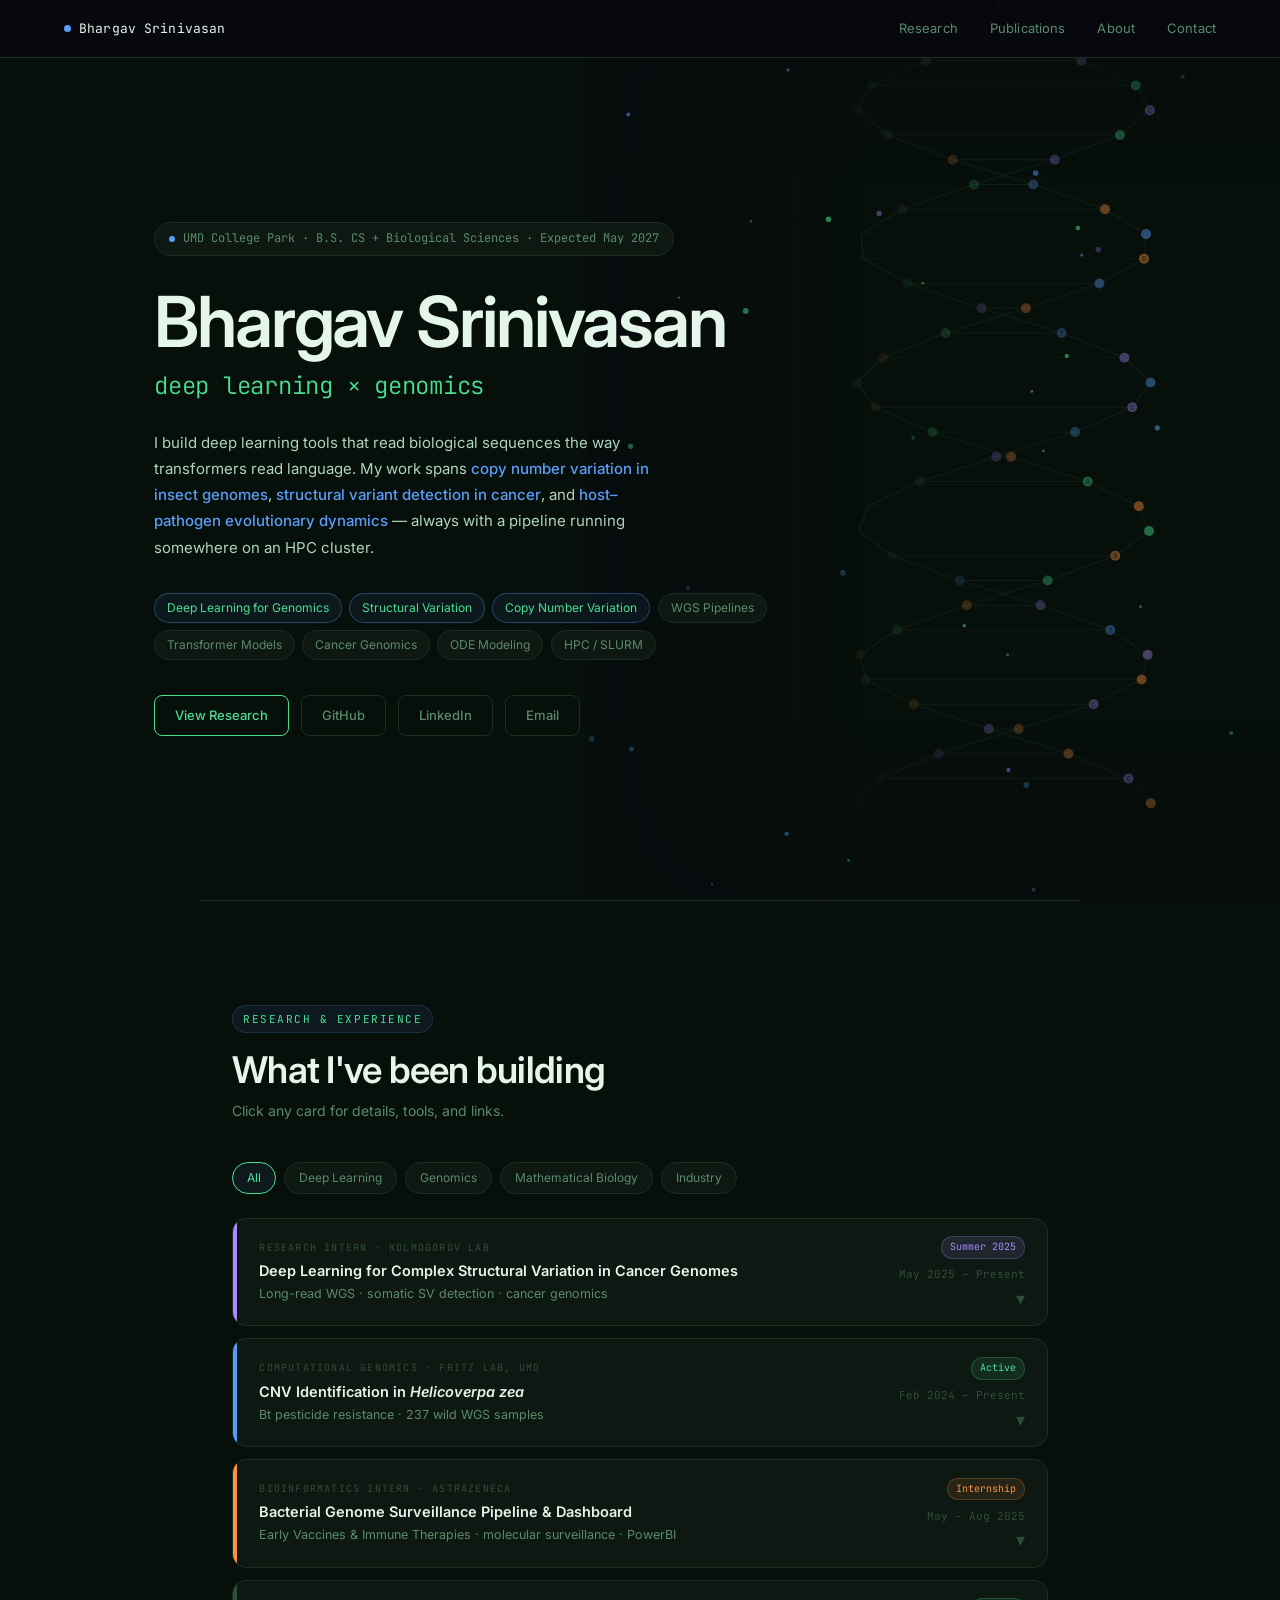
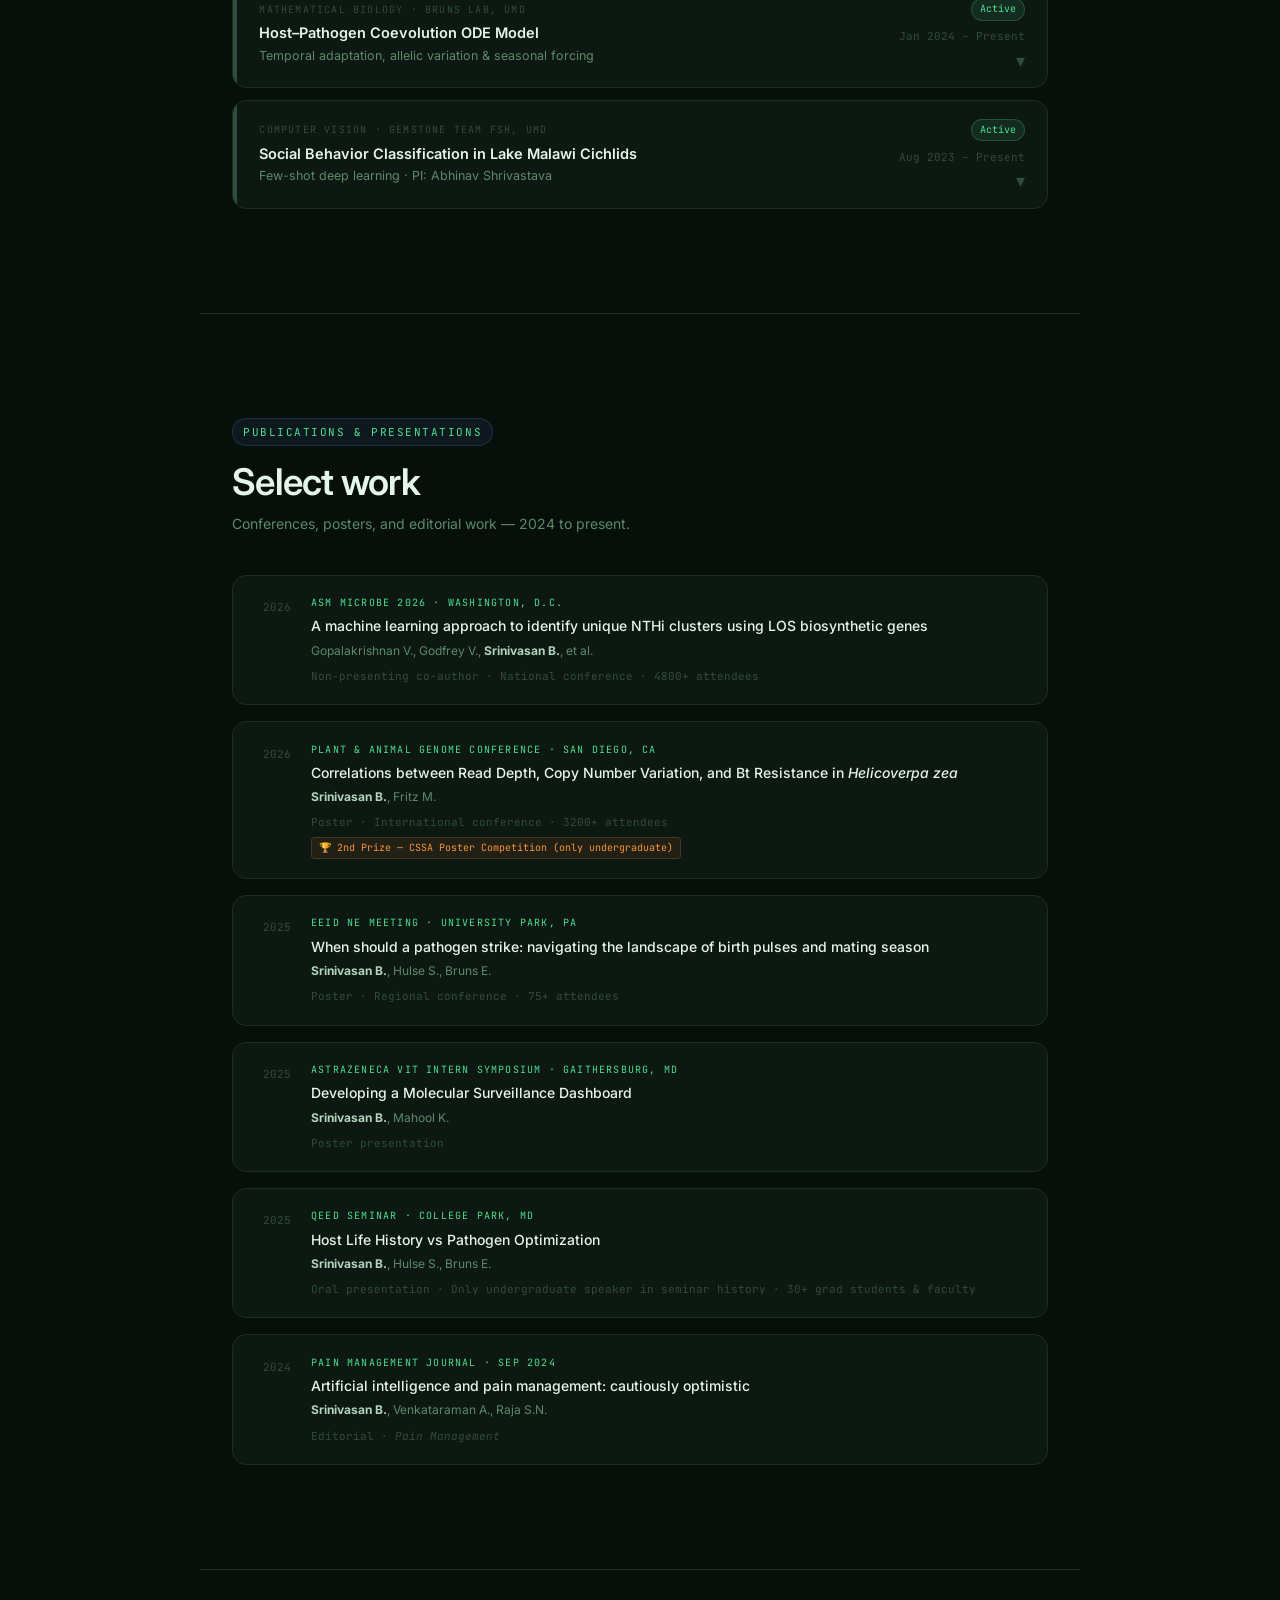
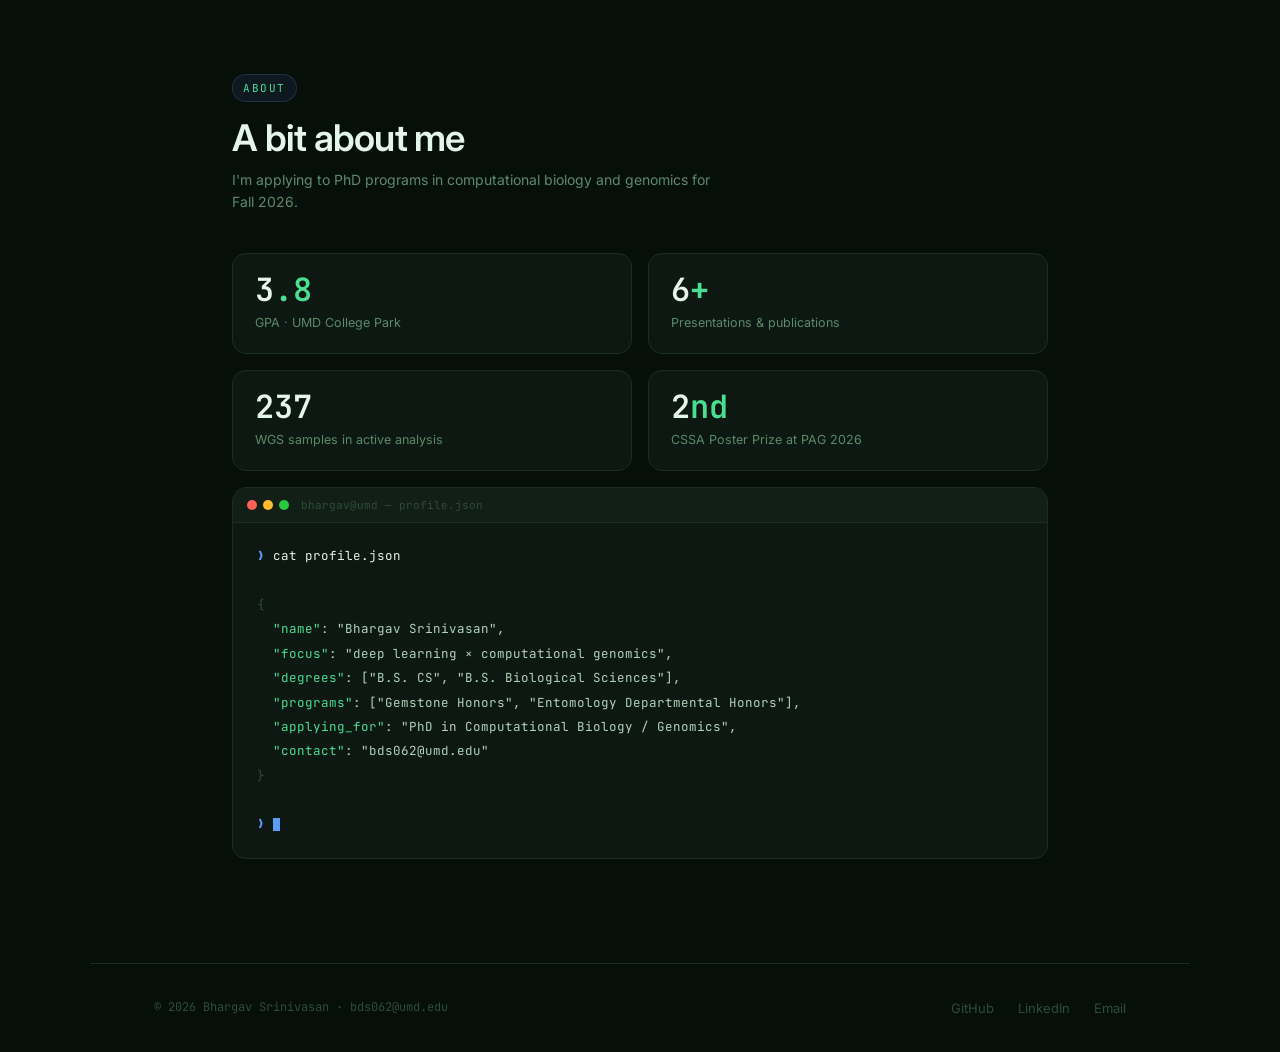
==== index.html @ 036dad4b "new background" ====
<!DOCTYPE html>
<html lang="en">
<head>
  <meta charset="UTF-8" />
  <meta name="viewport" content="width=device-width, initial-scale=1.0" />
  <title>Bhargav Srinivasan</title>
  <link rel="preconnect" href="https://fonts.googleapis.com" />
  <link rel="preconnect" href="https://fonts.gstatic.com" crossorigin />
  <link href="https://fonts.googleapis.com/css2?family=Inter:wght@300;400;500;600&family=JetBrains+Mono:ital,wght@0,300;0,400;0,500;1,300;1,400&display=swap" rel="stylesheet" />
  <style>
    /* ─── Tokens ─────────────────────────────────────────────── */
    :root {
      --bg:        #070f0b;
      --surface:   #0e1812;
      --surface2:  #121f17;
      --border:    #1a2e21;
      --muted:     #2e4d3a;
      --dim:       #5a8a6a;
      --body:      #b0d4bc;
      --bright:    #e4f5ea;
      --accent:    #4ade91;   /* genome-green — primary */
      --accent2:   #5b9cf6;   /* neural-blue — secondary */
      --warm:      #fb923c;   /* activation-orange — highlight */
      --purple:    #a78bfa;   /* embedding-purple */
      --mono:      'JetBrains Mono', monospace;
      --sans:      'Inter', sans-serif;
      --r:         8px;
      --r-lg:      14px;
    }

    *, *::before, *::after { box-sizing: border-box; margin: 0; padding: 0; }
    html { scroll-behavior: smooth; }
    body {
      background: var(--bg);
      color: var(--body);
      font-family: var(--sans);
      font-size: 15px;
      line-height: 1.65;
      overflow-x: hidden;
    }
    a { color: var(--accent); text-decoration: none; }
    a:hover { text-decoration: underline; }

    ::-webkit-scrollbar { width: 5px; }
    ::-webkit-scrollbar-track { background: var(--bg); }
    ::-webkit-scrollbar-thumb { background: var(--muted); border-radius: 3px; }

    /* ─── Nav ─────────────────────────────────────────────────── */
    nav {
      position: fixed; top: 0; left: 0; right: 0; z-index: 100;
      display: flex; align-items: center; justify-content: space-between;
      padding: 0 clamp(1.5rem, 5vw, 4rem);
      height: 58px;
      background: rgba(7, 9, 15, 0.88);
      backdrop-filter: blur(14px);
      border-bottom: 1px solid var(--border);
    }
    .nav-logo {
      font-family: var(--mono);
      font-size: 13px;
      color: var(--bright);
      letter-spacing: 0.01em;
      display: flex; align-items: center; gap: 8px;
    }
    .nav-logo-dot {
      width: 7px; height: 7px; border-radius: 50%;
      background: var(--accent2);
      animation: softpulse 2.8s ease-in-out infinite;
    }
    @keyframes softpulse {
      0%,100% { opacity: 1; } 50% { opacity: 0.35; }
    }
    .nav-links {
      display: flex; gap: 2rem; list-style: none;
    }
    .nav-links a {
      font-size: 13px;
      font-weight: 400;
      color: var(--dim);
      transition: color 0.2s;
      letter-spacing: 0.01em;
    }
    .nav-links a:hover { color: var(--bright); text-decoration: none; }

    /* ─── Layout ─────────────────────────────────────────────── */
    main { padding-top: 58px; }
    .section {
      max-width: 880px;
      margin: 0 auto;
      padding: clamp(4rem, 9vw, 6.5rem) clamp(1.5rem, 5vw, 2rem);
    }

    /* ─── Eyebrow / headings ─────────────────────────────────── */
    .eyebrow {
      display: inline-flex; align-items: center; gap: 6px;
      font-family: var(--mono);
      font-size: 11px;
      letter-spacing: 0.14em;
      text-transform: uppercase;
      color: var(--accent);
      margin-bottom: 0.9rem;
      background: rgba(91,156,246,0.08);
      border: 1px solid rgba(91,156,246,0.18);
      padding: 4px 10px;
      border-radius: 20px;
    }
    h2.section-title {
      font-family: var(--sans);
      font-size: clamp(1.7rem, 3.5vw, 2.3rem);
      font-weight: 600;
      color: var(--bright);
      margin-bottom: 0.5rem;
      line-height: 1.2;
      letter-spacing: -0.02em;
    }
    .section-sub {
      color: var(--dim);
      font-size: 14px;
      margin-bottom: 2.5rem;
      max-width: 500px;
      line-height: 1.6;
    }

    /* ─── Hero ───────────────────────────────────────────────── */
    #hero {
      min-height: calc(100vh - 58px);
      display: flex; flex-direction: column; justify-content: center;
      padding: clamp(3rem, 8vw, 6rem) clamp(1.5rem, 5vw, 4rem);
      max-width: 1100px; margin: 0 auto;
      position: relative;
    }

    /* biological background — signature element */
    #bio-bg {
      position: fixed; top: 0; right: 0; width: 54vw; height: 100vh;
      pointer-events: none; z-index: 0;
    }
    #bio-bg canvas {
      position: absolute; top: 0; left: 0; width: 100%; height: 100%;
    }
    @keyframes helixDrift { 0%,100%{transform:translateY(0)} 50%{transform:translateY(-18px)} }
    @keyframes coverageShimmer { 0%,100%{opacity:0.55} 50%{opacity:0.85} }
    @keyframes basePulse { 0%,100%{opacity:0.7} 50%{opacity:1} }

    .hero-inner { position: relative; z-index: 1; max-width: 620px; }

    .hero-status {
      display: inline-flex; align-items: center; gap: 8px;
      font-family: var(--mono);
      font-size: 12px;
      color: var(--dim);
      margin-bottom: 1.8rem;
      background: var(--surface);
      border: 1px solid var(--border);
      padding: 6px 14px;
      border-radius: 20px;
    }
    .hero-status .live-dot {
      width: 6px; height: 6px; border-radius: 50%; background: var(--accent2);
      animation: softpulse 2s infinite;
    }

    h1 {
      font-size: clamp(2.6rem, 6vw, 4.4rem);
      font-weight: 600;
      color: var(--bright);
      line-height: 1.08;
      margin-bottom: 0.35rem;
      letter-spacing: -0.03em;
    }
    .h1-sub {
      font-size: clamp(1.1rem, 2.5vw, 1.5rem);
      font-weight: 300;
      color: var(--accent);
      letter-spacing: -0.01em;
      margin-bottom: 1.5rem;
      font-family: var(--mono);
    }

    .hero-desc {
      font-size: 15px;
      color: var(--body);
      max-width: 520px;
      margin-bottom: 2rem;
      line-height: 1.75;
    }
    .hero-desc em { color: var(--accent2); font-style: normal; font-weight: 500; }

    .hero-chips {
      display: flex; flex-wrap: wrap; gap: 0.45rem;
      margin-bottom: 2.2rem;
    }
    .chip {
      font-size: 12px;
      padding: 4px 12px;
      border: 1px solid var(--border);
      border-radius: 20px;
      color: var(--dim);
      background: var(--surface);
      transition: all 0.18s;
      cursor: default;
    }
    .chip:hover { border-color: var(--accent); color: var(--accent); }
    .chip.hl { border-color: rgba(91,156,246,0.35); color: var(--accent); background: rgba(91,156,246,0.07); }

    .hero-ctas { display: flex; flex-wrap: wrap; gap: 0.75rem; }

    .btn {
      font-size: 13px;
      font-weight: 500;
      padding: 9px 20px;
      border-radius: var(--r);
      border: 1.5px solid var(--accent);
      color: var(--accent);
      background: transparent;
      cursor: pointer;
      transition: all 0.18s;
      display: inline-block;
    }
    .btn:hover { background: var(--accent); color: var(--bg); text-decoration: none; }
    .btn.ghost { border-color: var(--border); color: var(--dim); }
    .btn.ghost:hover { border-color: var(--dim); color: var(--body); background: transparent; }

    /* ─── Divider ────────────────────────────────────────────── */
    .divider { border: none; border-top: 1px solid var(--border); max-width: 880px; margin: 0 auto; }

    /* ─── Research cards ─────────────────────────────────────── */
    .research-grid { display: flex; flex-direction: column; gap: 12px; }

    .rcard {
      background: var(--surface);
      border: 1px solid var(--border);
      border-radius: var(--r-lg);
      overflow: hidden;
      transition: border-color 0.2s, background 0.2s;
    }
    .rcard:hover { border-color: var(--muted); }
    .rcard.open { border-color: rgba(91,156,246,0.3); background: var(--surface2); }

    .rcard-header {
      display: flex; align-items: stretch;
      cursor: pointer;
      user-select: none;
    }

    /* colored left-bar per category */
    .rcard-bar { width: 4px; flex-shrink: 0; background: var(--muted); border-radius: 0; transition: background 0.2s; }
    .rcard:hover .rcard-bar, .rcard.open .rcard-bar { background: var(--accent); }
    .rcard-bar.green { background: var(--accent2); }
    .rcard-bar.orange { background: var(--warm); }
    .rcard-bar.purple { background: var(--purple); }
    .rcard:hover .rcard-bar.green, .rcard.open .rcard-bar.green { background: var(--accent2); }
    .rcard:hover .rcard-bar.orange, .rcard.open .rcard-bar.orange { background: var(--warm); }
    .rcard:hover .rcard-bar.purple, .rcard.open .rcard-bar.purple { background: var(--purple); }

    .rcard-top {
      flex: 1; padding: 1.1rem 1.4rem;
      display: flex; align-items: center; justify-content: space-between; gap: 1rem;
    }
    .rcard-left { flex: 1; min-width: 0; }
    .rcard-category {
      font-family: var(--mono);
      font-size: 10px;
      letter-spacing: 0.12em;
      text-transform: uppercase;
      color: var(--muted);
      margin-bottom: 0.3rem;
    }
    .rcard-title {
      font-size: 14.5px;
      font-weight: 600;
      color: var(--bright);
      line-height: 1.35;
    }
    .rcard-org {
      font-size: 12.5px;
      color: var(--dim);
      margin-top: 0.2rem;
    }
    .rcard-right {
      display: flex; flex-direction: column; align-items: flex-end; gap: 0.4rem; flex-shrink: 0;
    }
    .rcard-date { font-family: var(--mono); font-size: 11px; color: var(--muted); }
    .rcard-chevron {
      font-size: 18px; color: var(--muted);
      transition: transform 0.25s, color 0.2s;
      line-height: 1;
    }
    .rcard.open .rcard-chevron { transform: rotate(180deg); color: var(--accent); }

    /* badge */
    .badge {
      font-size: 10px; font-family: var(--mono);
      padding: 2px 8px; border-radius: 20px; white-space: nowrap;
    }
    .badge.active   { background: rgba(74,222,145,0.1); color: #4ade91; border: 1px solid rgba(74,222,145,0.22); }
    .badge.intern   { background: rgba(251,146,60,0.1); color: var(--warm); border: 1px solid rgba(251,146,60,0.22); }
    .badge.new      { background: rgba(167,139,250,0.12); color: var(--purple); border: 1px solid rgba(167,139,250,0.24); }

    /* expanded body */
    .rcard-body {
      display: none;
      padding: 0 1.4rem 1.4rem 1.75rem;
      border-top: 1px solid var(--border);
    }
    .rcard.open .rcard-body { display: block; }

    .rcard-desc {
      font-size: 14px; color: var(--body);
      line-height: 1.75; margin: 1rem 0 1.25rem; max-width: 660px;
    }
    .rcard-visual {
      width: 100%; min-height: 150px;
      border: 1px dashed var(--border);
      border-radius: var(--r);
      background: var(--bg);
      display: flex; align-items: center; justify-content: center;
      font-family: var(--mono); font-size: 11px; color: var(--muted);
      margin-bottom: 1.1rem;
    }

    .rcard-tools { display: flex; flex-wrap: wrap; gap: 6px; margin-bottom: 1rem; }
    .tool-chip {
      font-family: var(--mono); font-size: 10.5px;
      padding: 3px 8px; border: 1px solid var(--border);
      border-radius: 4px; color: var(--muted); background: var(--bg);
    }
    .rcard-links { display: flex; flex-wrap: wrap; gap: 1rem; }
    .rcard-links a {
      font-size: 12px; font-family: var(--mono);
      color: var(--accent); display: flex; align-items: center; gap: 4px;
      transition: color 0.15s;
    }
    .rcard-links a:hover { color: var(--bright); text-decoration: none; }
    .rcard-links a::before { content: '↗ '; font-size: 9px; opacity: 0.6; }

    /* ─── Category filter bar ────────────────────────────────── */
    .filter-bar {
      display: flex; flex-wrap: wrap; gap: 0.5rem;
      margin-bottom: 1.5rem;
    }
    .fchip {
      font-size: 12px; padding: 5px 14px;
      border: 1px solid var(--border); border-radius: 20px;
      color: var(--dim); background: var(--surface);
      cursor: pointer; transition: all 0.18s;
    }
    .fchip:hover, .fchip.active { border-color: var(--accent); color: var(--accent); background: rgba(91,156,246,0.07); }

    /* ─── Publications ───────────────────────────────────────── */
    .pub-list { display: flex; flex-direction: column; gap: 1rem; }
    .pub-item {
      background: var(--surface);
      border: 1px solid var(--border);
      border-radius: var(--r-lg);
      padding: 1.2rem 1.5rem;
      transition: border-color 0.2s;
      display: flex; gap: 1.25rem; align-items: flex-start;
    }
    .pub-item:hover { border-color: var(--muted); }
    .pub-year {
      font-family: var(--mono); font-size: 11px; color: var(--muted);
      padding-top: 3px; flex-shrink: 0; width: 34px; text-align: right;
    }
    .pub-content { flex: 1; }
    .pub-venue {
      font-family: var(--mono); font-size: 10px;
      letter-spacing: 0.12em; text-transform: uppercase;
      color: var(--accent); margin-bottom: 0.3rem;
    }
    .pub-title {
      font-size: 14px; font-weight: 500;
      color: var(--bright); margin-bottom: 0.3rem; line-height: 1.4;
    }
    .pub-authors { font-size: 12px; color: var(--dim); margin-bottom: 0.4rem; }
    .pub-authors strong { color: var(--body); }
    .pub-meta { font-family: var(--mono); font-size: 11px; color: var(--muted); }
    .pub-award {
      display: inline-flex; align-items: center; gap: 4px;
      font-size: 10px; color: var(--warm); font-family: var(--mono);
      background: rgba(251,146,60,0.08); border: 1px solid rgba(251,146,60,0.2);
      padding: 2px 7px; border-radius: 4px; margin-top: 5px;
    }

    /* ─── About terminal ─────────────────────────────────────── */
    .about-grid { display: grid; grid-template-columns: 1fr 1fr; gap: 1rem; }
    @media (max-width: 600px) { .about-grid { grid-template-columns: 1fr; } }

    .terminal {
      background: var(--surface); border: 1px solid var(--border);
      border-radius: var(--r-lg); overflow: hidden; grid-column: span 2;
    }
    @media (max-width: 600px) { .terminal { grid-column: span 1; } }
    .terminal-bar {
      background: var(--surface2); padding: 8px 14px;
      display: flex; align-items: center; gap: 6px;
      border-bottom: 1px solid var(--border);
    }
    .td { width: 10px; height: 10px; border-radius: 50%; }
    .td-r { background: #ff5f57; } .td-y { background: #febc2e; } .td-g { background: #28c840; }
    .terminal-title { font-family: var(--mono); font-size: 11px; color: var(--muted); margin-left: 6px; }
    .terminal-body {
      padding: 1.3rem 1.5rem;
      font-family: var(--mono); font-size: 12.5px; line-height: 1.95;
    }
    .t-p { color: var(--accent2); } .t-cmd { color: var(--bright); }
    .t-key { color: var(--accent); } .t-val { color: var(--body); }
    .t-c { color: var(--muted); }
    .cursor {
      display: inline-block; width: 7px; height: 13px;
      background: var(--accent2); vertical-align: middle;
      animation: blink 1.1s step-end infinite;
    }
    @keyframes blink { 0%,100%{opacity:1} 50%{opacity:0} }

    .stat-card {
      background: var(--surface); border: 1px solid var(--border);
      border-radius: var(--r-lg); padding: 1.25rem 1.4rem;
      transition: border-color 0.2s;
    }
    .stat-card:hover { border-color: var(--muted); }
    .stat-num {
      font-family: var(--mono); font-size: 2rem; font-weight: 600;
      color: var(--bright); line-height: 1;
      margin-bottom: 0.4rem;
    }
    .stat-num span { color: var(--accent); }
    .stat-label { font-size: 12.5px; color: var(--dim); }

    /* ─── Neural net SVG ─────────────────────────────────────── */
    /* drawn with JS below */

    /* ─── Footer ─────────────────────────────────────────────── */
    footer {
      border-top: 1px solid var(--border);
      padding: 2rem clamp(1.5rem, 5vw, 4rem);
      display: flex; align-items: center; justify-content: space-between;
      flex-wrap: wrap; gap: 1rem; max-width: 1100px; margin: 0 auto;
    }
    .footer-left { font-family: var(--mono); font-size: 12px; color: var(--muted); }
    .footer-links { display: flex; gap: 1.5rem; list-style: none; }
    .footer-links a { font-size: 13px; color: var(--muted); transition: color 0.2s; }
    .footer-links a:hover { color: var(--accent); text-decoration: none; }

    @media (max-width: 640px) {
      .nav-links { gap: 1.1rem; }
      .rcard-top { flex-direction: column; align-items: flex-start; }
      .rcard-right { flex-direction: row; align-items: center; }
    }
  </style>
</head>
<body>

<!-- biological background -->
<div id="bio-bg" aria-hidden="true">
  <svg id="bio-svg" width="100%" height="100%" xmlns="http://www.w3.org/2000/svg" style="position:absolute;top:0;left:0;width:100%;height:100%">
    <defs>
      <linearGradient id="fadeLeft" x1="0" y1="0" x2="1" y2="0">
        <stop offset="0%" stop-color="#07090f" stop-opacity="1"/>
        <stop offset="40%" stop-color="#07090f" stop-opacity="0"/>
      </linearGradient>
      <linearGradient id="fadeTop" x1="0" y1="0" x2="0" y2="1">
        <stop offset="0%" stop-color="#07090f" stop-opacity="0.7"/>
        <stop offset="20%" stop-color="#07090f" stop-opacity="0"/>
        <stop offset="80%" stop-color="#07090f" stop-opacity="0"/>
        <stop offset="100%" stop-color="#07090f" stop-opacity="0.8"/>
      </linearGradient>
    </defs>
    <!-- drawn by JS below -->
    <g id="helix-group" style="animation: helixDrift 8s ease-in-out infinite"></g>
    <g id="coverage-group"></g>
    <g id="chrom-group"></g>
    <!-- fade overlays keep edges clean -->
    <rect width="100%" height="100%" fill="url(#fadeLeft)"/>
    <rect width="100%" height="100%" fill="url(#fadeTop)"/>
  </svg>
</div>

<!-- ─── Nav ────────────────────────────────────────────────── -->
<nav>
  <div class="nav-logo">
    <div class="nav-logo-dot"></div>
    Bhargav Srinivasan
  </div>
  <ul class="nav-links">
    <li><a href="#research">Research</a></li>
    <li><a href="#publications">Publications</a></li>
    <li><a href="#about">About</a></li>
    <li><a href="mailto:bds062@umd.edu">Contact</a></li>
  </ul>
</nav>

<main>

  <!-- ─── Hero ──────────────────────────────────────────────── -->
  <section id="hero">
    <div class="hero-inner">

      <div class="hero-status">
        <div class="live-dot"></div>
        UMD College Park · B.S. CS + Biological Sciences · Expected May 2027
      </div>

      <h1>Bhargav Srinivasan</h1>
      <div class="h1-sub">deep learning × genomics</div>

      <p class="hero-desc">
        I build deep learning tools that read biological sequences the way transformers read language.
        My work spans <em>copy number variation in insect genomes</em>,
        <em>structural variant detection in cancer</em>, and
        <em>host–pathogen evolutionary dynamics</em> — always with a pipeline running somewhere on an HPC cluster.
      </p>

      <div class="hero-chips">
        <span class="chip hl">Deep Learning for Genomics</span>
        <span class="chip hl">Structural Variation</span>
        <span class="chip hl">Copy Number Variation</span>
        <span class="chip">WGS Pipelines</span>
        <span class="chip">Transformer Models</span>
        <span class="chip">Cancer Genomics</span>
        <span class="chip">ODE Modeling</span>
        <span class="chip">HPC / SLURM</span>
      </div>

      <div class="hero-ctas">
        <a class="btn" href="#research">View Research</a>
        <a class="btn ghost" href="https://github.com/bds062" target="_blank">GitHub</a>
        <a class="btn ghost" href="https://linkedin.com/in/bhargavdsrinivasan" target="_blank">LinkedIn</a>
        <a class="btn ghost" href="mailto:bds062@umd.edu">Email</a>
      </div>

    </div>
  </section>

  <hr class="divider" />

  <!-- ─── Research ──────────────────────────────────────────── -->
  <section class="section" id="research">
    <p class="eyebrow">Research & Experience</p>
    <h2 class="section-title">What I've been building</h2>
    <p class="section-sub">Click any card for details, tools, and links.</p>

    <div class="filter-bar" id="filterBar">
      <span class="fchip active" data-cat="all">All</span>
      <span class="fchip" data-cat="dl">Deep Learning</span>
      <span class="fchip" data-cat="genomics">Genomics</span>
      <span class="fchip" data-cat="math">Mathematical Biology</span>
      <span class="fchip" data-cat="industry">Industry</span>
    </div>

    <div class="research-grid" id="researchGrid">

      <!-- ── Kolmogorov Lab (new, DL + cancer) ─────────────── -->
      <div class="rcard" data-cats="dl genomics industry">
        <div class="rcard-header">
          <div class="rcard-bar purple"></div>
          <div class="rcard-top">
            <div class="rcard-left">
              <div class="rcard-category">Research Intern · Kolmogorov Lab</div>
              <div class="rcard-title">Deep Learning for Complex Structural Variation in Cancer Genomes</div>
              <div class="rcard-org">Long-read WGS · somatic SV detection · cancer genomics</div>
            </div>
            <div class="rcard-right">
              <span class="badge new">Summer 2025</span>
              <span class="rcard-date">May 2025 – Present</span>
              <span class="rcard-chevron">▾</span>
            </div>
          </div>
        </div>
        <div class="rcard-body">
          <p class="rcard-desc">
            Building a deep learning model to identify complex structural variants (SVs) in cancer genomes —
            the rearrangements, inversions, and copy-number events that drive tumor evolution but evade
            short-read callers. Working with long-read whole-genome sequencing data to train a model
            that can parse the ambiguous, multi-breakpoint signatures that define complex SVs.
            This project sits right at the intersection of my interests: sequence-level deep learning,
            clinical genomics, and the computational challenge of reading through noisy long reads.
          </p>
          <div class="rcard-visual" id="vis-kol">
            <span>[ model architecture or SV example figure — add here ]</span>
          </div>
          <div class="rcard-tools">
            <span class="tool-chip">Python</span>
            <span class="tool-chip">PyTorch</span>
            <span class="tool-chip">Long-read WGS</span>
            <span class="tool-chip">Structural Variants</span>
            <span class="tool-chip">Cancer Genomics</span>
            <span class="tool-chip">SLURM / HPC</span>
          </div>
          <div class="rcard-links">
            <a href="https://github.com/bds062" target="_blank">Code (GitHub)</a>
          </div>
        </div>
      </div>

      <!-- ── CNV Tool ───────────────────────────────────────── -->
      <div class="rcard" data-cats="dl genomics">
        <div class="rcard-header">
          <div class="rcard-bar green"></div>
          <div class="rcard-top">
            <div class="rcard-left">
              <div class="rcard-category">Computational Genomics · Fritz Lab, UMD</div>
              <div class="rcard-title">CNV Identification in <em>Helicoverpa zea</em></div>
              <div class="rcard-org">Bt pesticide resistance · 237 wild WGS samples</div>
            </div>
            <div class="rcard-right">
              <span class="badge active">Active</span>
              <span class="rcard-date">Feb 2024 – Present</span>
              <span class="rcard-chevron">▾</span>
            </div>
          </div>
        </div>
        <div class="rcard-body">
          <p class="rcard-desc">
            Analyzing 237 whole-genome sequenced wild <em>H. zea</em> samples to understand how copy number
            variation drives adaptive resistance to Bt pesticides — a major agricultural challenge.
            I'm building a CNV identification tool specifically designed for archived short-read data from
            non-model organisms, where reference genomes are messy and read depths are uneven.
            The project gave me a deep appreciation for how noisy real-world genomic data is, and what it
            takes to extract signal from it.
            Presented at PAG 2026, winning 2nd Prize in the CSSA Poster Competition.
          </p>
          <div class="rcard-visual" id="vis-cnv">
            <span>[ read depth × copy number visualization — add here ]</span>
          </div>
          <div class="rcard-tools">
            <span class="tool-chip">Python</span>
            <span class="tool-chip">Bash</span>
            <span class="tool-chip">Rust</span>
            <span class="tool-chip">Bowtie2</span>
            <span class="tool-chip">Samtools</span>
            <span class="tool-chip">VCFtools</span>
            <span class="tool-chip">SLURM</span>
          </div>
          <div class="rcard-links">
            <a href="#" onclick="return false;">Poster PDF</a>
            <a href="https://github.com/bds062" target="_blank">Code (GitHub)</a>
          </div>
        </div>
      </div>

      <!-- ── AstraZeneca ────────────────────────────────────── -->
      <div class="rcard" data-cats="genomics industry">
        <div class="rcard-header">
          <div class="rcard-bar orange"></div>
          <div class="rcard-top">
            <div class="rcard-left">
              <div class="rcard-category">Bioinformatics Intern · AstraZeneca</div>
              <div class="rcard-title">Bacterial Genome Surveillance Pipeline & Dashboard</div>
              <div class="rcard-org">Early Vaccines & Immune Therapies · molecular surveillance · PowerBI</div>
            </div>
            <div class="rcard-right">
              <span class="badge intern">Internship</span>
              <span class="rcard-date">May – Aug 2025</span>
              <span class="rcard-chevron">▾</span>
            </div>
          </div>
        </div>
        <div class="rcard-body">
          <p class="rcard-desc">
            Spent a summer building infrastructure for genomic surveillance at AstraZeneca's vaccine division.
            I engineered a bacterial genome-processing pipeline for real-time strain tracking,
            built a PowerBI dashboard that brought genomic insights to clinical and wet-lab teams without
            requiring them to run a single script, and prototyped a structural surveillance system to
            flag high-risk bacterial strains. It was a great lesson in making computational biology
            accessible across an organization.
          </p>
          <div class="rcard-visual" id="vis-az">
            <span>[ pipeline schematic or dashboard screenshot — add here ]</span>
          </div>
          <div class="rcard-tools">
            <span class="tool-chip">Python</span>
            <span class="tool-chip">PowerBI</span>
            <span class="tool-chip">Bash</span>
            <span class="tool-chip">Genome Assembly</span>
            <span class="tool-chip">Structural Bioinformatics</span>
          </div>
          <div class="rcard-links">
            <a href="#publications">ASM Microbe 2026 Abstract</a>
          </div>
        </div>
      </div>

      <!-- ── Host–Pathogen ODE ──────────────────────────────── -->
      <div class="rcard" data-cats="math">
        <div class="rcard-header">
          <div class="rcard-bar"></div>
          <div class="rcard-top">
            <div class="rcard-left">
              <div class="rcard-category">Mathematical Biology · Bruns Lab, UMD</div>
              <div class="rcard-title">Host–Pathogen Coevolution ODE Model</div>
              <div class="rcard-org">Temporal adaptation, allelic variation & seasonal forcing</div>
            </div>
            <div class="rcard-right">
              <span class="badge active">Active</span>
              <span class="rcard-date">Jan 2024 – Present</span>
              <span class="rcard-chevron">▾</span>
            </div>
          </div>
        </div>
        <div class="rcard-body">
          <p class="rcard-desc">
            Building a deterministic ODE system to model how hosts and pathogens coevolve over time —
            incorporating allelic variation, seasonal forcing, and birth pulses that make real-world
            infection dynamics so hard to predict. The model lets us ask "when should a pathogen strike?"
            and produces testable predictions for lab and field experiments.
            I was invited as the only undergraduate to present at the QEED Seminar, to an audience of
            30+ graduate students and faculty.
          </p>
          <div class="rcard-visual" id="vis-ode">
            <span>[ phase portrait or time-series simulation — add here ]</span>
          </div>
          <div class="rcard-tools">
            <span class="tool-chip">Python</span>
            <span class="tool-chip">NumPy</span>
            <span class="tool-chip">SciPy</span>
            <span class="tool-chip">Matplotlib</span>
            <span class="tool-chip">ODE Solvers</span>
          </div>
          <div class="rcard-links">
            <a href="#publications">EEID NE 2025 Poster</a>
            <a href="#publications">QEED Talk (Apr 2025)</a>
          </div>
        </div>
      </div>

      <!-- ── Cichlid CV ─────────────────────────────────────── -->
      <div class="rcard" data-cats="dl">
        <div class="rcard-header">
          <div class="rcard-bar"></div>
          <div class="rcard-top">
            <div class="rcard-left">
              <div class="rcard-category">Computer Vision · Gemstone Team FSH, UMD</div>
              <div class="rcard-title">Social Behavior Classification in Lake Malawi Cichlids</div>
              <div class="rcard-org">Few-shot deep learning · PI: Abhinav Shrivastava</div>
            </div>
            <div class="rcard-right">
              <span class="badge active">Active</span>
              <span class="rcard-date">Aug 2023 – Present</span>
              <span class="rcard-chevron">▾</span>
            </div>
          </div>
        </div>
        <div class="rcard-body">
          <p class="rcard-desc">
            Building a few-shot classification framework to identify the social behaviors of Lake Malawi
            Cichlids from video — a genuinely hard recognition problem because the fish look similar
            and behavior labels are expensive to annotate. I lead a team of 11 students and serve as
            the main point of contact between our team and PI Abhinav Shrivastava.
            It's taught me as much about research teamwork as it has about computer vision.
          </p>
          <div class="rcard-visual" id="vis-cichlid">
            <span>[ behavior detection frame or model diagram — add here ]</span>
          </div>
          <div class="rcard-tools">
            <span class="tool-chip">Python</span>
            <span class="tool-chip">PyTorch</span>
            <span class="tool-chip">Few-Shot Learning</span>
            <span class="tool-chip">Computer Vision</span>
            <span class="tool-chip">OpenCV</span>
          </div>
          <div class="rcard-links">
            <a href="https://github.com/bds062" target="_blank">Code (GitHub)</a>
          </div>
        </div>
      </div>

    </div><!-- /research-grid -->
  </section>

  <hr class="divider" />

  <!-- ─── Publications ──────────────────────────────────────── -->
  <section class="section" id="publications">
    <p class="eyebrow">Publications & Presentations</p>
    <h2 class="section-title">Select work</h2>
    <p class="section-sub">Conferences, posters, and editorial work — 2024 to present.</p>

    <div class="pub-list">

      <div class="pub-item">
        <div class="pub-year">2026</div>
        <div class="pub-content">
          <div class="pub-venue">ASM Microbe 2026 · Washington, D.C.</div>
          <div class="pub-title">A machine learning approach to identify unique NTHi clusters using LOS biosynthetic genes</div>
          <div class="pub-authors">Gopalakrishnan V., Godfrey V., <strong>Srinivasan B.</strong>, et al.</div>
          <div class="pub-meta">Non-presenting co-author · National conference · 4800+ attendees</div>
        </div>
      </div>

      <div class="pub-item">
        <div class="pub-year">2026</div>
        <div class="pub-content">
          <div class="pub-venue">Plant & Animal Genome Conference · San Diego, CA</div>
          <div class="pub-title">Correlations between Read Depth, Copy Number Variation, and Bt Resistance in <em>Helicoverpa zea</em></div>
          <div class="pub-authors"><strong>Srinivasan B.</strong>, Fritz M.</div>
          <div class="pub-meta">Poster · International conference · 3200+ attendees</div>
          <div class="pub-award">🏆 2nd Prize — CSSA Poster Competition (only undergraduate)</div>
        </div>
      </div>

      <div class="pub-item">
        <div class="pub-year">2025</div>
        <div class="pub-content">
          <div class="pub-venue">EEID NE Meeting · University Park, PA</div>
          <div class="pub-title">When should a pathogen strike: navigating the landscape of birth pulses and mating season</div>
          <div class="pub-authors"><strong>Srinivasan B.</strong>, Hulse S., Bruns E.</div>
          <div class="pub-meta">Poster · Regional conference · 75+ attendees</div>
        </div>
      </div>

      <div class="pub-item">
        <div class="pub-year">2025</div>
        <div class="pub-content">
          <div class="pub-venue">AstraZeneca VIT Intern Symposium · Gaithersburg, MD</div>
          <div class="pub-title">Developing a Molecular Surveillance Dashboard</div>
          <div class="pub-authors"><strong>Srinivasan B.</strong>, Mahool K.</div>
          <div class="pub-meta">Poster presentation</div>
        </div>
      </div>

      <div class="pub-item">
        <div class="pub-year">2025</div>
        <div class="pub-content">
          <div class="pub-venue">QEED Seminar · College Park, MD</div>
          <div class="pub-title">Host Life History vs Pathogen Optimization</div>
          <div class="pub-authors"><strong>Srinivasan B.</strong>, Hulse S., Bruns E.</div>
          <div class="pub-meta">Oral presentation · Only undergraduate speaker in seminar history · 30+ grad students & faculty</div>
        </div>
      </div>

      <div class="pub-item">
        <div class="pub-year">2024</div>
        <div class="pub-content">
          <div class="pub-venue">Pain Management Journal · Sep 2024</div>
          <div class="pub-title">Artificial intelligence and pain management: cautiously optimistic</div>
          <div class="pub-authors"><strong>Srinivasan B.</strong>, Venkataraman A., Raja S.N.</div>
          <div class="pub-meta">Editorial · <em>Pain Management</em></div>
        </div>
      </div>

    </div>
  </section>

  <hr class="divider" />

  <!-- ─── About ─────────────────────────────────────────────── -->
  <section class="section" id="about">
    <p class="eyebrow">About</p>
    <h2 class="section-title">A bit about me</h2>
    <p class="section-sub">I'm applying to PhD programs in computational biology and genomics for Fall 2026.</p>

    <div class="about-grid">

      <div class="stat-card">
        <div class="stat-num">3<span>.8</span></div>
        <div class="stat-label">GPA · UMD College Park</div>
      </div>

      <div class="stat-card">
        <div class="stat-num">6<span>+</span></div>
        <div class="stat-label">Presentations & publications</div>
      </div>

      <div class="stat-card">
        <div class="stat-num">237</div>
        <div class="stat-label">WGS samples in active analysis</div>
      </div>

      <div class="stat-card">
        <div class="stat-num">2<span>nd</span></div>
        <div class="stat-label">CSSA Poster Prize at PAG 2026</div>
      </div>

      <div class="terminal">
        <div class="terminal-bar">
          <div class="td td-r"></div><div class="td td-y"></div><div class="td td-g"></div>
          <span class="terminal-title">bhargav@umd — profile.json</span>
        </div>
        <div class="terminal-body">
          <div><span class="t-p">❯</span> <span class="t-cmd">cat profile.json</span></div>
          <br>
          <div><span class="t-c">{</span></div>
          <div>&nbsp;&nbsp;<span class="t-key">"name"</span>: <span class="t-val">"Bhargav Srinivasan"</span>,</div>
          <div>&nbsp;&nbsp;<span class="t-key">"focus"</span>: <span class="t-val">"deep learning × computational genomics"</span>,</div>
          <div>&nbsp;&nbsp;<span class="t-key">"degrees"</span>: <span class="t-val">["B.S. CS", "B.S. Biological Sciences"]</span>,</div>
          <div>&nbsp;&nbsp;<span class="t-key">"programs"</span>: <span class="t-val">["Gemstone Honors", "Entomology Departmental Honors"]</span>,</div>
          <div>&nbsp;&nbsp;<span class="t-key">"applying_for"</span>: <span class="t-val">"PhD in Computational Biology / Genomics"</span>,</div>
          <div>&nbsp;&nbsp;<span class="t-key">"contact"</span>: <span class="t-val">"bds062@umd.edu"</span></div>
          <div><span class="t-c">}</span></div>
          <br>
          <div><span class="t-p">❯</span> <span class="cursor"></span></div>
        </div>
      </div>

    </div>
  </section>

</main>

<footer>
  <div class="footer-left">© 2026 Bhargav Srinivasan · bds062@umd.edu</div>
  <ul class="footer-links">
    <li><a href="https://github.com/bds062" target="_blank">GitHub</a></li>
    <li><a href="https://linkedin.com/in/bhargavdsrinivasan" target="_blank">LinkedIn</a></li>
    <li><a href="mailto:bds062@umd.edu">Email</a></li>
  </ul>
</footer>

<script>
/* ── Biological background: DNA helix + neural net ── */
(function() {
  const NS = 'http://www.w3.org/2000/svg';
  const svg = document.getElementById('bio-svg');
  const helixG = document.getElementById('helix-group');
  const covG = document.getElementById('coverage-group');
  const chromG = document.getElementById('chrom-group');

  const BASE_COLORS = { A:'#4ade91', T:'#5b9cf6', G:'#fb923c', C:'#a78bfa' };
  const COMPLEMENT  = { A:'T', T:'A', G:'C', C:'G' };
  const BASES = ['A','T','G','C'];

  function el(tag, attrs) {
    const e = document.createElementNS(NS, tag);
    for (const [k,v] of Object.entries(attrs)) e.setAttribute(k, v);
    return e;
  }
  function txt(str, attrs) {
    const e = el('text', attrs);
    e.textContent = str;
    return e;
  }

  /* ── 1. DNA double helix ── */
  function drawHelix(ox, oy, w, h) {
    const rows = 32;
    const rowH = h / rows;
    const cx = ox + w * 0.5;
    const amp = w * 0.38;

    for (let i = 0; i < rows; i++) {
      const t = i / (rows - 1);
      const angle = t * Math.PI * 5.5;
      const x1 = cx + Math.sin(angle) * amp;
      const x2 = cx - Math.sin(angle) * amp;
      const y  = oy + i * rowH;
      const b1 = BASES[Math.floor(Math.abs(Math.sin(i * 17.3)) * 4)];
      const b2 = COMPLEMENT[b1];
      const depthAlpha = (0.5 + 0.5 * Math.sin(angle)) * 0.9;
      const pairAlpha  = (0.25 + 0.3 * Math.abs(Math.cos(angle)));

      // backbone strands (behind nodes)
      if (i > 0) {
        const prevAngle = (i-1) / (rows-1) * Math.PI * 5.5;
        const px1 = cx + Math.sin(prevAngle) * amp;
        const px2 = cx - Math.sin(prevAngle) * amp;
        const py  = oy + (i-1) * rowH;
        helixG.prepend(el('line', { x1: px1, y1: py, x2: x1, y2: y,
          stroke: '#1a2e21', 'stroke-width': 1.8, opacity: 0.7 }));
        helixG.prepend(el('line', { x1: px2, y1: py, x2: x2, y2: y,
          stroke: '#1a2e21', 'stroke-width': 1.8, opacity: 0.7 }));
      }

      // hydrogen bond
      helixG.appendChild(el('line', { x1, y1: y, x2, y2: y,
        stroke: '#2e4d3a', 'stroke-width': 0.9, opacity: pairAlpha.toFixed(2) }));

      // base nodes
      helixG.appendChild(el('circle', { cx: x1, cy: y, r: 5,
        fill: BASE_COLORS[b1], opacity: (depthAlpha * 0.9).toFixed(2) }));
      helixG.appendChild(el('circle', { cx: x2, cy: y, r: 5,
        fill: BASE_COLORS[b2], opacity: ((1 - depthAlpha) * 0.9).toFixed(2) }));

      // base letter labels every 3rd
      if (i % 3 === 0) {
        helixG.appendChild(txt(b1, { x: x1, y: y + 0.5, 'text-anchor':'middle',
          'dominant-baseline':'central', 'font-size': '7', 'font-family':'monospace',
          fill: '#070f0b', opacity: (depthAlpha * 0.9).toFixed(2) }));
        helixG.appendChild(txt(b2, { x: x2, y: y + 0.5, 'text-anchor':'middle',
          'dominant-baseline':'central', 'font-size': '7', 'font-family':'monospace',
          fill: '#070f0b', opacity: ((1 - depthAlpha) * 0.9).toFixed(2) }));
      }
    }
  }

  /* ── 2. Neural net particle field ── */
  const canvas = document.createElement('canvas');
  canvas.style.cssText = 'position:absolute;top:0;left:0;width:100%;height:100%;';
  document.getElementById('bio-bg').appendChild(canvas);
  const ctx = canvas.getContext('2d');
  let W, H, nodes, frame;

  const COLORS = [[74,222,145],[91,156,246],[167,139,250]];

  function buildNodes() {
    nodes = [];
    const count = Math.floor((W * H) / 16000);
    for (let i = 0; i < count; i++) {
      const c = COLORS[Math.floor(Math.random() * COLORS.length)];
      nodes.push({ x: Math.random()*W, y: Math.random()*H,
        vx: (Math.random()-0.5)*0.22, vy: (Math.random()-0.5)*0.22,
        r: Math.random()*2+1, color: c, pulse: Math.random()*Math.PI*2 });
    }
  }

  function drawParticles() {
    ctx.clearRect(0, 0, W, H);
    for (let i = 0; i < nodes.length; i++) {
      for (let j = i+1; j < nodes.length; j++) {
        const dx = nodes[i].x - nodes[j].x, dy = nodes[i].y - nodes[j].y;
        const d = Math.sqrt(dx*dx + dy*dy);
        if (d < 120) {
          ctx.strokeStyle = `rgba(74,222,145,${(1 - d/120) * 0.09})`;
          ctx.lineWidth = 0.5;
          ctx.beginPath(); ctx.moveTo(nodes[i].x, nodes[i].y);
          ctx.lineTo(nodes[j].x, nodes[j].y); ctx.stroke();
        }
      }
    }
    nodes.forEach(n => {
      n.pulse += 0.016;
      const p = Math.sin(n.pulse) * 0.3 + 0.7;
      const [r,g,b] = n.color;
      ctx.fillStyle = `rgba(${r},${g},${b},${p * 0.55})`;
      ctx.beginPath(); ctx.arc(n.x, n.y, n.r, 0, Math.PI*2); ctx.fill();
      n.x += n.vx; n.y += n.vy;
      if (n.x < 0 || n.x > W) n.vx *= -1;
      if (n.y < 0 || n.y > H) n.vy *= -1;
    });
    frame = requestAnimationFrame(drawParticles);
  }

  /* ── Layout & render ── */
  function render() {
    const vW = svg.clientWidth || window.innerWidth * 0.54;
    const vH = svg.clientHeight || window.innerHeight;
    svg.setAttribute('viewBox', `0 0 ${vW} ${vH}`);

    W = canvas.offsetWidth; H = canvas.offsetHeight;
    canvas.width = W; canvas.height = H;

    helixG.innerHTML = '';
    covG.innerHTML = '';
    chromG.innerHTML = '';

    // helix in upper-right quadrant
    drawHelix(vW * 0.32, vH * 0.04, vW * 0.56, vH * 0.88);

    buildNodes();
    svg.style.opacity = '0.5';
  }

  cancelAnimationFrame(frame);
  render();
  frame = requestAnimationFrame(drawParticles);
  window.addEventListener('resize', () => {
    cancelAnimationFrame(frame);
    render();
    frame = requestAnimationFrame(drawParticles);
  });
})();

/* ── Accordion ── */
document.querySelectorAll('.rcard').forEach(card => {
  card.querySelector('.rcard-header').addEventListener('click', () => {
    const isOpen = card.classList.contains('open');
    document.querySelectorAll('.rcard.open').forEach(c => c.classList.remove('open'));
    if (!isOpen) card.classList.add('open');
  });
});

/* ── Filter bar ── */
document.getElementById('filterBar').addEventListener('click', e => {
  const chip = e.target.closest('.fchip');
  if (!chip) return;
  document.querySelectorAll('.fchip').forEach(c => c.classList.remove('active'));
  chip.classList.add('active');
  const cat = chip.dataset.cat;
  document.querySelectorAll('.rcard').forEach(card => {
    if (cat === 'all' || (card.dataset.cats || '').includes(cat)) {
      card.style.display = '';
    } else {
      card.style.display = 'none';
      card.classList.remove('open');
    }
  });
});

/* ── Nav active on scroll ── */
const sections = document.querySelectorAll('section[id]');
const navLinks = document.querySelectorAll('.nav-links a');
const obs = new IntersectionObserver(entries => {
  entries.forEach(e => {
    if (e.isIntersecting) {
      navLinks.forEach(a => a.style.color = '');
      const active = document.querySelector(`.nav-links a[href="#${e.target.id}"]`);
      if (active) active.style.color = 'var(--accent)';
    }
  });
}, { threshold: 0.35 });
sections.forEach(s => obs.observe(s));
</script>
</body>
</html>
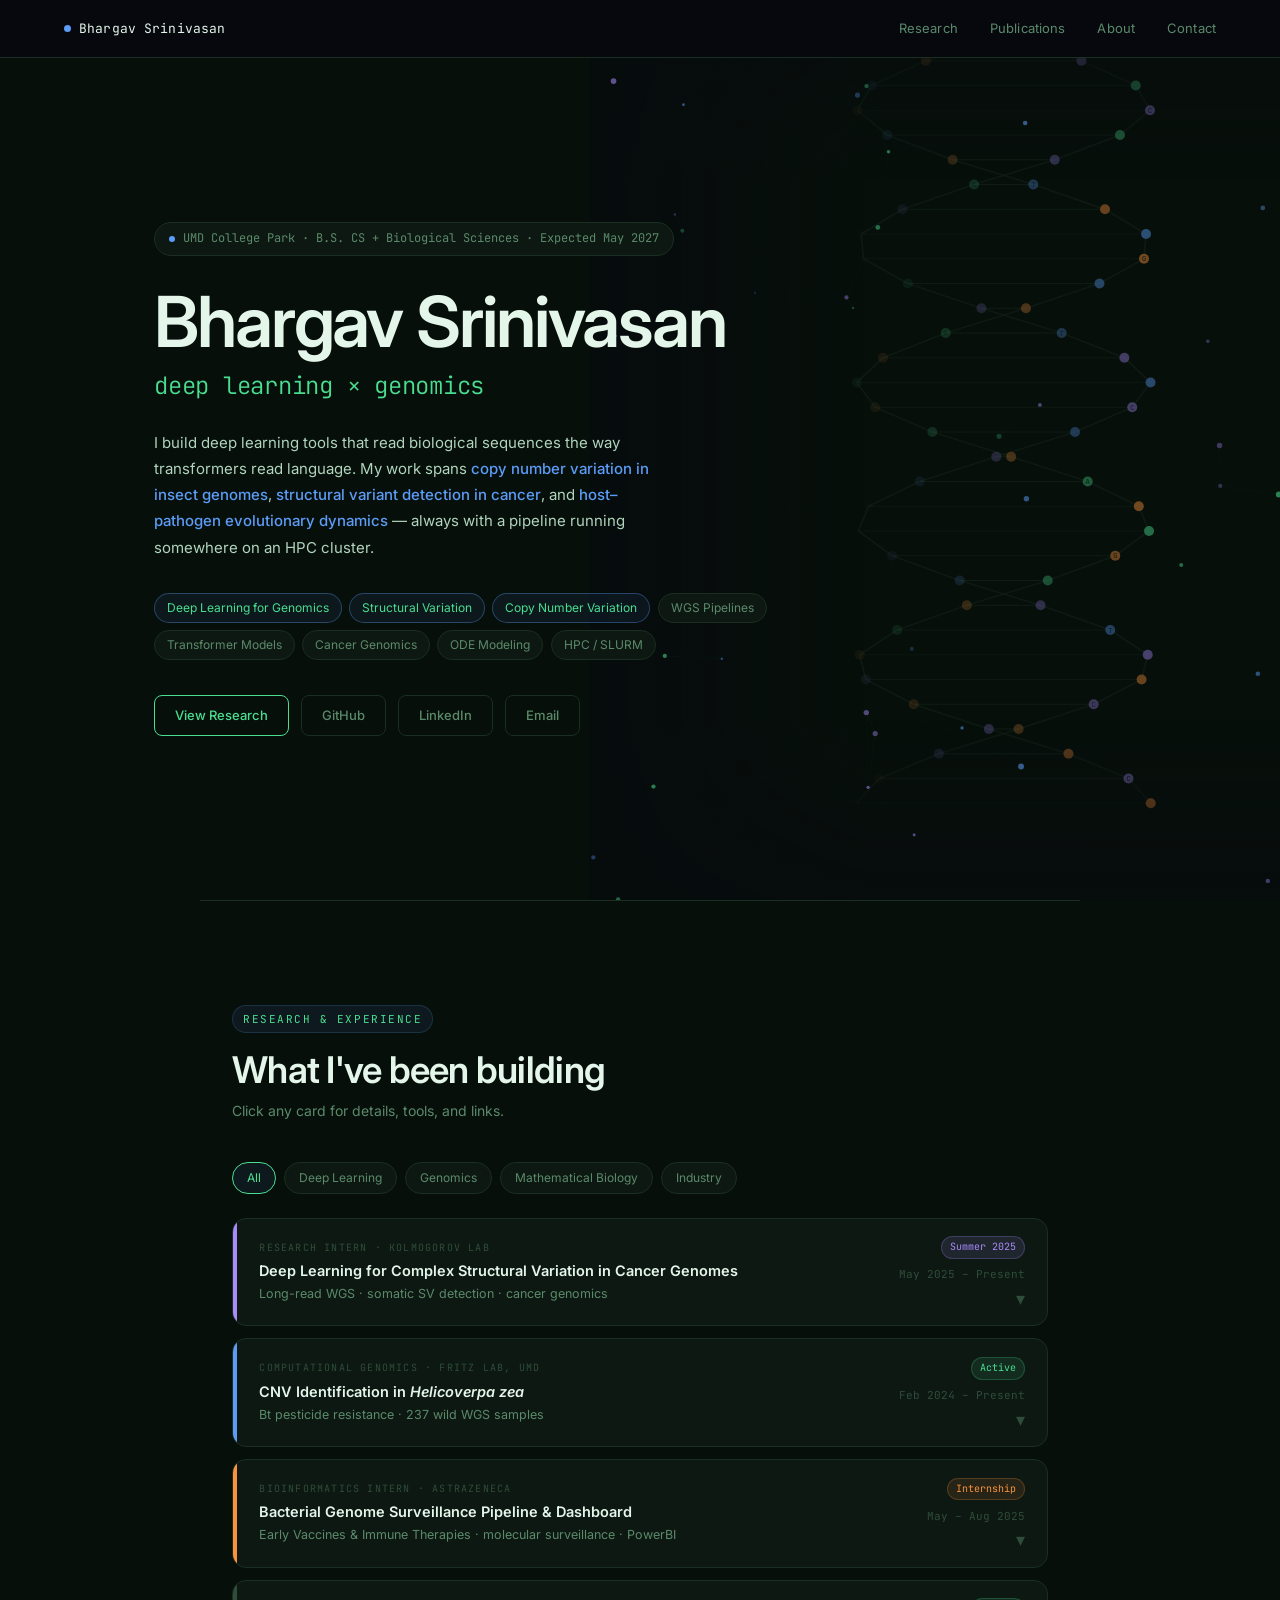
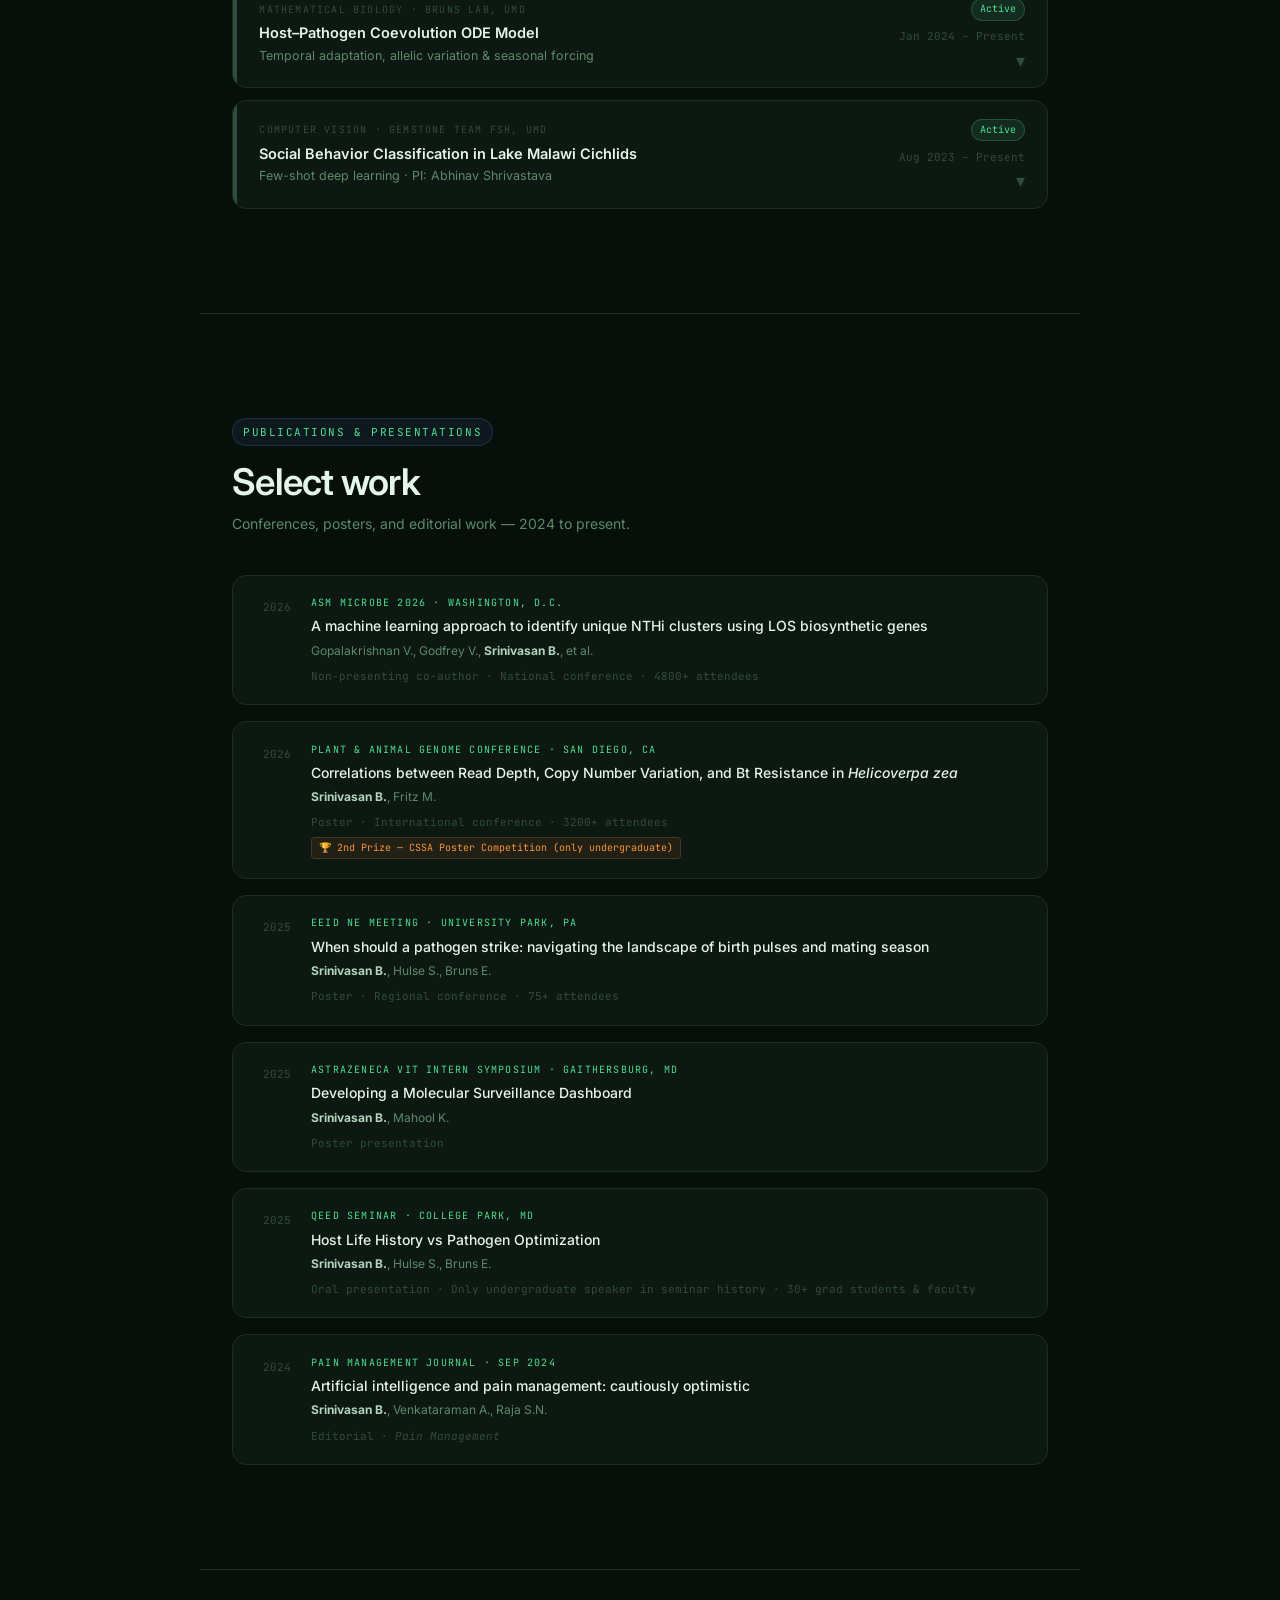
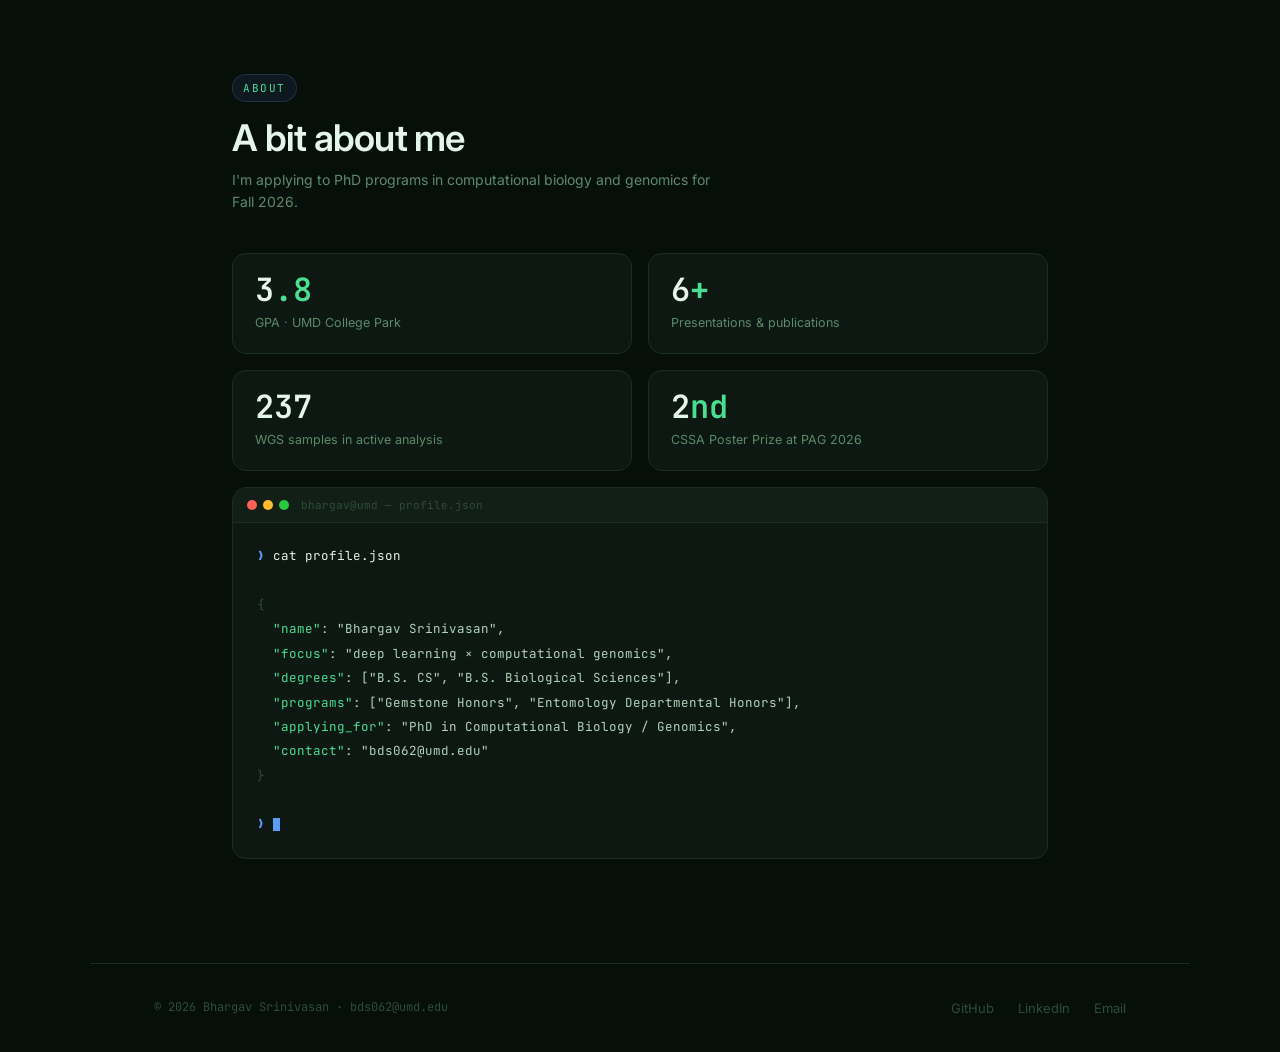
==== commit 5b666964: "bruns work" ====
--- a/index.html
+++ b/index.html
@@ -588,6 +588,7 @@
             <span class="tool-chip">SLURM / HPC</span>
           </div>
           <div class="rcard-links">
+            <a href="projects/deep-learning-structural-variation/">Project Spotlight</a>
             <a href="https://github.com/bds062" target="_blank">Code (GitHub)</a>
           </div>
         </div>
@@ -633,6 +634,7 @@
             <span class="tool-chip">SLURM</span>
           </div>
           <div class="rcard-links">
+            <a href="projects/helicoverpa-cnv/">Project Spotlight</a>
             <a href="#" onclick="return false;">Poster PDF</a>
             <a href="https://github.com/bds062" target="_blank">Code (GitHub)</a>
           </div>
@@ -676,6 +678,7 @@
             <span class="tool-chip">Structural Bioinformatics</span>
           </div>
           <div class="rcard-links">
+            <a href="projects/bacterial-genome-surveillance/">Project Spotlight</a>
             <a href="#publications">ASM Microbe 2026 Abstract</a>
           </div>
         </div>
@@ -718,6 +721,7 @@
             <span class="tool-chip">ODE Solvers</span>
           </div>
           <div class="rcard-links">
+            <a href="projects/host-pathogen-coevolution/">Project Spotlight</a>
             <a href="#publications">EEID NE 2025 Poster</a>
             <a href="#publications">QEED Talk (Apr 2025)</a>
           </div>
@@ -760,6 +764,7 @@
             <span class="tool-chip">OpenCV</span>
           </div>
           <div class="rcard-links">
+            <a href="projects/cichlid-social-behavior/">Project Spotlight</a>
             <a href="https://github.com/bds062" target="_blank">Code (GitHub)</a>
           </div>
         </div>
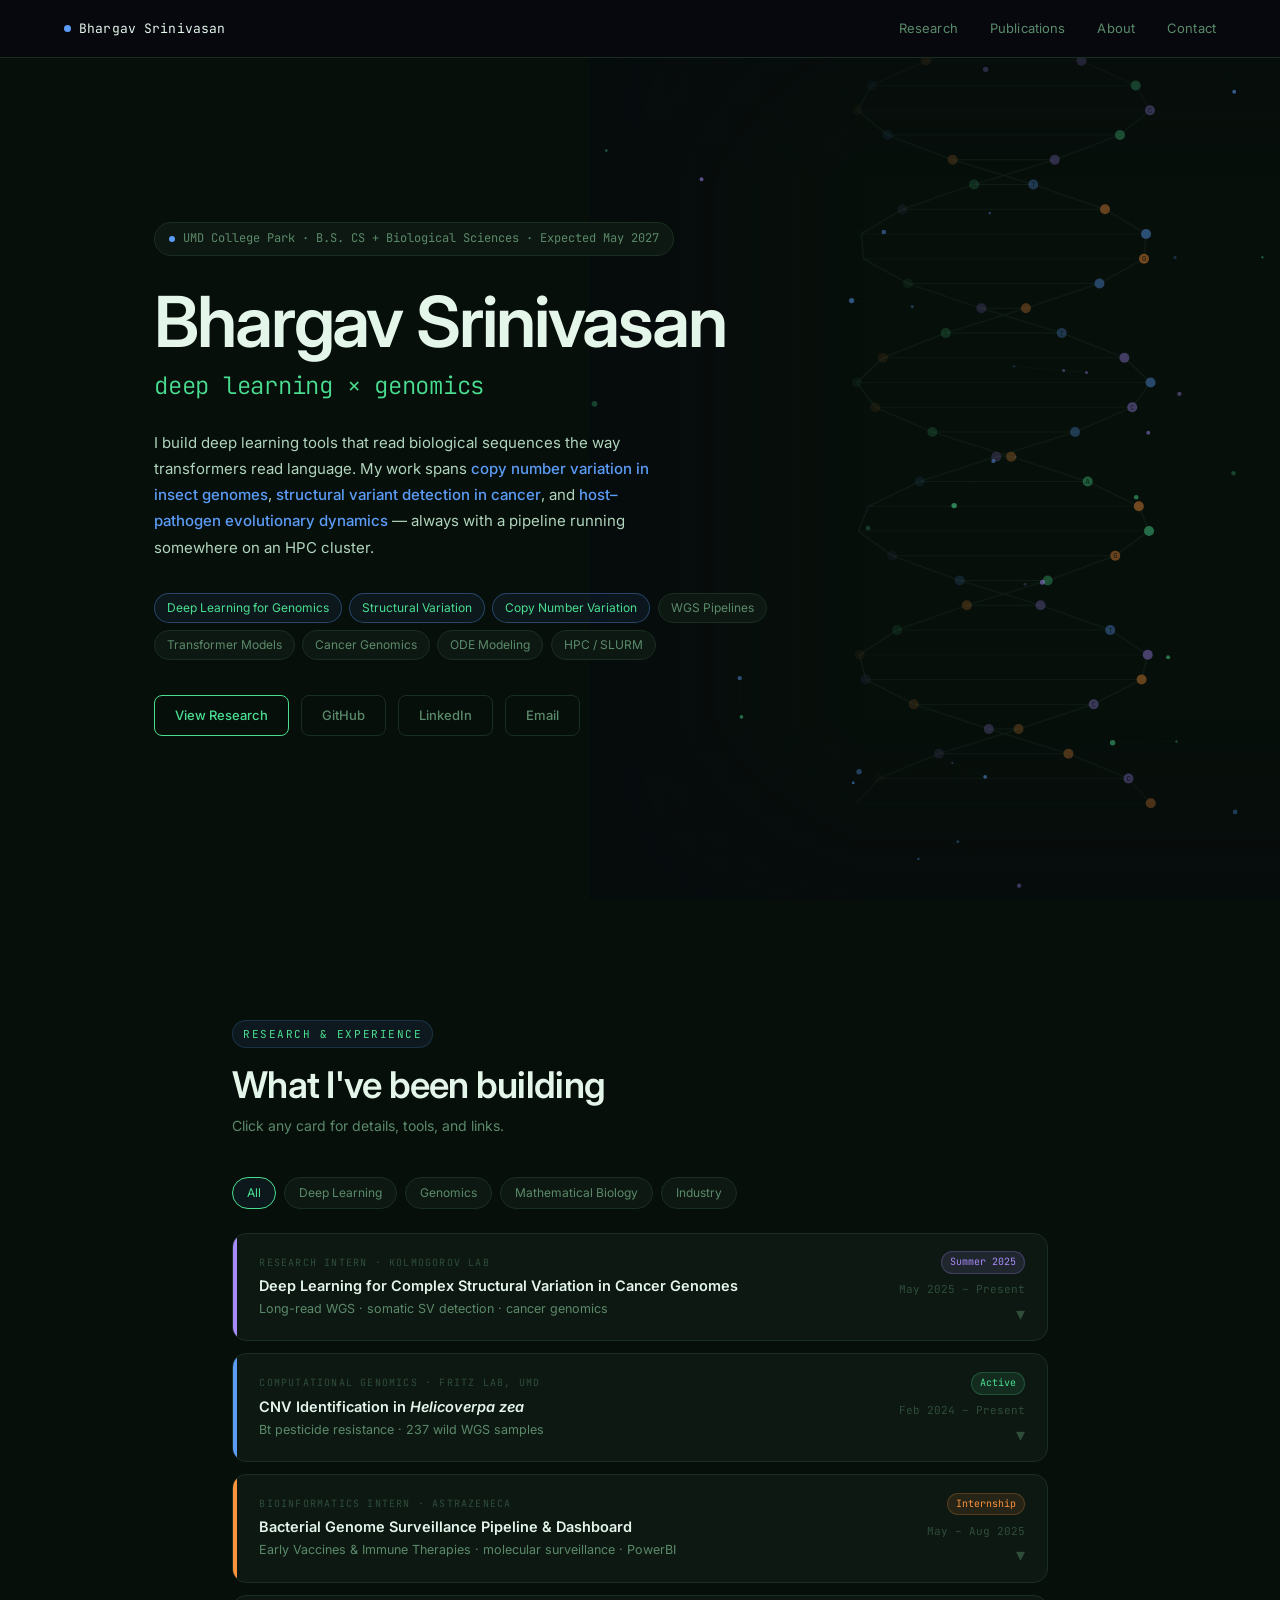
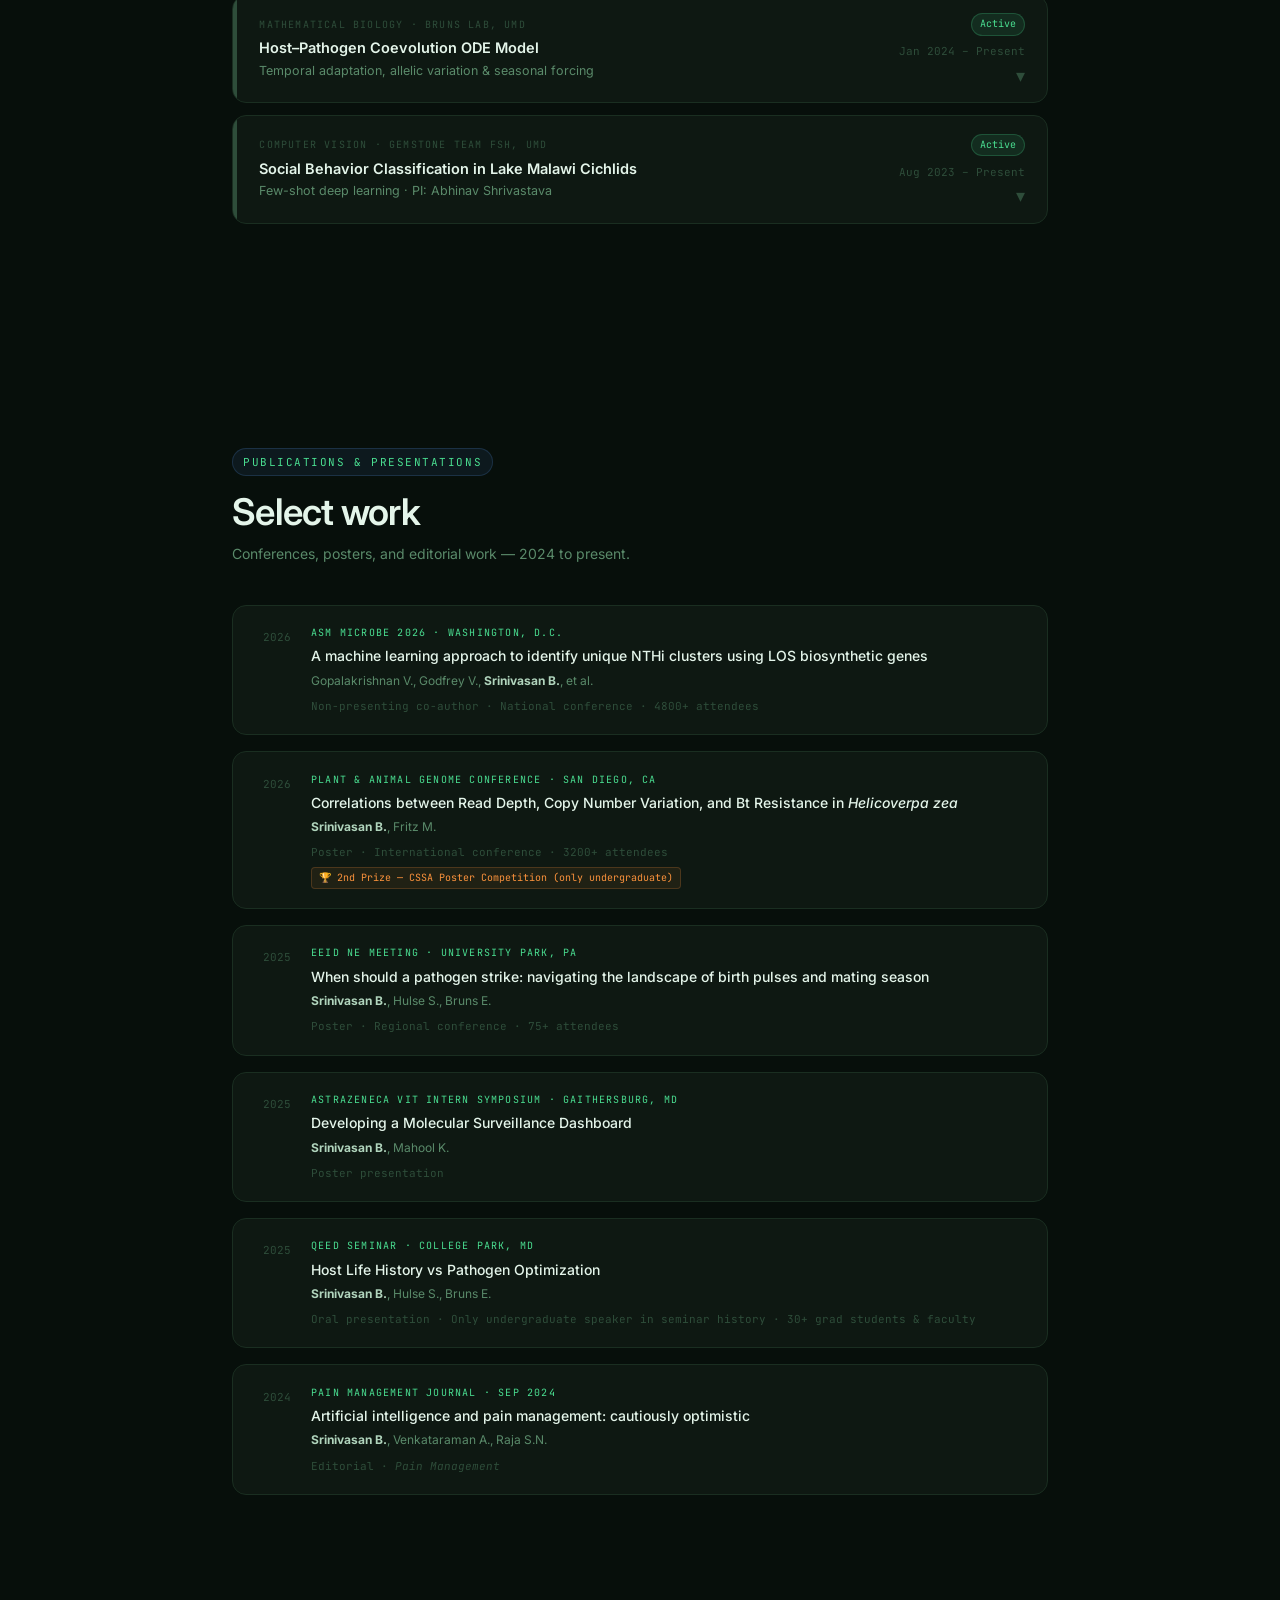
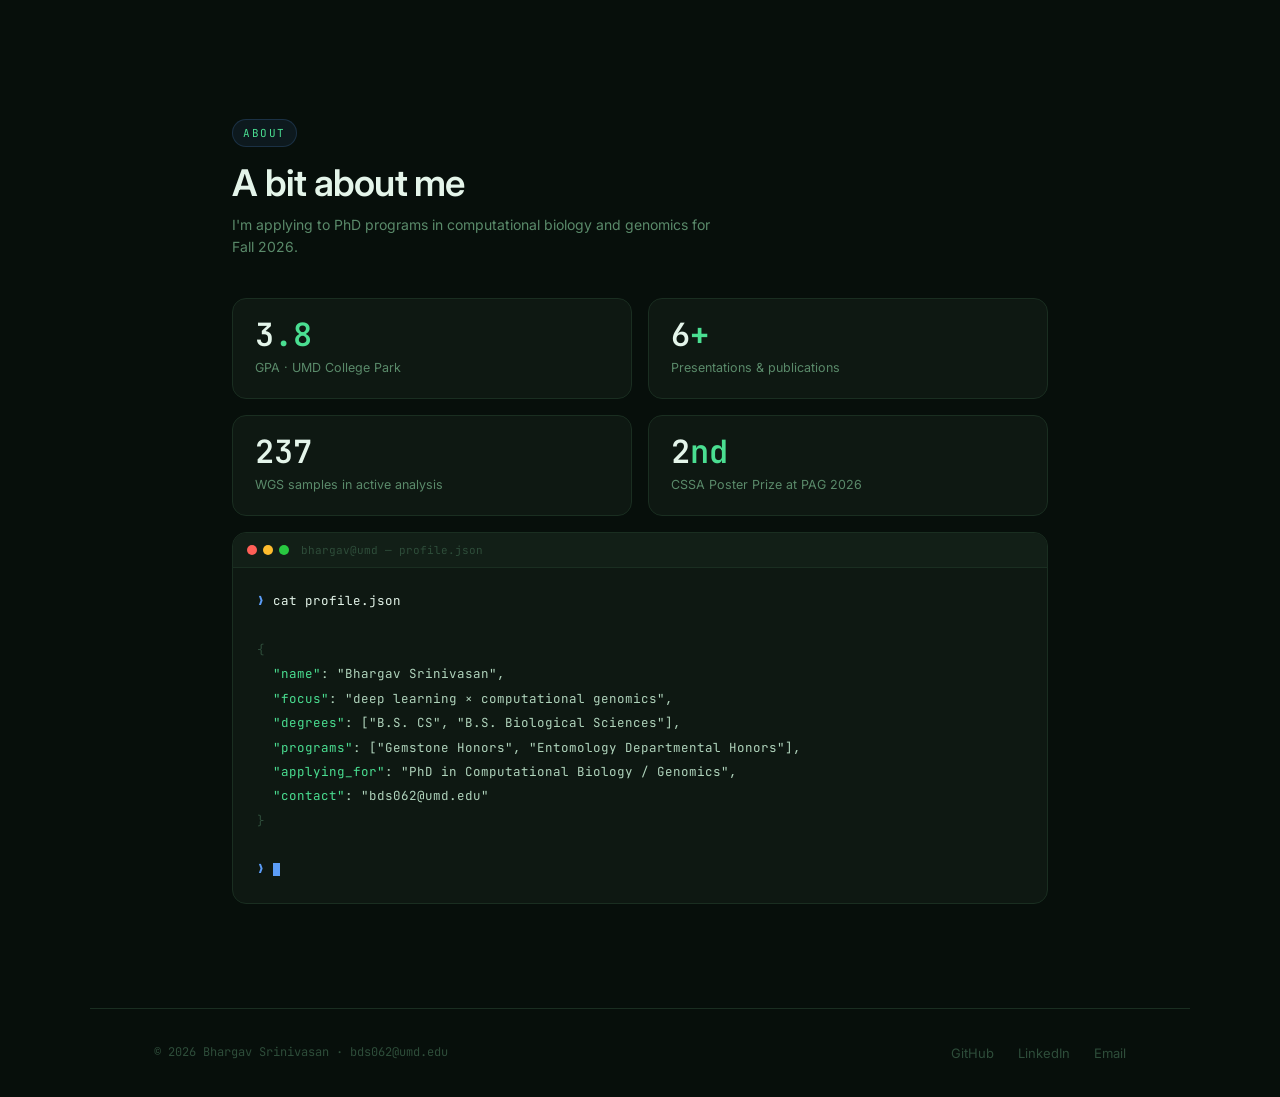
==== commit b800a7ce: "bruns done" ====
--- a/index.html
+++ b/index.html
@@ -83,7 +83,7 @@
     .nav-links a:hover { color: var(--bright); text-decoration: none; }
 
     /* ─── Layout ─────────────────────────────────────────────── */
-    main { padding-top: 58px; }
+    main { padding-top: 58px; position: relative; z-index: 1; }
     .section {
       max-width: 880px;
       margin: 0 auto;
@@ -222,7 +222,7 @@
     .btn.ghost:hover { border-color: var(--dim); color: var(--body); background: transparent; }
 
     /* ─── Divider ────────────────────────────────────────────── */
-    .divider { border: none; border-top: 1px solid var(--border); max-width: 880px; margin: 0 auto; }
+    .divider { border: 0; height: 1rem; max-width: 880px; margin: 0 auto; }
 
     /* ─── Research cards ─────────────────────────────────────── */
     .research-grid { display: flex; flex-direction: column; gap: 12px; }
@@ -317,6 +317,15 @@
       display: flex; align-items: center; justify-content: center;
       font-family: var(--mono); font-size: 11px; color: var(--muted);
       margin-bottom: 1.1rem;
+    }
+
+    .ode-gif-quicklook {
+      min-height: 0; padding: 4px; overflow: hidden;
+      background: var(--bg); isolation: isolate;
+    }
+    .ode-gif-quicklook img {
+      display: block; width: 100%; height: auto;
+      object-fit: contain; background: #000; position: relative; z-index: 1;
     }
 
     .rcard-tools { display: flex; flex-wrap: wrap; gap: 6px; margin-bottom: 1rem; }
@@ -710,8 +719,8 @@
             I was invited as the only undergraduate to present at the QEED Seminar, to an audience of
             30+ graduate students and faculty.
           </p>
-          <div class="rcard-visual" id="vis-ode">
-            <span>[ phase portrait or time-series simulation — add here ]</span>
+          <div class="rcard-visual ode-gif-quicklook" id="vis-ode">
+            <img src="projects/host-pathogen-coevolution/assets/all_parameters_rasters.gif" alt="Merged ESS raster comparison for Default, Dianthus pavonius, and Silene latifolia" loading="lazy">
           </div>
           <div class="rcard-tools">
             <span class="tool-chip">Python</span>
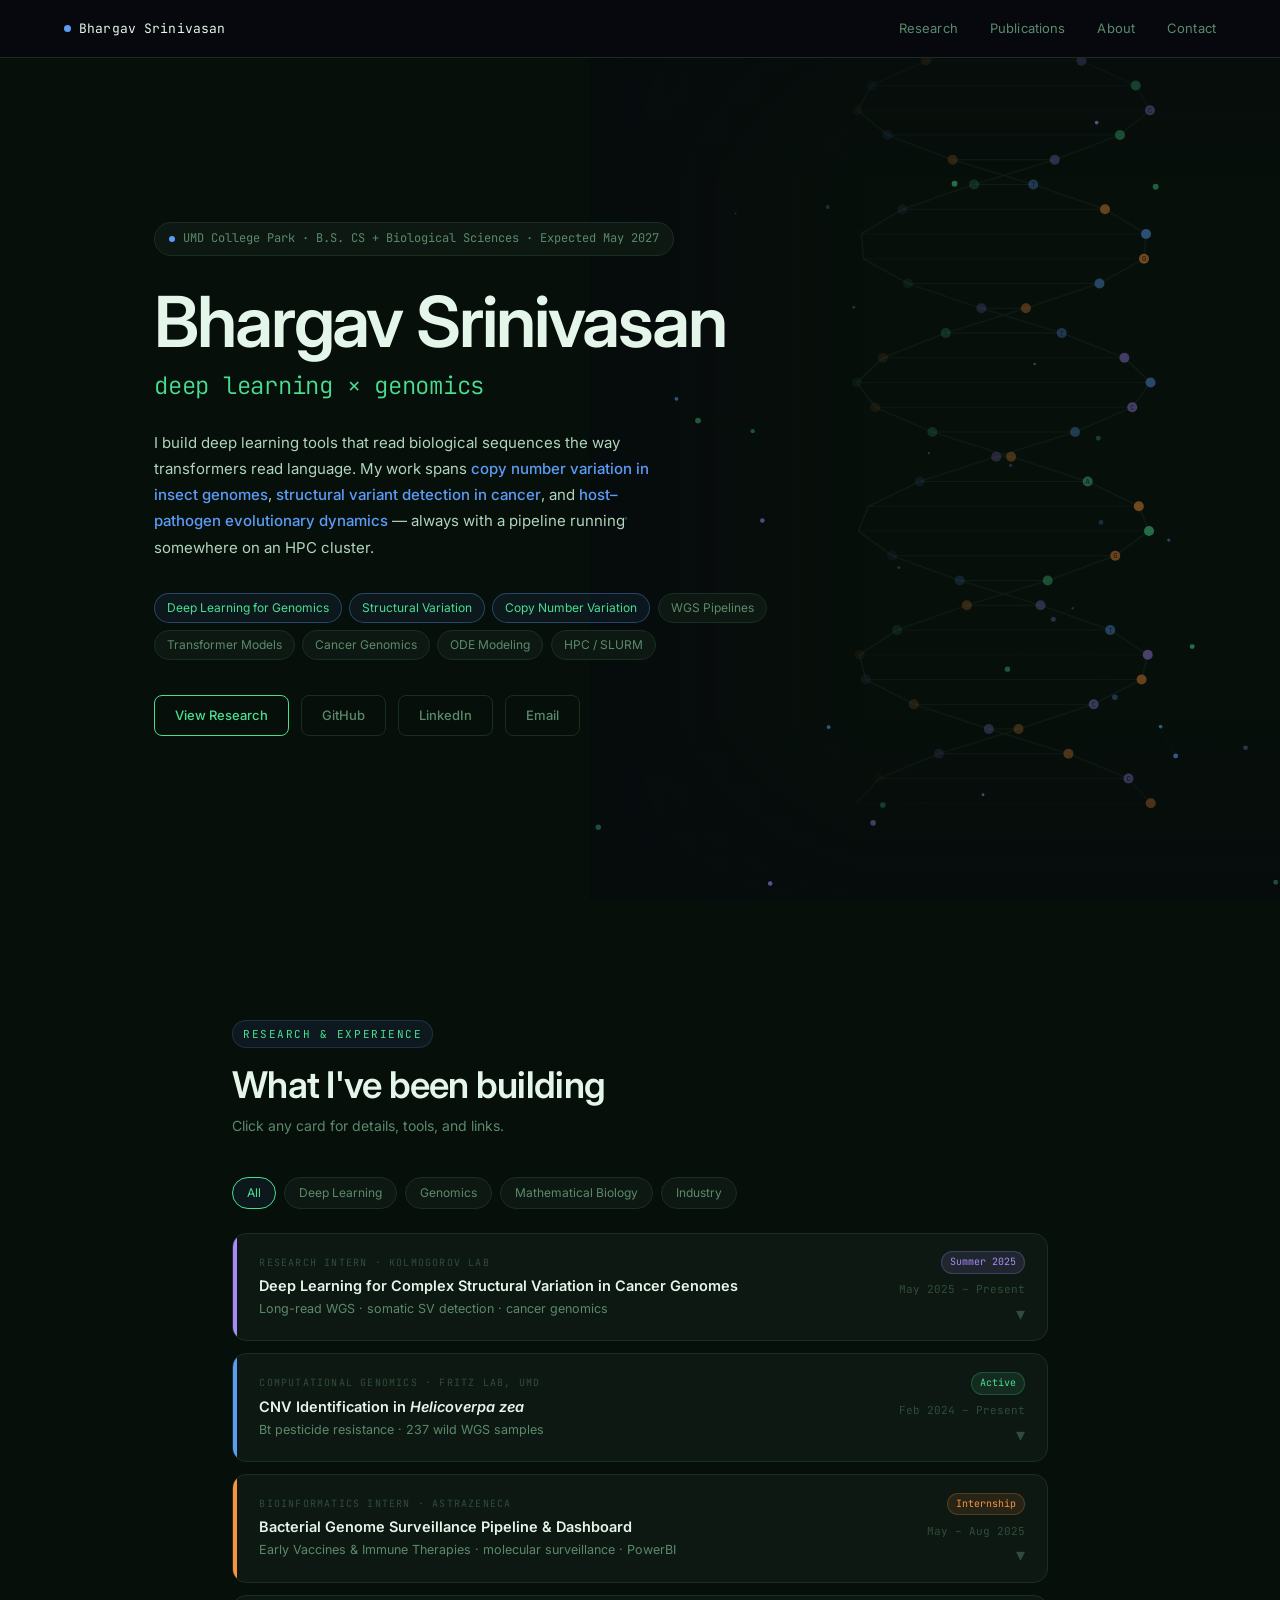
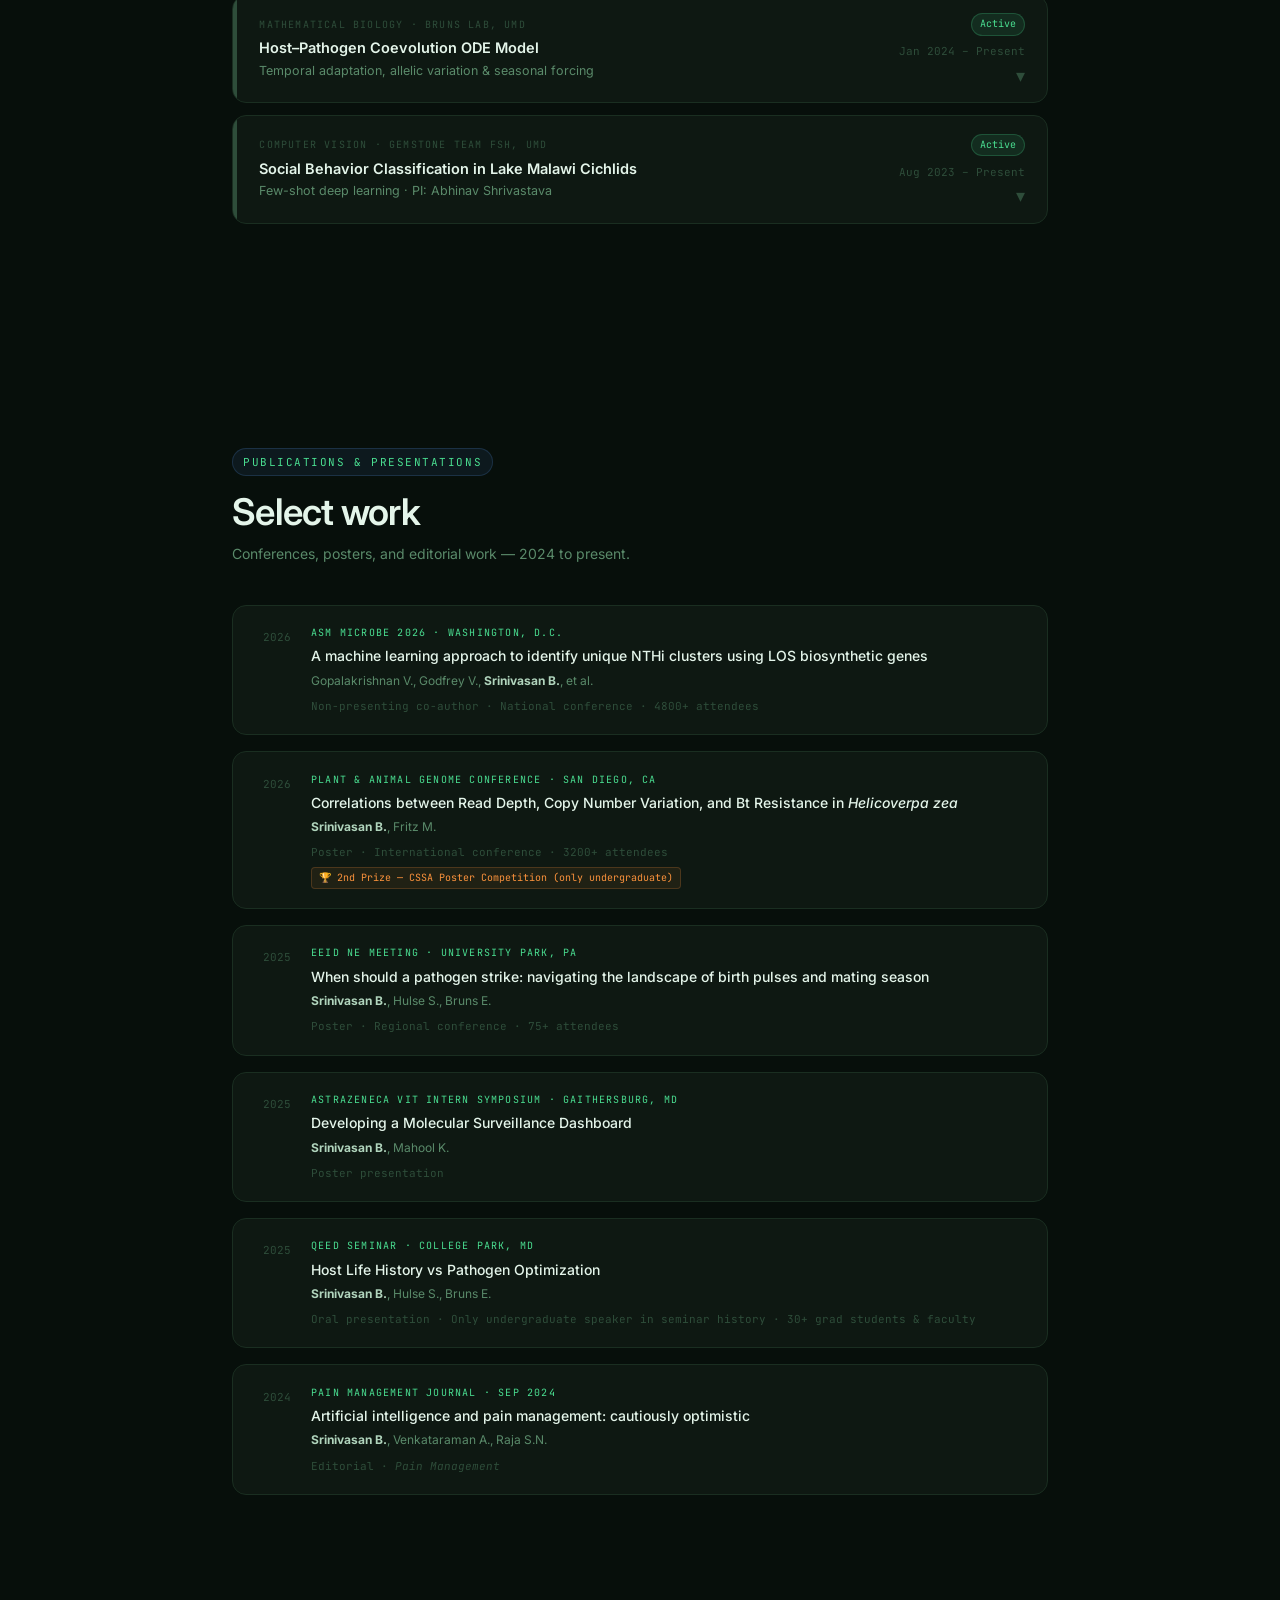
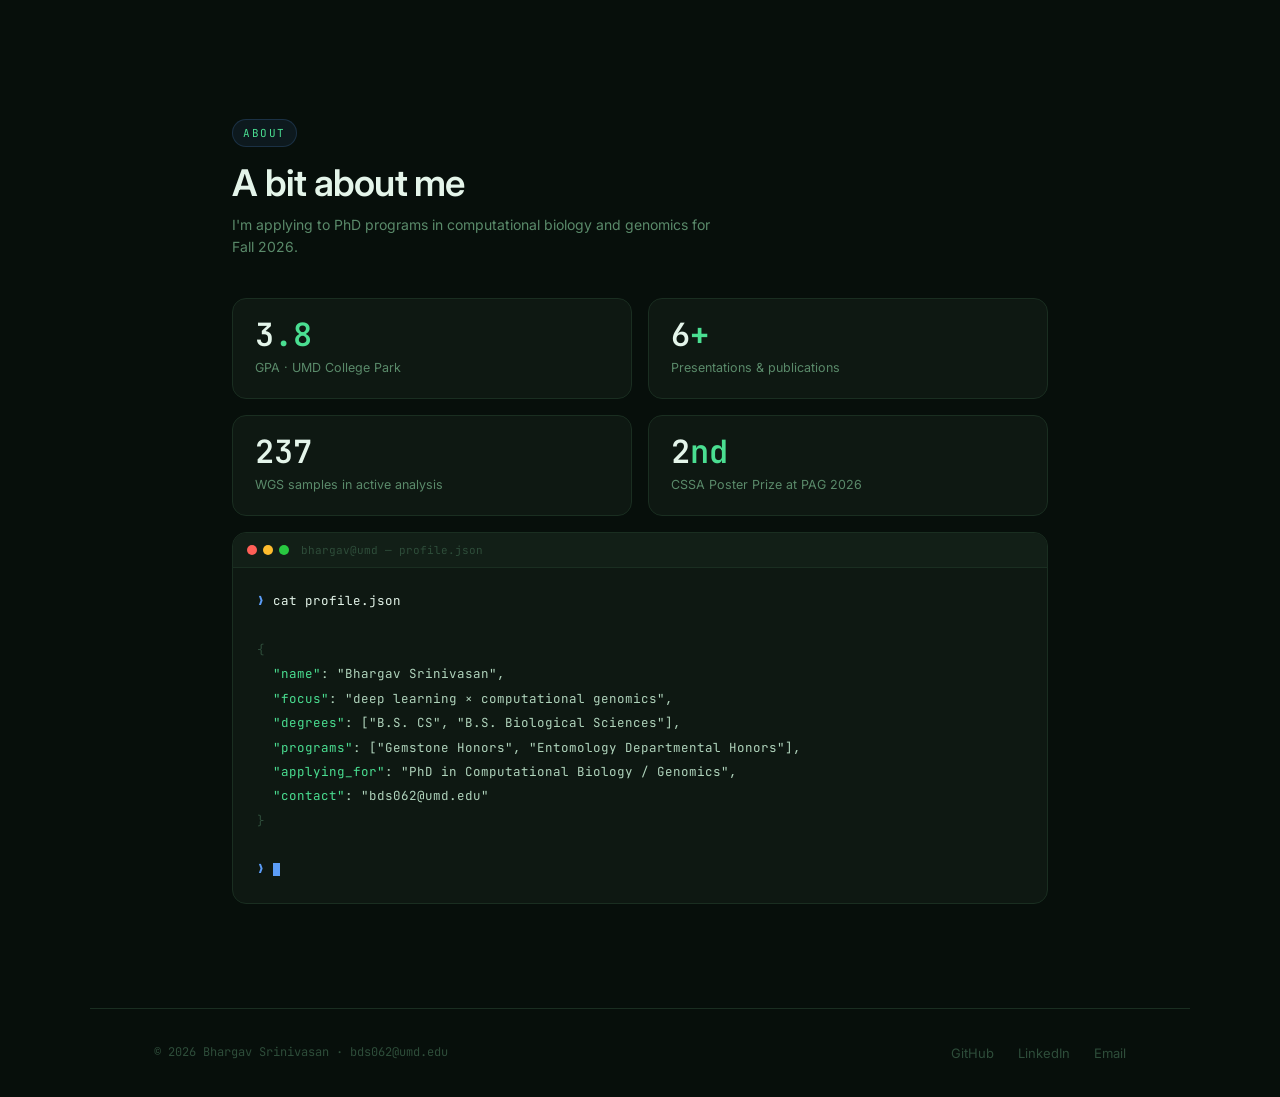
==== commit 78ecef49: "fsh" ====
--- a/index.html
+++ b/index.html
@@ -319,11 +319,11 @@
       margin-bottom: 1.1rem;
     }
 
-    .ode-gif-quicklook {
+    .media-quicklook {
       min-height: 0; padding: 4px; overflow: hidden;
       background: var(--bg); isolation: isolate;
     }
-    .ode-gif-quicklook img {
+    .media-quicklook img, .media-quicklook video {
       display: block; width: 100%; height: auto;
       object-fit: contain; background: #000; position: relative; z-index: 1;
     }
@@ -719,7 +719,7 @@
             I was invited as the only undergraduate to present at the QEED Seminar, to an audience of
             30+ graduate students and faculty.
           </p>
-          <div class="rcard-visual ode-gif-quicklook" id="vis-ode">
+          <div class="rcard-visual media-quicklook" id="vis-ode">
             <img src="projects/host-pathogen-coevolution/assets/all_parameters_rasters.gif" alt="Merged ESS raster comparison for Default, Dianthus pavonius, and Silene latifolia" loading="lazy">
           </div>
           <div class="rcard-tools">
@@ -762,8 +762,8 @@
             the main point of contact between our team and PI Abhinav Shrivastava.
             It's taught me as much about research teamwork as it has about computer vision.
           </p>
-          <div class="rcard-visual" id="vis-cichlid">
-            <span>[ behavior detection frame or model diagram — add here ]</span>
+          <div class="rcard-visual media-quicklook" id="vis-cichlid">
+            <video src="projects/cichlid-social-behavior/assets/segmentation_keypoints.mp4" autoplay loop muted playsinline preload="metadata"></video>
           </div>
           <div class="rcard-tools">
             <span class="tool-chip">Python</span>
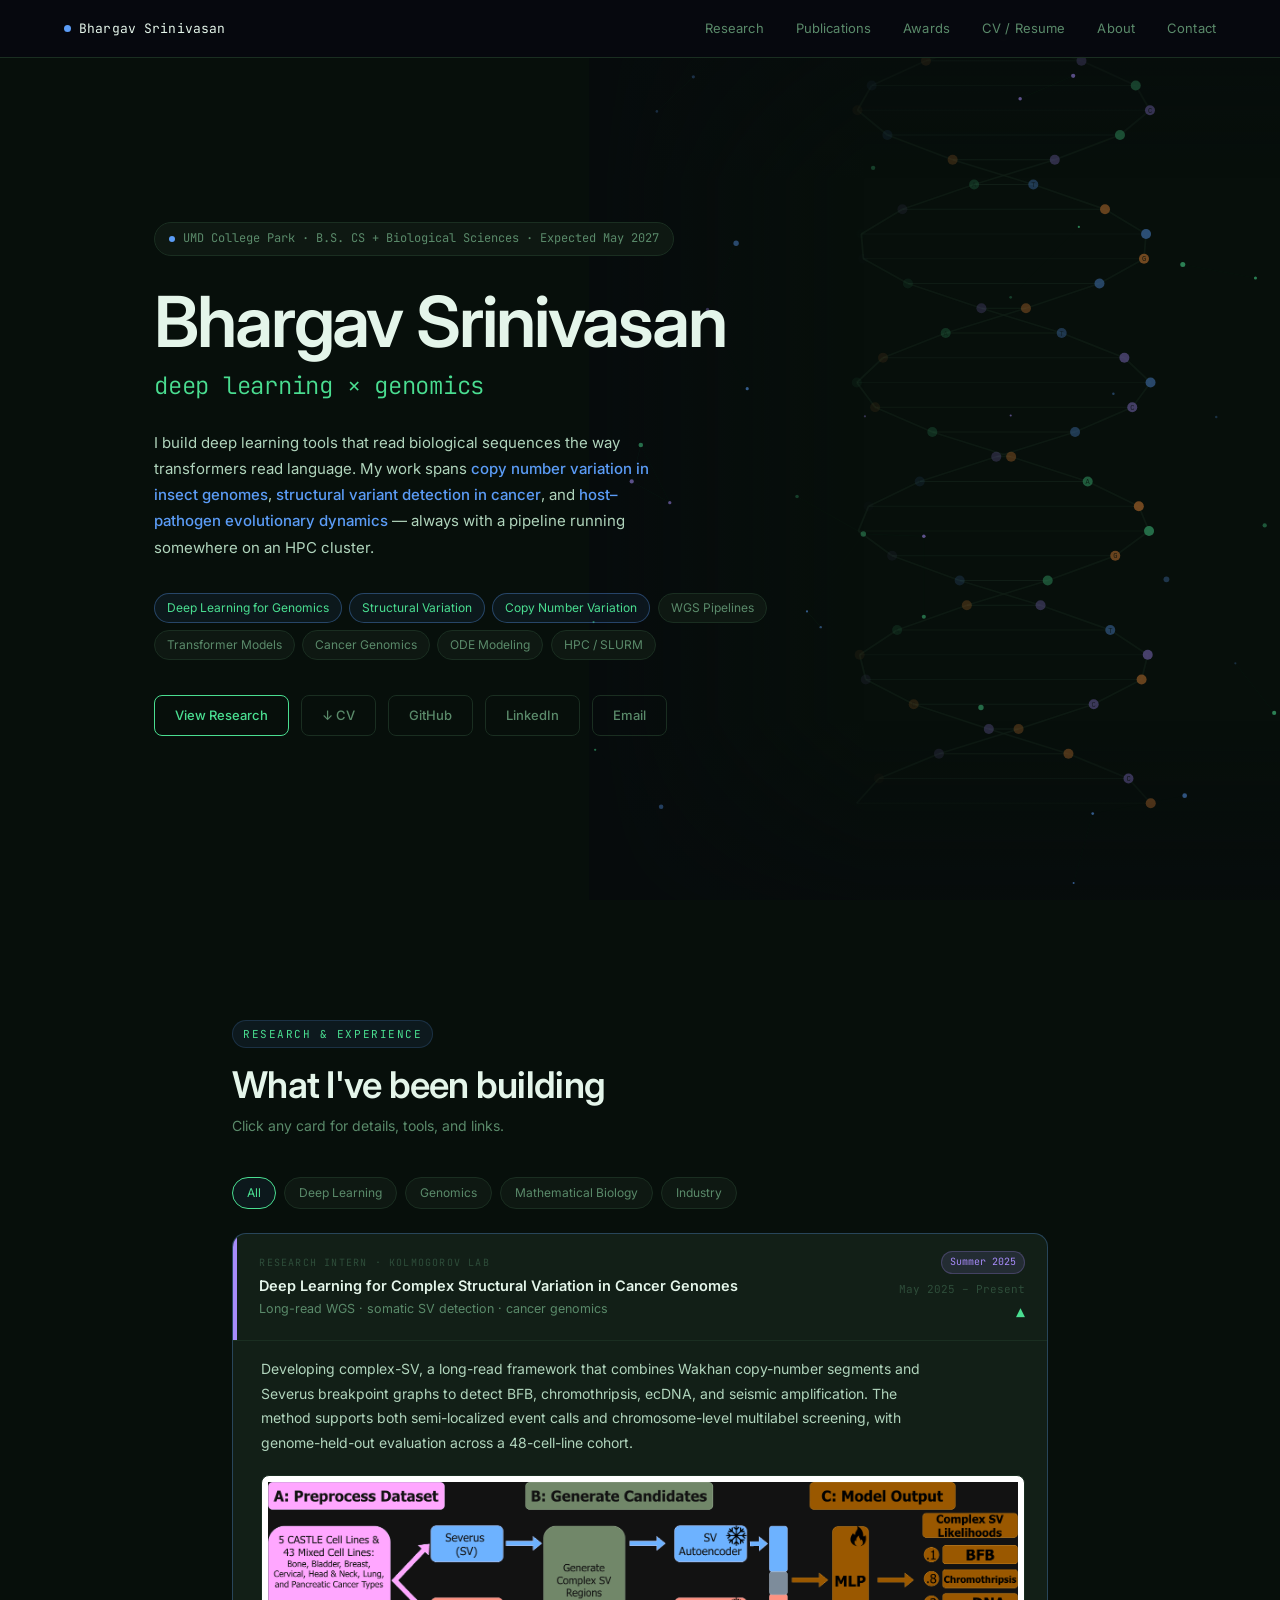
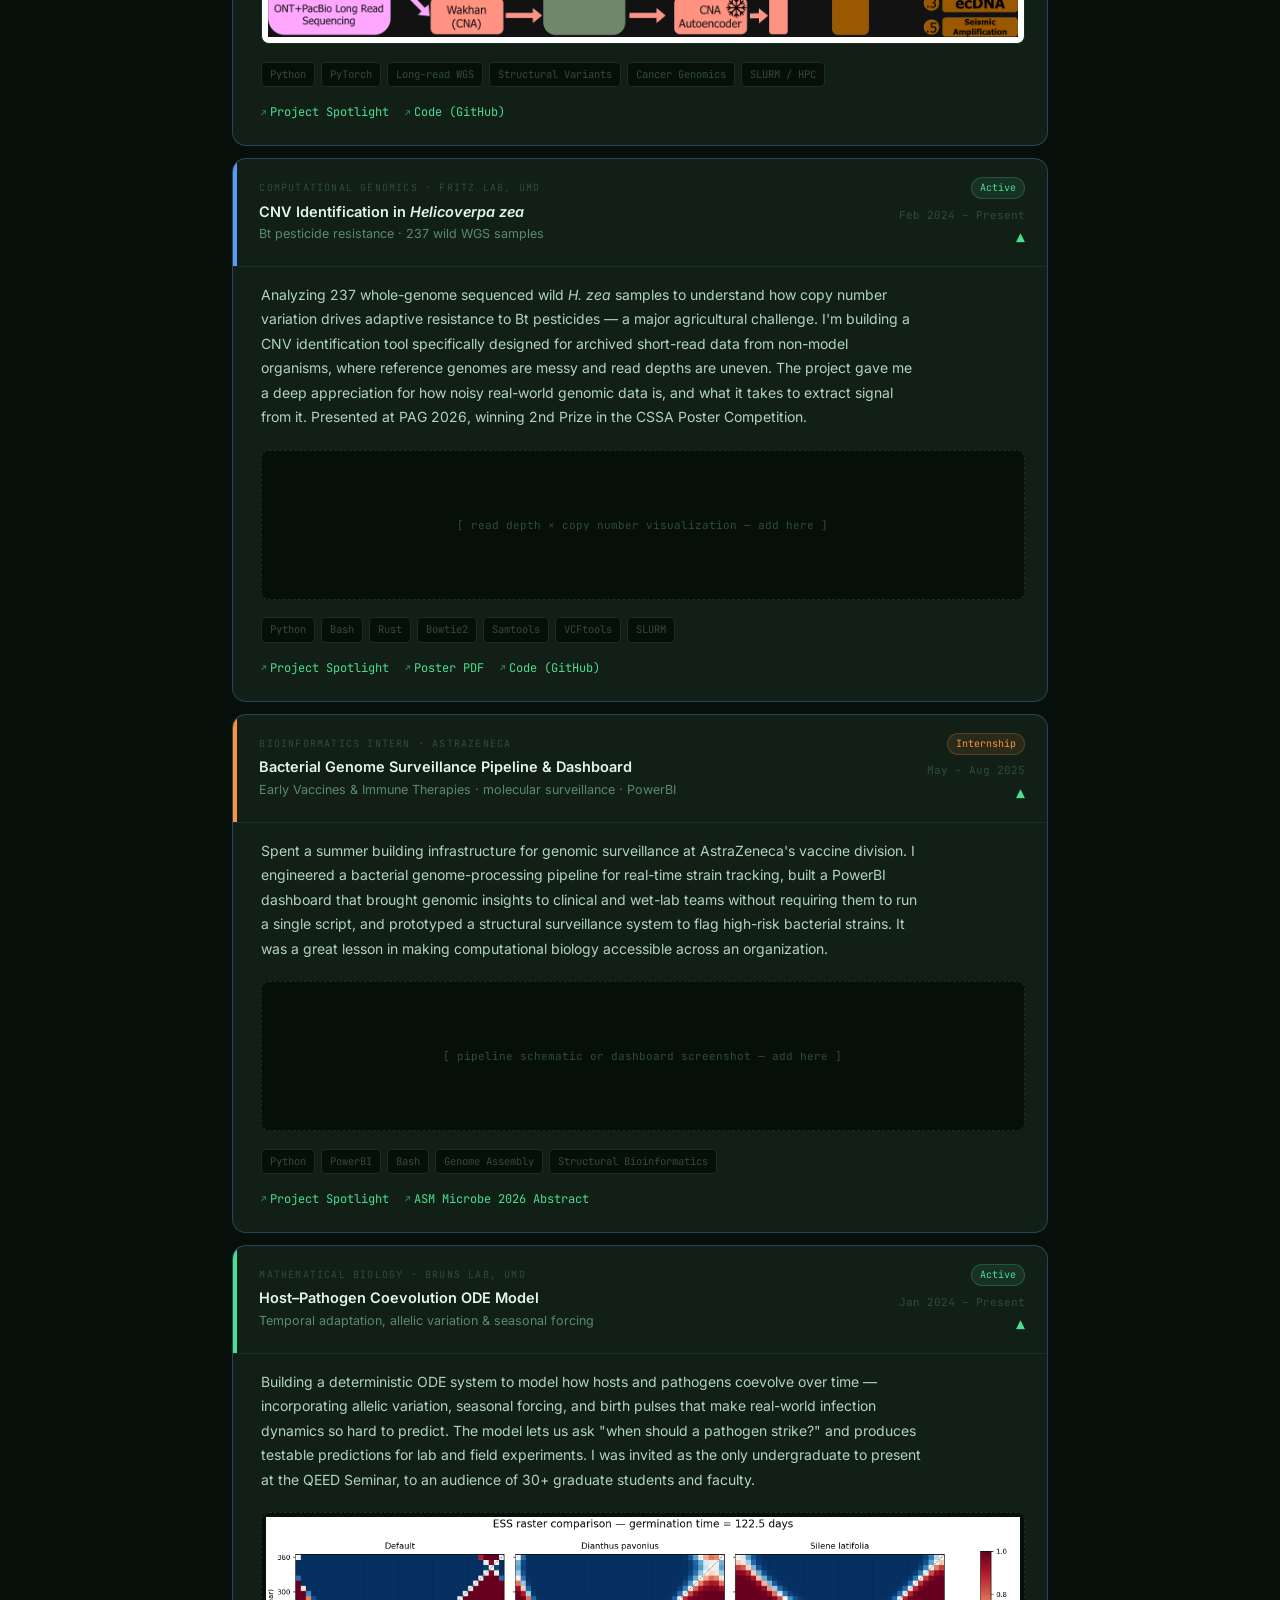
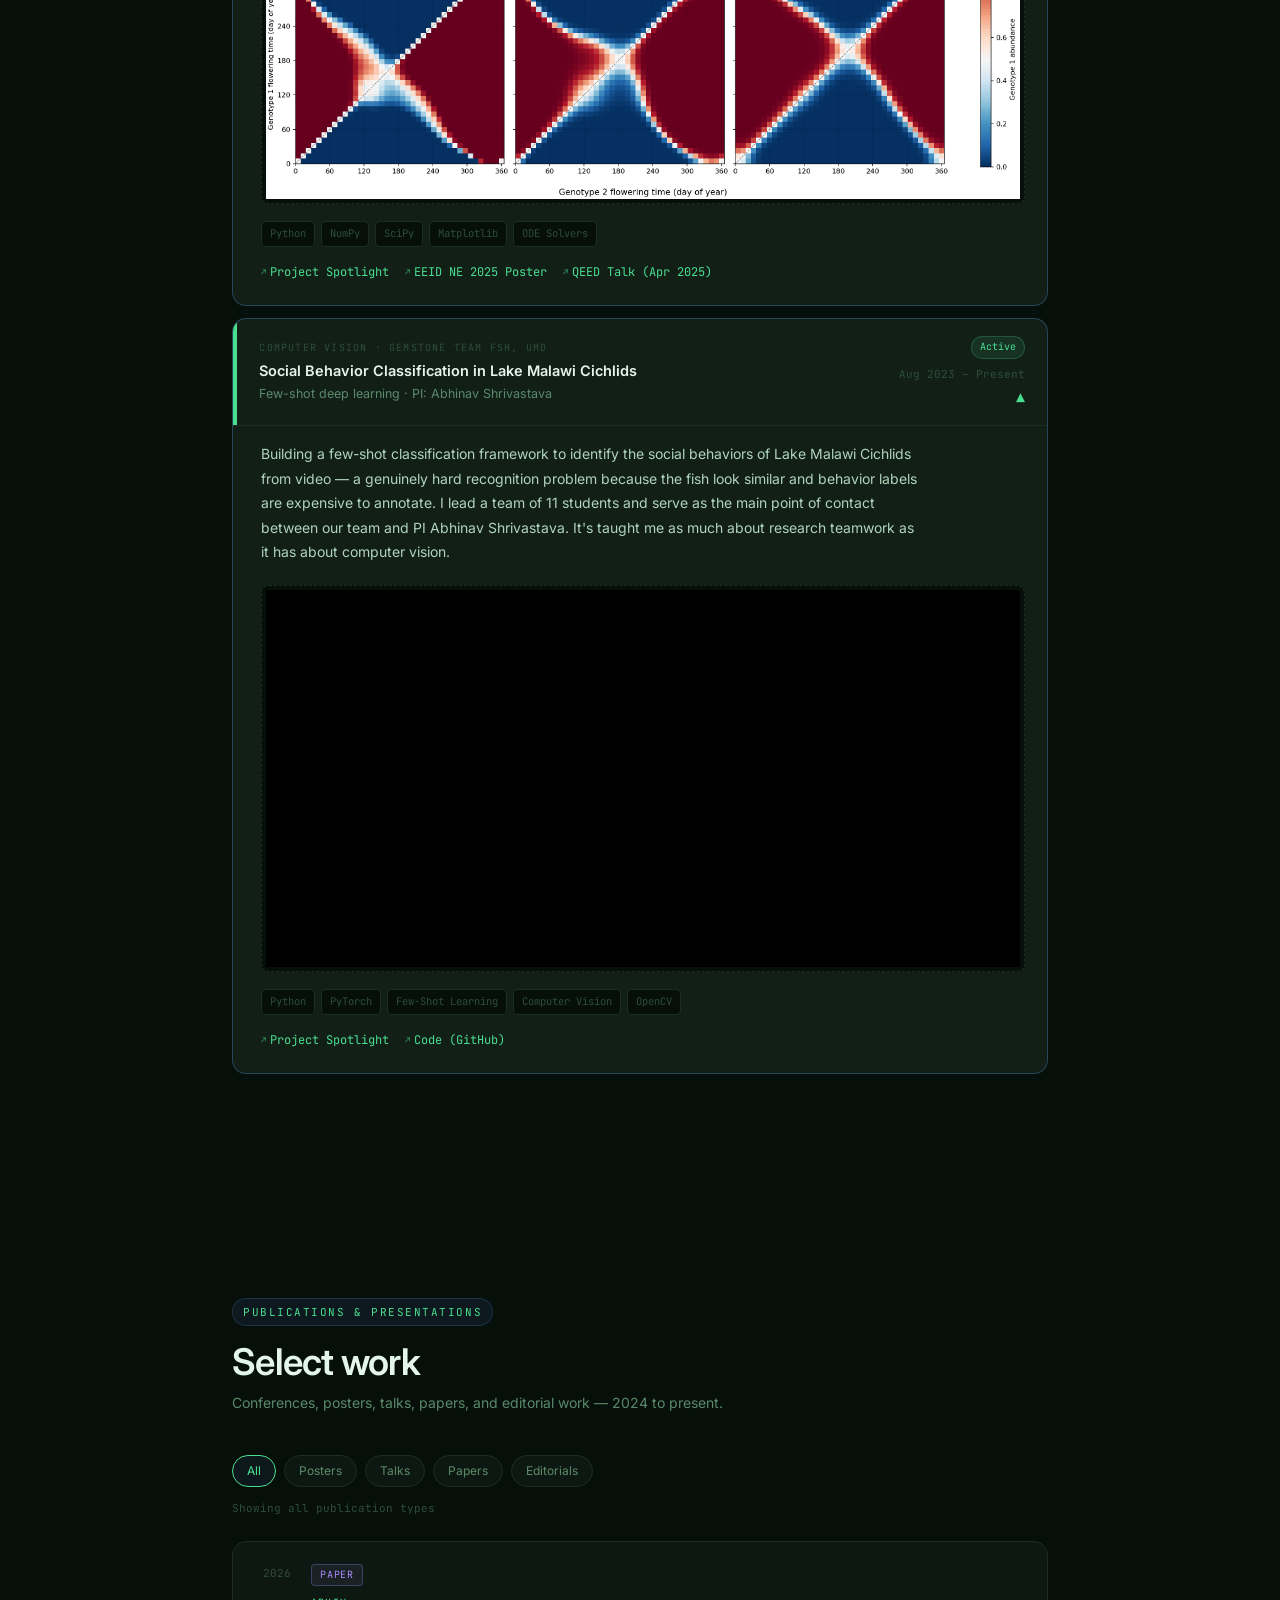
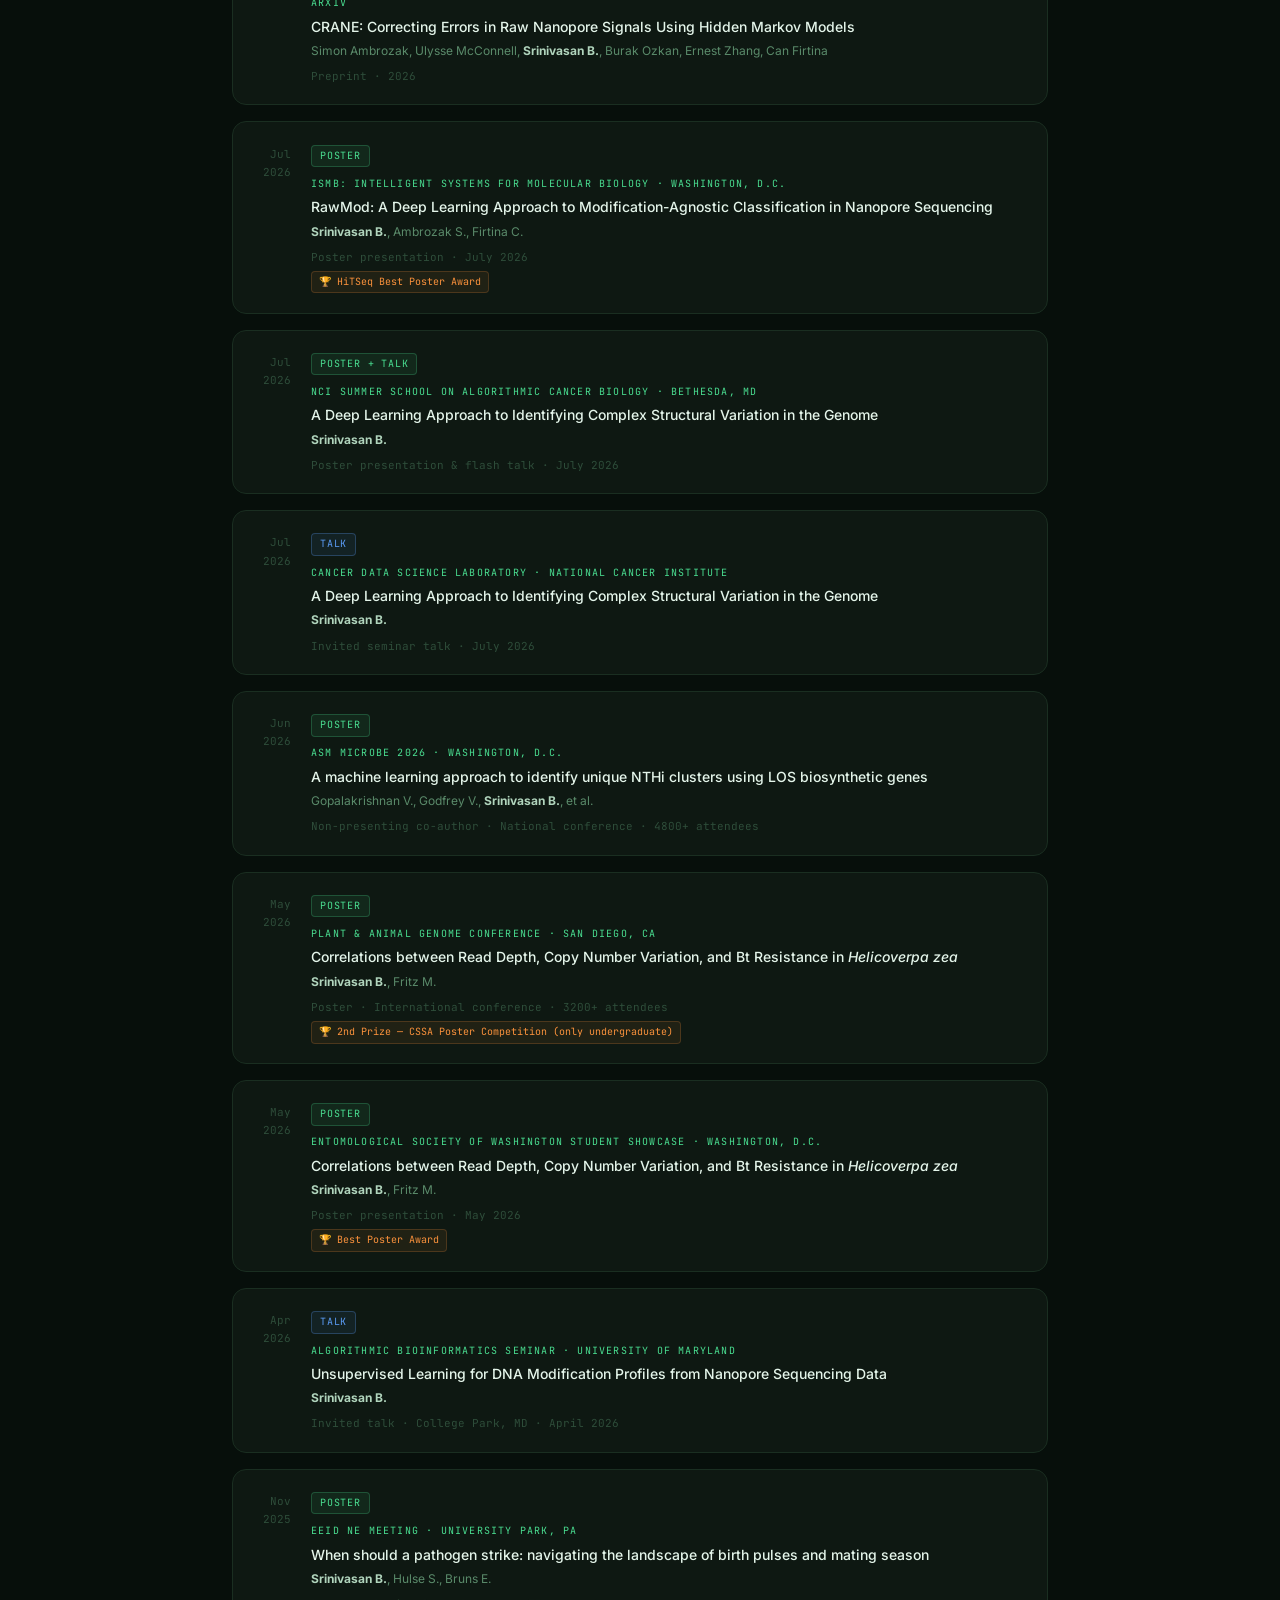
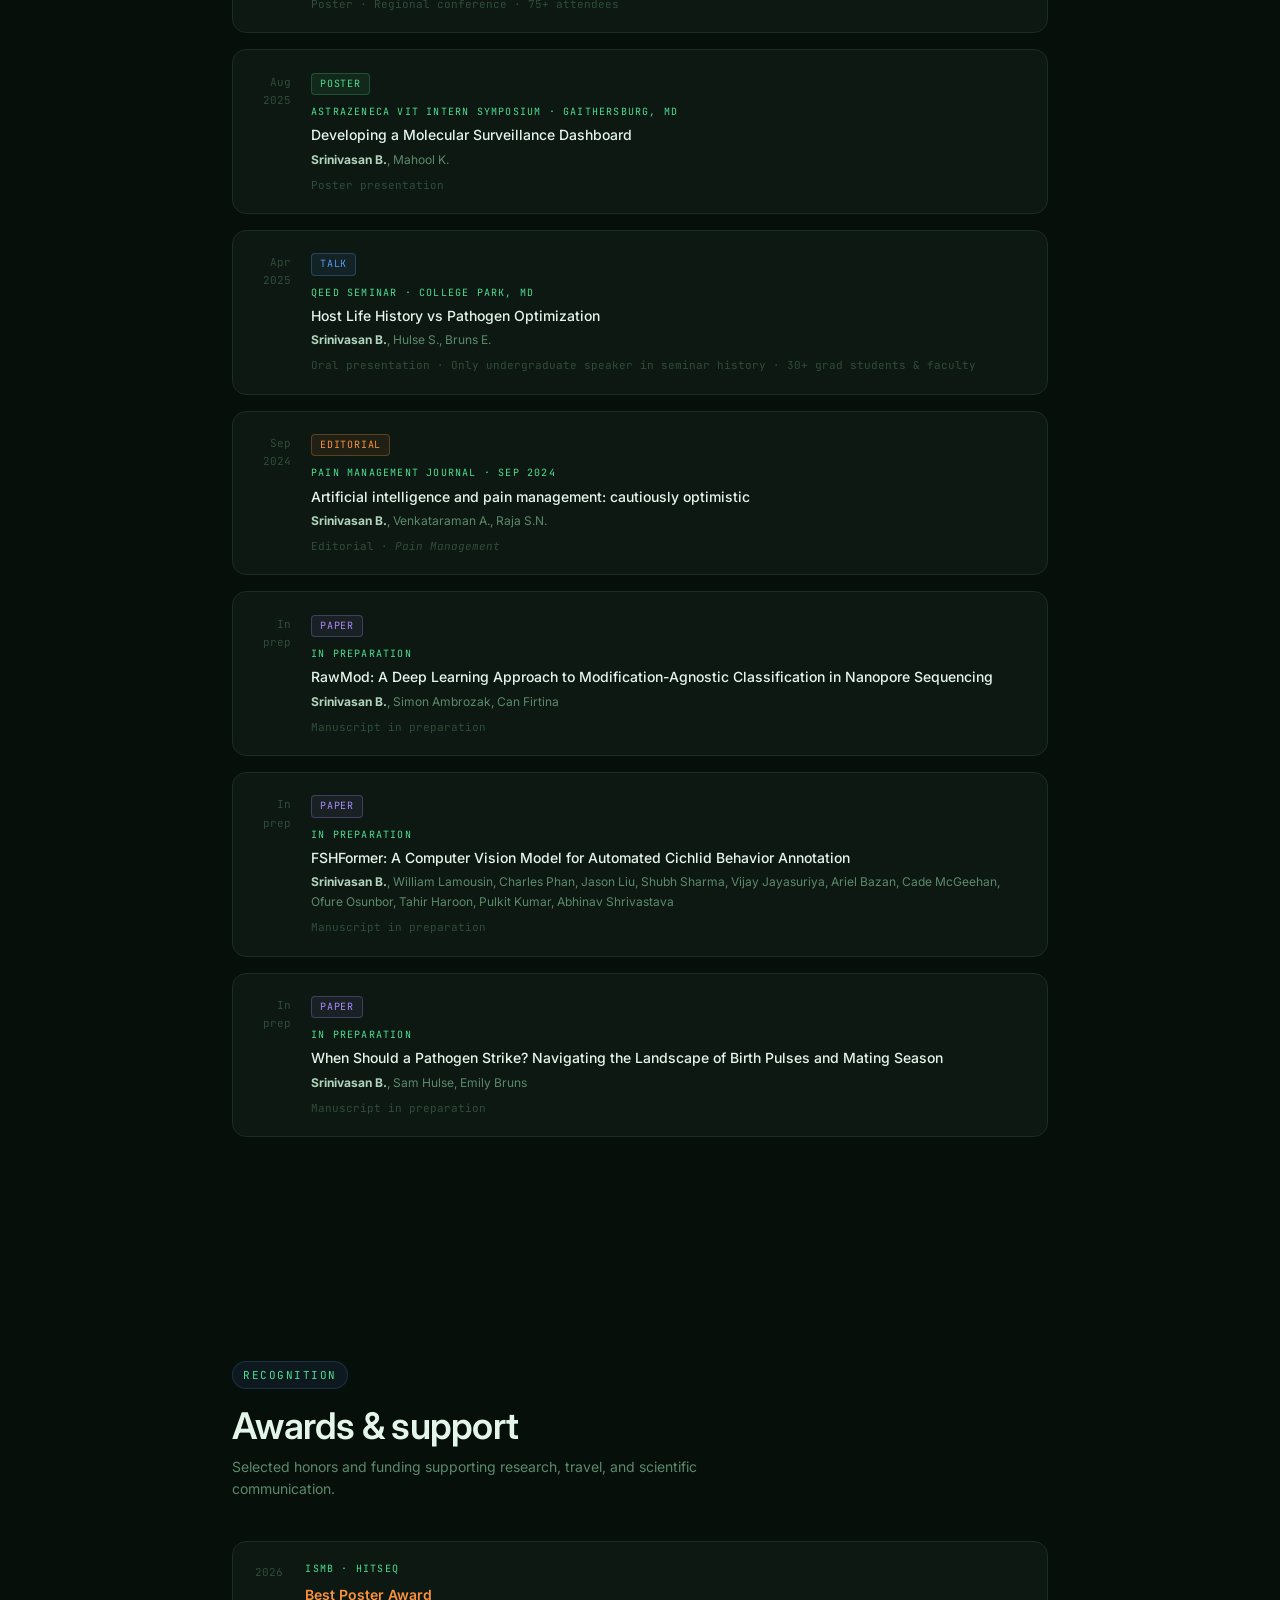
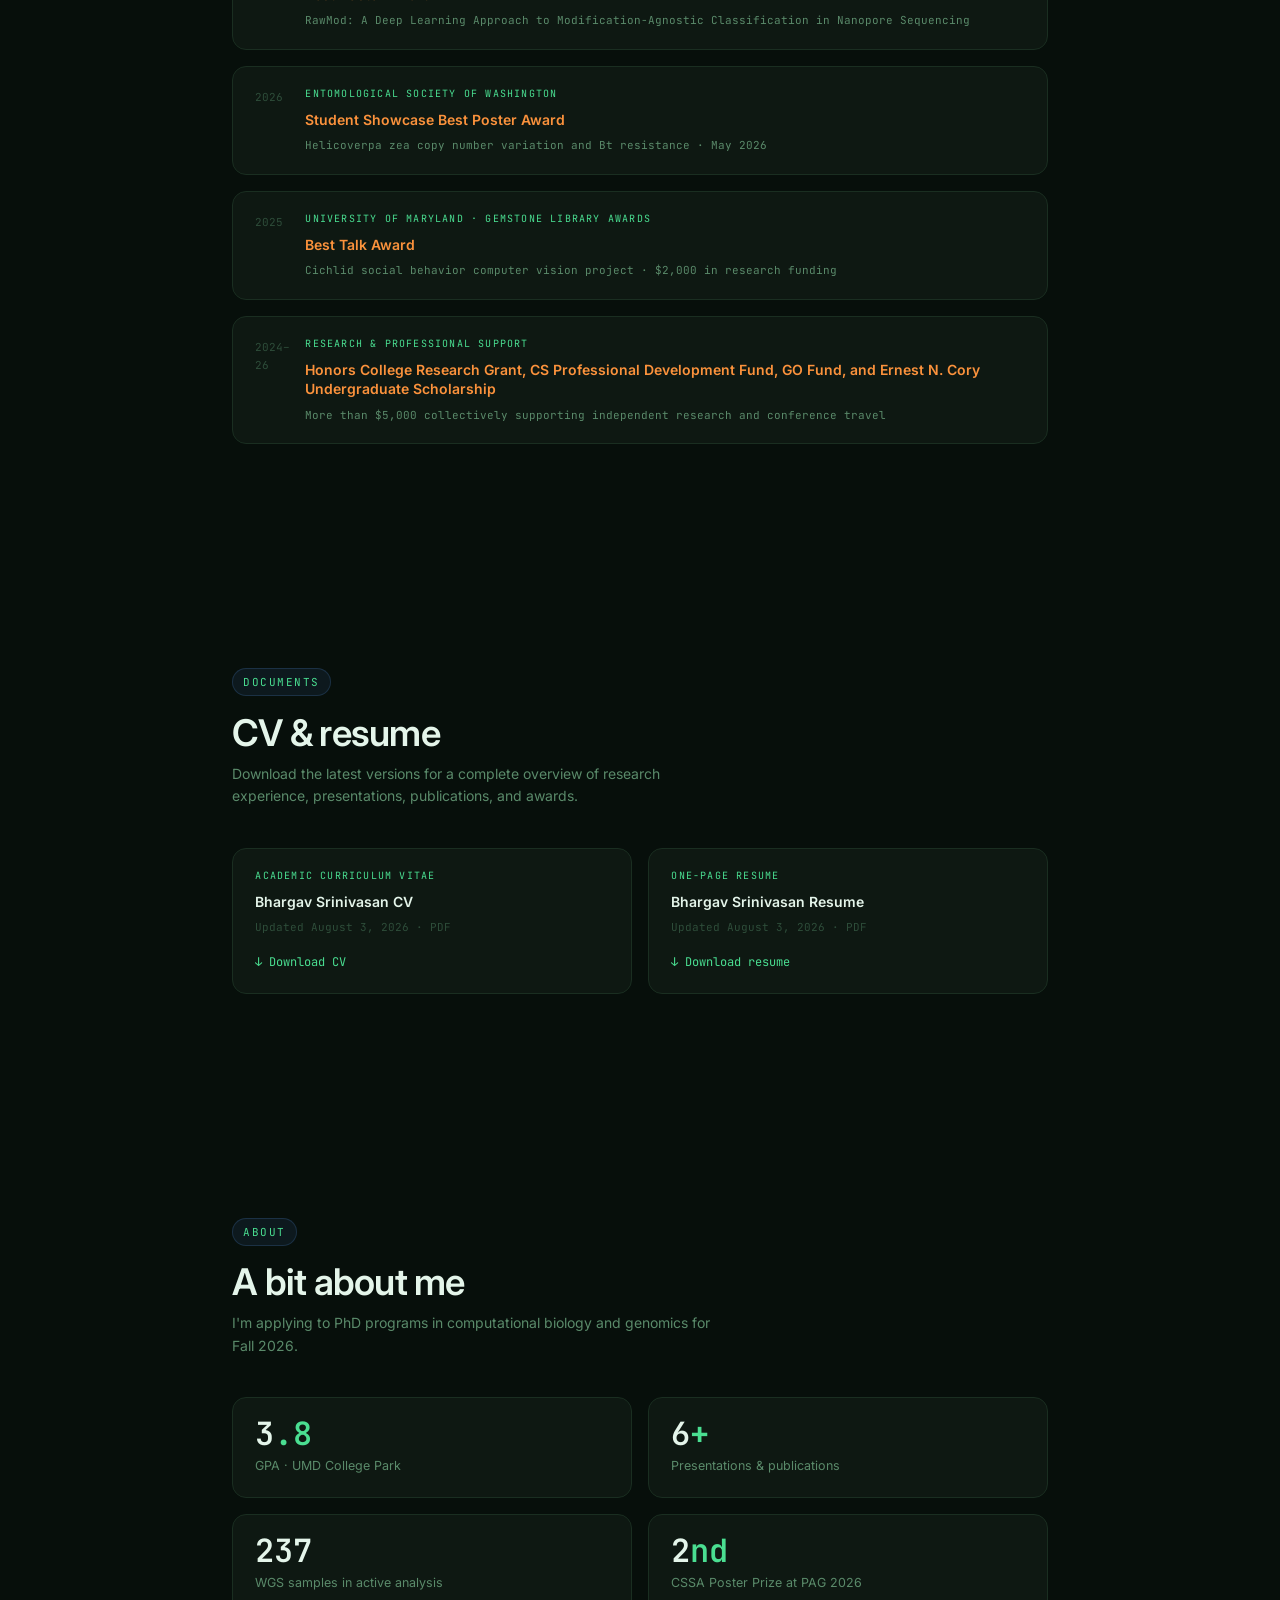
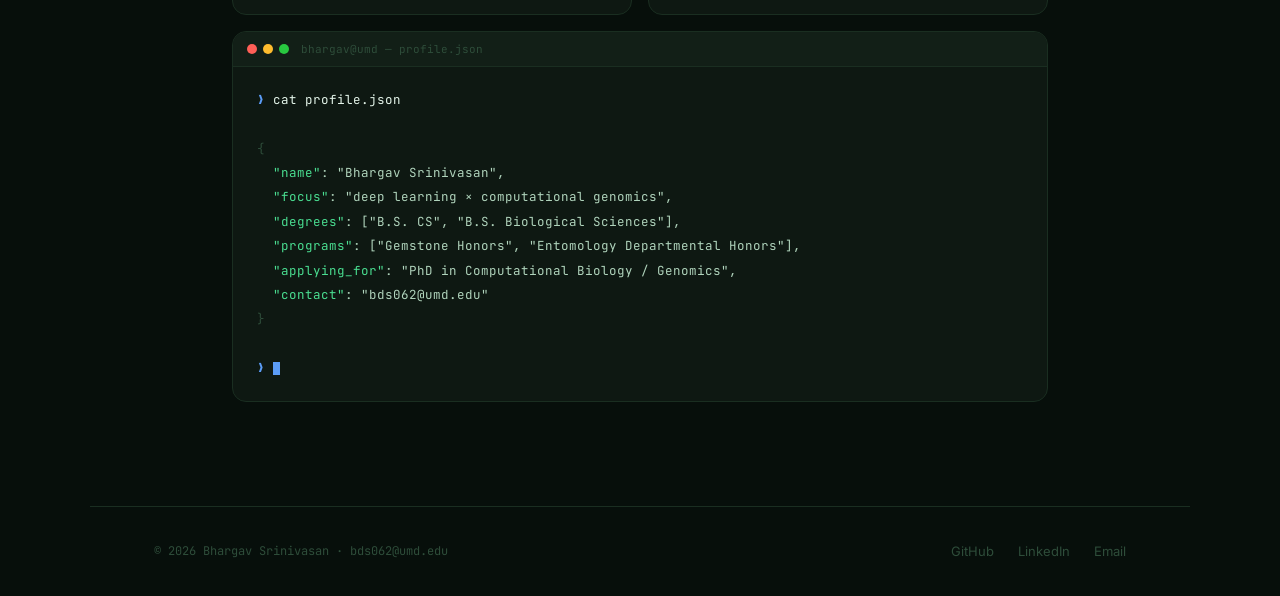
==== commit 1995c130: "added complex-SV info" ====
--- a/index.html
+++ b/index.html
@@ -204,6 +204,7 @@
     .chip.hl { border-color: rgba(91,156,246,0.35); color: var(--accent); background: rgba(91,156,246,0.07); }
 
     .hero-ctas { display: flex; flex-wrap: wrap; gap: 0.75rem; }
+    .hero-ctas .download-btn::before { content: '↓ '; }
 
     .btn {
       font-size: 13px;
@@ -328,6 +329,12 @@
       object-fit: contain; background: #000; position: relative; z-index: 1;
     }
 
+    .complex-sv-quicklook {
+      padding: 6px; background: #fff; border-style: solid;
+    }
+    .complex-sv-quicklook a { display: block; width: 100%; }
+    .complex-sv-quicklook img { background: #fff; }
+
     .rcard-tools { display: flex; flex-wrap: wrap; gap: 6px; margin-bottom: 1rem; }
     .tool-chip {
       font-family: var(--mono); font-size: 10.5px;
@@ -358,6 +365,18 @@
 
     /* ─── Publications ───────────────────────────────────────── */
     .pub-list { display: flex; flex-direction: column; gap: 1rem; }
+    .pub-filter-note { color: var(--muted); font-family: var(--mono); font-size: 11px; margin: -0.75rem 0 1.5rem; }
+    .pub-type {
+      display: inline-flex; align-items: center; width: fit-content;
+      font-family: var(--mono); font-size: 10px; letter-spacing: 0.08em;
+      text-transform: uppercase; padding: 2px 8px; border-radius: 4px;
+      margin-bottom: 0.55rem; border: 1px solid rgba(74,222,145,0.24);
+      color: var(--accent); background: rgba(74,222,145,0.08);
+    }
+    .pub-type.talk { color: var(--accent2); border-color: rgba(91,156,246,0.28); background: rgba(91,156,246,0.08); }
+    .pub-type.paper { color: var(--purple); border-color: rgba(167,139,250,0.28); background: rgba(167,139,250,0.08); }
+    .pub-type.editorial { color: var(--warm); border-color: rgba(251,146,60,0.28); background: rgba(251,146,60,0.08); }
+    .pub-item.is-hidden { display: none; }
     .pub-item {
       background: var(--surface);
       border: 1px solid var(--border);
@@ -390,6 +409,30 @@
       background: rgba(251,146,60,0.08); border: 1px solid rgba(251,146,60,0.2);
       padding: 2px 7px; border-radius: 4px; margin-top: 5px;
     }
+
+    /* ─── Documents / awards ────────────────────────────────── */
+    .document-grid, .award-list { display: grid; grid-template-columns: repeat(2, minmax(0, 1fr)); gap: 1rem; }
+    .document-card, .award-item {
+      background: var(--surface); border: 1px solid var(--border);
+      border-radius: var(--r-lg); padding: 1.2rem 1.4rem;
+      transition: border-color 0.2s;
+    }
+    .document-card:hover, .award-item:hover { border-color: var(--muted); }
+    .document-type, .award-type {
+      font-family: var(--mono); font-size: 10px; letter-spacing: 0.12em;
+      text-transform: uppercase; color: var(--accent); margin-bottom: 0.45rem;
+    }
+    .document-title, .award-title { color: var(--bright); font-size: 14px; font-weight: 600; line-height: 1.4; }
+    .document-meta, .award-meta { color: var(--muted); font-family: var(--mono); font-size: 11px; margin-top: 0.45rem; }
+    .document-link { display: inline-block; margin-top: 1rem; font-family: var(--mono); font-size: 12px; }
+    .document-link::before { content: '↓ '; }
+    .award-list { grid-template-columns: 1fr; }
+    .award-item { display: flex; gap: 1rem; align-items: flex-start; }
+    .award-year { color: var(--muted); font-family: var(--mono); font-size: 11px; flex-shrink: 0; padding-top: 2px; width: 34px; }
+    .award-content { flex: 1; }
+    .award-title { color: var(--warm); }
+    .award-meta { color: var(--dim); }
+    @media (max-width: 600px) { .document-grid { grid-template-columns: 1fr; } }
 
     /* ─── About terminal ─────────────────────────────────────── */
     .about-grid { display: grid; grid-template-columns: 1fr 1fr; gap: 1rem; }
@@ -494,6 +537,8 @@
   <ul class="nav-links">
     <li><a href="#research">Research</a></li>
     <li><a href="#publications">Publications</a></li>
+    <li><a href="#awards">Awards</a></li>
+    <li><a href="#documents">CV / Resume</a></li>
     <li><a href="#about">About</a></li>
     <li><a href="mailto:bds062@umd.edu">Contact</a></li>
   </ul>
@@ -533,6 +578,7 @@
 
       <div class="hero-ctas">
         <a class="btn" href="#research">View Research</a>
+        <a class="btn ghost download-btn" href="BhargavSrinivasanCV.pdf" download>CV</a>
         <a class="btn ghost" href="https://github.com/bds062" target="_blank">GitHub</a>
         <a class="btn ghost" href="https://linkedin.com/in/bhargavdsrinivasan" target="_blank">LinkedIn</a>
         <a class="btn ghost" href="mailto:bds062@umd.edu">Email</a>
@@ -560,7 +606,7 @@
     <div class="research-grid" id="researchGrid">
 
       <!-- ── Kolmogorov Lab (new, DL + cancer) ─────────────── -->
-      <div class="rcard" data-cats="dl genomics industry">
+      <div class="rcard open" data-cats="dl genomics industry">
         <div class="rcard-header">
           <div class="rcard-bar purple"></div>
           <div class="rcard-top">
@@ -578,15 +624,15 @@
         </div>
         <div class="rcard-body">
           <p class="rcard-desc">
-            Building a deep learning model to identify complex structural variants (SVs) in cancer genomes —
-            the rearrangements, inversions, and copy-number events that drive tumor evolution but evade
-            short-read callers. Working with long-read whole-genome sequencing data to train a model
-            that can parse the ambiguous, multi-breakpoint signatures that define complex SVs.
-            This project sits right at the intersection of my interests: sequence-level deep learning,
-            clinical genomics, and the computational challenge of reading through noisy long reads.
+            Developing complex-SV, a long-read framework that combines Wakhan copy-number segments
+            and Severus breakpoint graphs to detect BFB, chromothripsis, ecDNA, and seismic
+            amplification. The method supports both semi-localized event calls and chromosome-level
+            multilabel screening, with genome-held-out evaluation across a 48-cell-line cohort.
           </p>
-          <div class="rcard-visual" id="vis-kol">
-            <span>[ model architecture or SV example figure — add here ]</span>
+          <div class="rcard-visual media-quicklook complex-sv-quicklook" id="vis-kol">
+            <a href="projects/deep-learning-structural-variation/" aria-label="Open the complex-SV project spotlight">
+              <img src="projects/deep-learning-structural-variation/assets/complex_sv_pipeline.png" alt="End-to-end complex-SV method" loading="lazy">
+            </a>
           </div>
           <div class="rcard-tools">
             <span class="tool-chip">Python</span>
@@ -598,13 +644,13 @@
           </div>
           <div class="rcard-links">
             <a href="projects/deep-learning-structural-variation/">Project Spotlight</a>
-            <a href="https://github.com/bds062" target="_blank">Code (GitHub)</a>
+            <a href="https://github.com/bds062/complex-SV" target="_blank">Code (GitHub)</a>
           </div>
         </div>
       </div>
 
       <!-- ── CNV Tool ───────────────────────────────────────── -->
-      <div class="rcard" data-cats="dl genomics">
+      <div class="rcard open" data-cats="dl genomics">
         <div class="rcard-header">
           <div class="rcard-bar green"></div>
           <div class="rcard-top">
@@ -651,7 +697,7 @@
       </div>
 
       <!-- ── AstraZeneca ────────────────────────────────────── -->
-      <div class="rcard" data-cats="genomics industry">
+      <div class="rcard open" data-cats="genomics industry">
         <div class="rcard-header">
           <div class="rcard-bar orange"></div>
           <div class="rcard-top">
@@ -694,7 +740,7 @@
       </div>
 
       <!-- ── Host–Pathogen ODE ──────────────────────────────── -->
-      <div class="rcard" data-cats="math">
+      <div class="rcard open" data-cats="math">
         <div class="rcard-header">
           <div class="rcard-bar"></div>
           <div class="rcard-top">
@@ -738,7 +784,7 @@
       </div>
 
       <!-- ── Cichlid CV ─────────────────────────────────────── -->
-      <div class="rcard" data-cats="dl">
+      <div class="rcard open" data-cats="dl">
         <div class="rcard-header">
           <div class="rcard-bar"></div>
           <div class="rcard-top">
@@ -788,13 +834,67 @@
   <section class="section" id="publications">
     <p class="eyebrow">Publications & Presentations</p>
     <h2 class="section-title">Select work</h2>
-    <p class="section-sub">Conferences, posters, and editorial work — 2024 to present.</p>
+    <p class="section-sub">Conferences, posters, talks, papers, and editorial work — 2024 to present.</p>
+
+    <div class="filter-bar" id="publicationFilterBar" aria-label="Filter publications by type">
+      <span class="fchip active" data-pub-type="all">All</span>
+      <span class="fchip" data-pub-type="poster">Posters</span>
+      <span class="fchip" data-pub-type="talk">Talks</span>
+      <span class="fchip" data-pub-type="paper">Papers</span>
+      <span class="fchip" data-pub-type="editorial">Editorials</span>
+    </div>
+    <p class="pub-filter-note" id="publicationFilterNote">Showing all publication types</p>
 
     <div class="pub-list">
-
-      <div class="pub-item">
+      <div class="pub-item" data-pub-types="paper">
         <div class="pub-year">2026</div>
         <div class="pub-content">
+          <div class="pub-type paper">Paper</div>
+          <div class="pub-venue">arXiv</div>
+          <div class="pub-title">CRANE: Correcting Errors in Raw Nanopore Signals Using Hidden Markov Models</div>
+          <div class="pub-authors">Simon Ambrozak, Ulysse McConnell, <strong>Srinivasan B.</strong>, Burak Ozkan, Ernest Zhang, Can Firtina</div>
+          <div class="pub-meta">Preprint · 2026</div>
+        </div>
+      </div>
+
+      <div class="pub-item" data-pub-types="poster">
+        <div class="pub-year">Jul 2026</div>
+        <div class="pub-content">
+          <div class="pub-type poster">Poster</div>
+          <div class="pub-venue">ISMB: Intelligent Systems for Molecular Biology · Washington, D.C.</div>
+          <div class="pub-title">RawMod: A Deep Learning Approach to Modification-Agnostic Classification in Nanopore Sequencing</div>
+          <div class="pub-authors"><strong>Srinivasan B.</strong>, Ambrozak S., Firtina C.</div>
+          <div class="pub-meta">Poster presentation · July 2026</div>
+          <div class="pub-award">🏆 HiTSeq Best Poster Award</div>
+        </div>
+      </div>
+
+      <div class="pub-item" data-pub-types="poster talk">
+        <div class="pub-year">Jul 2026</div>
+        <div class="pub-content">
+          <div class="pub-type poster">Poster + talk</div>
+          <div class="pub-venue">NCI Summer School on Algorithmic Cancer Biology · Bethesda, MD</div>
+          <div class="pub-title">A Deep Learning Approach to Identifying Complex Structural Variation in the Genome</div>
+          <div class="pub-authors"><strong>Srinivasan B.</strong></div>
+          <div class="pub-meta">Poster presentation &amp; flash talk · July 2026</div>
+        </div>
+      </div>
+
+      <div class="pub-item" data-pub-types="talk">
+        <div class="pub-year">Jul 2026</div>
+        <div class="pub-content">
+          <div class="pub-type talk">Talk</div>
+          <div class="pub-venue">Cancer Data Science Laboratory · National Cancer Institute</div>
+          <div class="pub-title">A Deep Learning Approach to Identifying Complex Structural Variation in the Genome</div>
+          <div class="pub-authors"><strong>Srinivasan B.</strong></div>
+          <div class="pub-meta">Invited seminar talk · July 2026</div>
+        </div>
+      </div>
+
+      <div class="pub-item" data-pub-types="poster">
+        <div class="pub-year">Jun 2026</div>
+        <div class="pub-content">
+          <div class="pub-type poster">Poster</div>
           <div class="pub-venue">ASM Microbe 2026 · Washington, D.C.</div>
           <div class="pub-title">A machine learning approach to identify unique NTHi clusters using LOS biosynthetic genes</div>
           <div class="pub-authors">Gopalakrishnan V., Godfrey V., <strong>Srinivasan B.</strong>, et al.</div>
@@ -802,9 +902,10 @@
         </div>
       </div>
 
-      <div class="pub-item">
-        <div class="pub-year">2026</div>
-        <div class="pub-content">
+      <div class="pub-item" data-pub-types="poster">
+        <div class="pub-year">May 2026</div>
+        <div class="pub-content">
+          <div class="pub-type poster">Poster</div>
           <div class="pub-venue">Plant & Animal Genome Conference · San Diego, CA</div>
           <div class="pub-title">Correlations between Read Depth, Copy Number Variation, and Bt Resistance in <em>Helicoverpa zea</em></div>
           <div class="pub-authors"><strong>Srinivasan B.</strong>, Fritz M.</div>
@@ -813,9 +914,33 @@
         </div>
       </div>
 
-      <div class="pub-item">
-        <div class="pub-year">2025</div>
-        <div class="pub-content">
+      <div class="pub-item" data-pub-types="poster">
+        <div class="pub-year">May 2026</div>
+        <div class="pub-content">
+          <div class="pub-type poster">Poster</div>
+          <div class="pub-venue">Entomological Society of Washington Student Showcase · Washington, D.C.</div>
+          <div class="pub-title">Correlations between Read Depth, Copy Number Variation, and Bt Resistance in <em>Helicoverpa zea</em></div>
+          <div class="pub-authors"><strong>Srinivasan B.</strong>, Fritz M.</div>
+          <div class="pub-meta">Poster presentation · May 2026</div>
+          <div class="pub-award">🏆 Best Poster Award</div>
+        </div>
+      </div>
+
+      <div class="pub-item" data-pub-types="talk">
+        <div class="pub-year">Apr 2026</div>
+        <div class="pub-content">
+          <div class="pub-type talk">Talk</div>
+          <div class="pub-venue">Algorithmic Bioinformatics Seminar · University of Maryland</div>
+          <div class="pub-title">Unsupervised Learning for DNA Modification Profiles from Nanopore Sequencing Data</div>
+          <div class="pub-authors"><strong>Srinivasan B.</strong></div>
+          <div class="pub-meta">Invited talk · College Park, MD · April 2026</div>
+        </div>
+      </div>
+
+      <div class="pub-item" data-pub-types="poster">
+        <div class="pub-year">Nov 2025</div>
+        <div class="pub-content">
+          <div class="pub-type poster">Poster</div>
           <div class="pub-venue">EEID NE Meeting · University Park, PA</div>
           <div class="pub-title">When should a pathogen strike: navigating the landscape of birth pulses and mating season</div>
           <div class="pub-authors"><strong>Srinivasan B.</strong>, Hulse S., Bruns E.</div>
@@ -823,9 +948,10 @@
         </div>
       </div>
 
-      <div class="pub-item">
-        <div class="pub-year">2025</div>
-        <div class="pub-content">
+      <div class="pub-item" data-pub-types="poster">
+        <div class="pub-year">Aug 2025</div>
+        <div class="pub-content">
+          <div class="pub-type poster">Poster</div>
           <div class="pub-venue">AstraZeneca VIT Intern Symposium · Gaithersburg, MD</div>
           <div class="pub-title">Developing a Molecular Surveillance Dashboard</div>
           <div class="pub-authors"><strong>Srinivasan B.</strong>, Mahool K.</div>
@@ -833,9 +959,10 @@
         </div>
       </div>
 
-      <div class="pub-item">
-        <div class="pub-year">2025</div>
-        <div class="pub-content">
+      <div class="pub-item" data-pub-types="talk">
+        <div class="pub-year">Apr 2025</div>
+        <div class="pub-content">
+          <div class="pub-type talk">Talk</div>
           <div class="pub-venue">QEED Seminar · College Park, MD</div>
           <div class="pub-title">Host Life History vs Pathogen Optimization</div>
           <div class="pub-authors"><strong>Srinivasan B.</strong>, Hulse S., Bruns E.</div>
@@ -843,9 +970,10 @@
         </div>
       </div>
 
-      <div class="pub-item">
-        <div class="pub-year">2024</div>
-        <div class="pub-content">
+      <div class="pub-item" data-pub-types="editorial">
+        <div class="pub-year">Sep 2024</div>
+        <div class="pub-content">
+          <div class="pub-type editorial">Editorial</div>
           <div class="pub-venue">Pain Management Journal · Sep 2024</div>
           <div class="pub-title">Artificial intelligence and pain management: cautiously optimistic</div>
           <div class="pub-authors"><strong>Srinivasan B.</strong>, Venkataraman A., Raja S.N.</div>
@@ -853,6 +981,91 @@
         </div>
       </div>
 
+      <div class="pub-item" data-pub-types="paper">
+        <div class="pub-year">In prep</div>
+        <div class="pub-content">
+          <div class="pub-type paper">Paper</div>
+          <div class="pub-venue">In preparation</div>
+          <div class="pub-title">RawMod: A Deep Learning Approach to Modification-Agnostic Classification in Nanopore Sequencing</div>
+          <div class="pub-authors"><strong>Srinivasan B.</strong>, Simon Ambrozak, Can Firtina</div>
+          <div class="pub-meta">Manuscript in preparation</div>
+        </div>
+      </div>
+
+      <div class="pub-item" data-pub-types="paper">
+        <div class="pub-year">In prep</div>
+        <div class="pub-content">
+          <div class="pub-type paper">Paper</div>
+          <div class="pub-venue">In preparation</div>
+          <div class="pub-title">FSHFormer: A Computer Vision Model for Automated Cichlid Behavior Annotation</div>
+          <div class="pub-authors"><strong>Srinivasan B.</strong>, William Lamousin, Charles Phan, Jason Liu, Shubh Sharma, Vijay Jayasuriya, Ariel Bazan, Cade McGeehan, Ofure Osunbor, Tahir Haroon, Pulkit Kumar, Abhinav Shrivastava</div>
+          <div class="pub-meta">Manuscript in preparation</div>
+        </div>
+      </div>
+
+      <div class="pub-item" data-pub-types="paper">
+        <div class="pub-year">In prep</div>
+        <div class="pub-content">
+          <div class="pub-type paper">Paper</div>
+          <div class="pub-venue">In preparation</div>
+          <div class="pub-title">When Should a Pathogen Strike? Navigating the Landscape of Birth Pulses and Mating Season</div>
+          <div class="pub-authors"><strong>Srinivasan B.</strong>, Sam Hulse, Emily Bruns</div>
+          <div class="pub-meta">Manuscript in preparation</div>
+        </div>
+      </div>
+
+    </div>
+  </section>
+
+  <hr class="divider" />
+
+  <!-- ─── Awards ────────────────────────────────────────────── -->
+  <section class="section" id="awards">
+    <p class="eyebrow">Recognition</p>
+    <h2 class="section-title">Awards &amp; support</h2>
+    <p class="section-sub">Selected honors and funding supporting research, travel, and scientific communication.</p>
+
+    <div class="award-list">
+      <div class="award-item">
+        <div class="award-year">2026</div>
+        <div class="award-content"><div class="award-type">ISMB · HiTSeq</div><div class="award-title">Best Poster Award</div><div class="award-meta">RawMod: A Deep Learning Approach to Modification-Agnostic Classification in Nanopore Sequencing</div></div>
+      </div>
+      <div class="award-item">
+        <div class="award-year">2026</div>
+        <div class="award-content"><div class="award-type">Entomological Society of Washington</div><div class="award-title">Student Showcase Best Poster Award</div><div class="award-meta">Helicoverpa zea copy number variation and Bt resistance · May 2026</div></div>
+      </div>
+      <div class="award-item">
+        <div class="award-year">2025</div>
+        <div class="award-content"><div class="award-type">University of Maryland · Gemstone Library Awards</div><div class="award-title">Best Talk Award</div><div class="award-meta">Cichlid social behavior computer vision project · $2,000 in research funding</div></div>
+      </div>
+      <div class="award-item">
+        <div class="award-year">2024–26</div>
+        <div class="award-content"><div class="award-type">Research &amp; professional support</div><div class="award-title">Honors College Research Grant, CS Professional Development Fund, GO Fund, and Ernest N. Cory Undergraduate Scholarship</div><div class="award-meta">More than $5,000 collectively supporting independent research and conference travel</div></div>
+      </div>
+    </div>
+  </section>
+
+  <hr class="divider" />
+
+  <!-- ─── Documents ────────────────────────────────────────── -->
+  <section class="section" id="documents">
+    <p class="eyebrow">Documents</p>
+    <h2 class="section-title">CV &amp; resume</h2>
+    <p class="section-sub">Download the latest versions for a complete overview of research experience, presentations, publications, and awards.</p>
+
+    <div class="document-grid">
+      <div class="document-card">
+        <div class="document-type">Academic curriculum vitae</div>
+        <div class="document-title">Bhargav Srinivasan CV</div>
+        <div class="document-meta">Updated August 3, 2026 · PDF</div>
+        <a class="document-link" href="BhargavSrinivasanCV.pdf" download>Download CV</a>
+      </div>
+      <div class="document-card">
+        <div class="document-type">One-page resume</div>
+        <div class="document-title">Bhargav Srinivasan Resume</div>
+        <div class="document-meta">Updated August 3, 2026 · PDF</div>
+        <a class="document-link" href="BhargavSrinivasanResume.pdf" download>Download resume</a>
+      </div>
     </div>
   </section>
 
@@ -1077,9 +1290,7 @@
 /* ── Accordion ── */
 document.querySelectorAll('.rcard').forEach(card => {
   card.querySelector('.rcard-header').addEventListener('click', () => {
-    const isOpen = card.classList.contains('open');
-    document.querySelectorAll('.rcard.open').forEach(c => c.classList.remove('open'));
-    if (!isOpen) card.classList.add('open');
+    card.classList.toggle('open');
   });
 });
 
@@ -1091,14 +1302,32 @@
   chip.classList.add('active');
   const cat = chip.dataset.cat;
   document.querySelectorAll('.rcard').forEach(card => {
-    if (cat === 'all' || (card.dataset.cats || '').includes(cat)) {
-      card.style.display = '';
-    } else {
-      card.style.display = 'none';
-      card.classList.remove('open');
-    }
+    const show = cat === 'all' || (card.dataset.cats || '').includes(cat);
+    card.style.display = show ? '' : 'none';
+    card.classList.toggle('open', show);
   });
 });
+
+/* ── Publication type filter ── */
+const publicationFilterBar = document.getElementById('publicationFilterBar');
+const publicationFilterNote = document.getElementById('publicationFilterNote');
+if (publicationFilterBar) {
+  publicationFilterBar.addEventListener('click', e => {
+    const chip = e.target.closest('[data-pub-type]');
+    if (!chip) return;
+    publicationFilterBar.querySelectorAll('.fchip').forEach(c => c.classList.remove('active'));
+    chip.classList.add('active');
+    const type = chip.dataset.pubType;
+    const label = chip.textContent.trim();
+    document.querySelectorAll('.pub-item[data-pub-types]').forEach(item => {
+      const show = type === 'all' || item.dataset.pubTypes.split(' ').includes(type);
+      item.classList.toggle('is-hidden', !show);
+    });
+    publicationFilterNote.textContent = type === 'all'
+      ? 'Showing all publication types'
+      : 'Showing ' + label.toLowerCase() + ' only';
+  });
+}
 
 /* ── Nav active on scroll ── */
 const sections = document.querySelectorAll('section[id]');
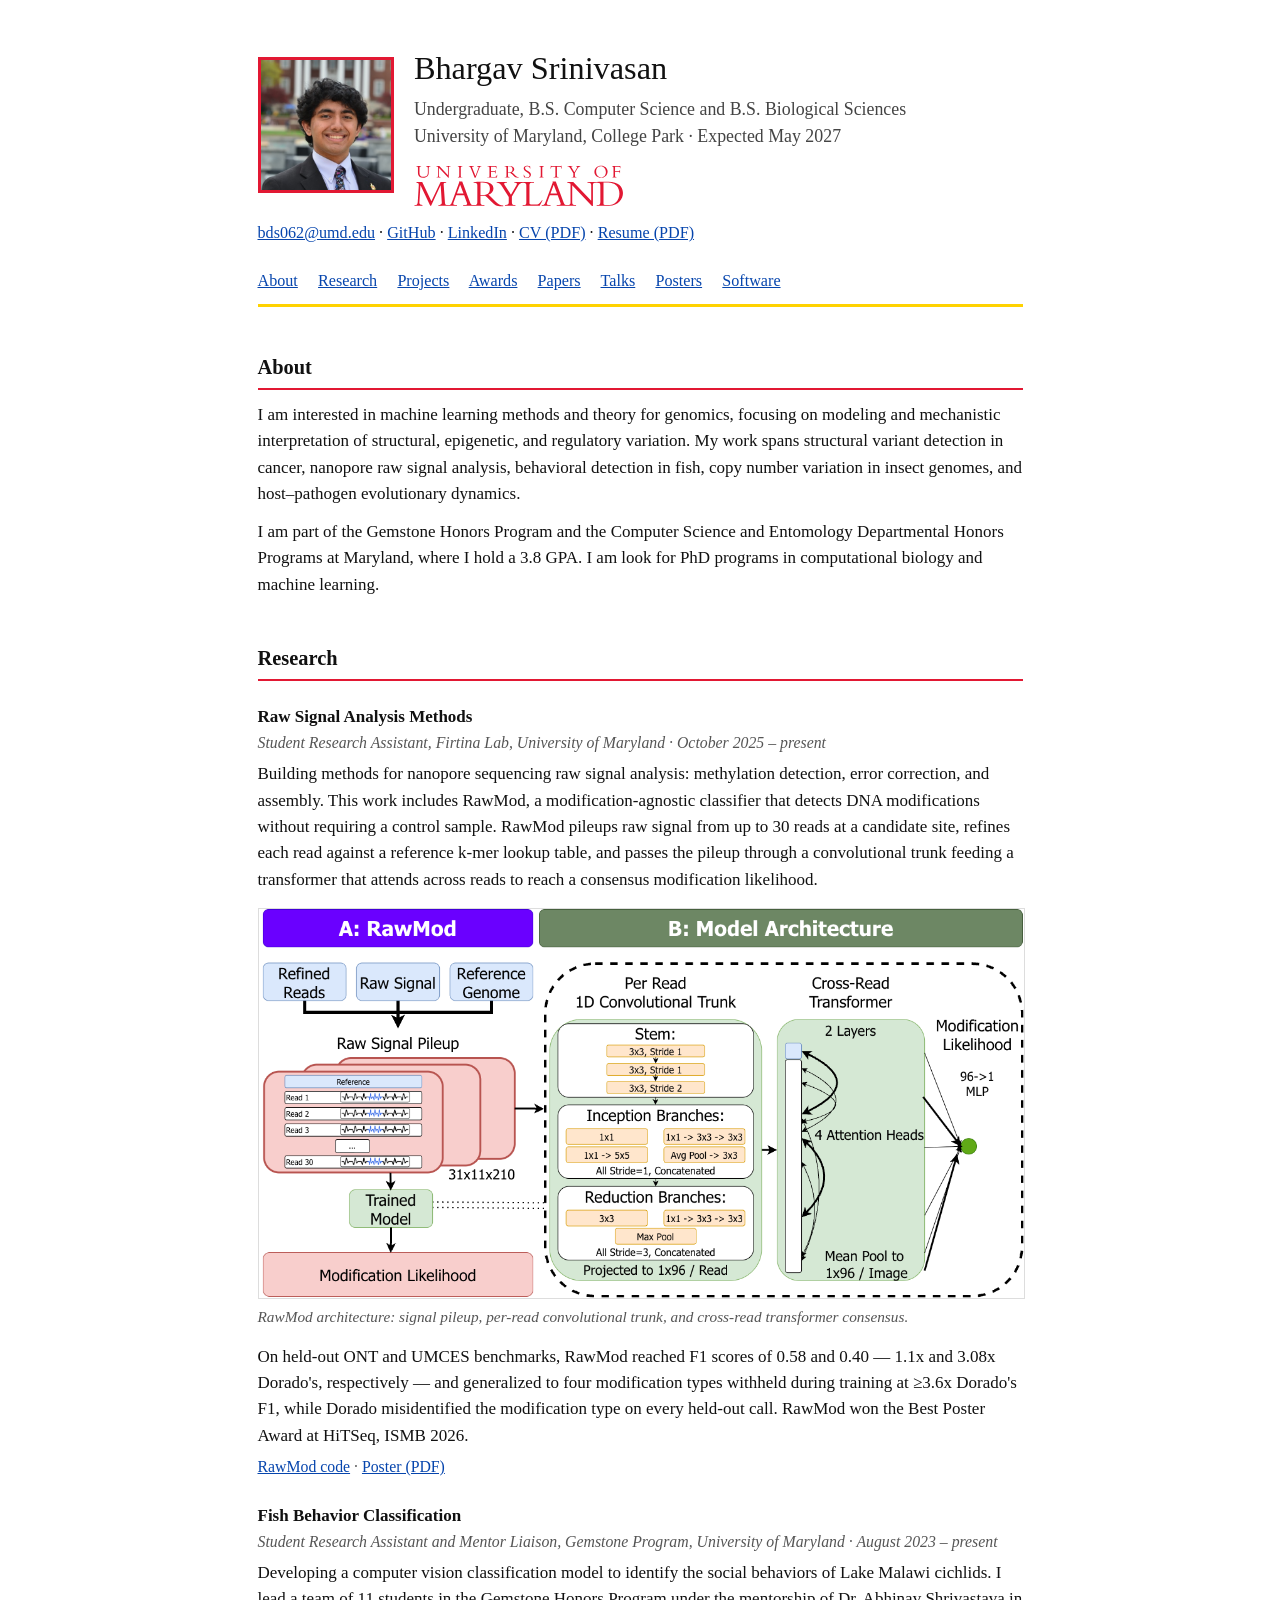
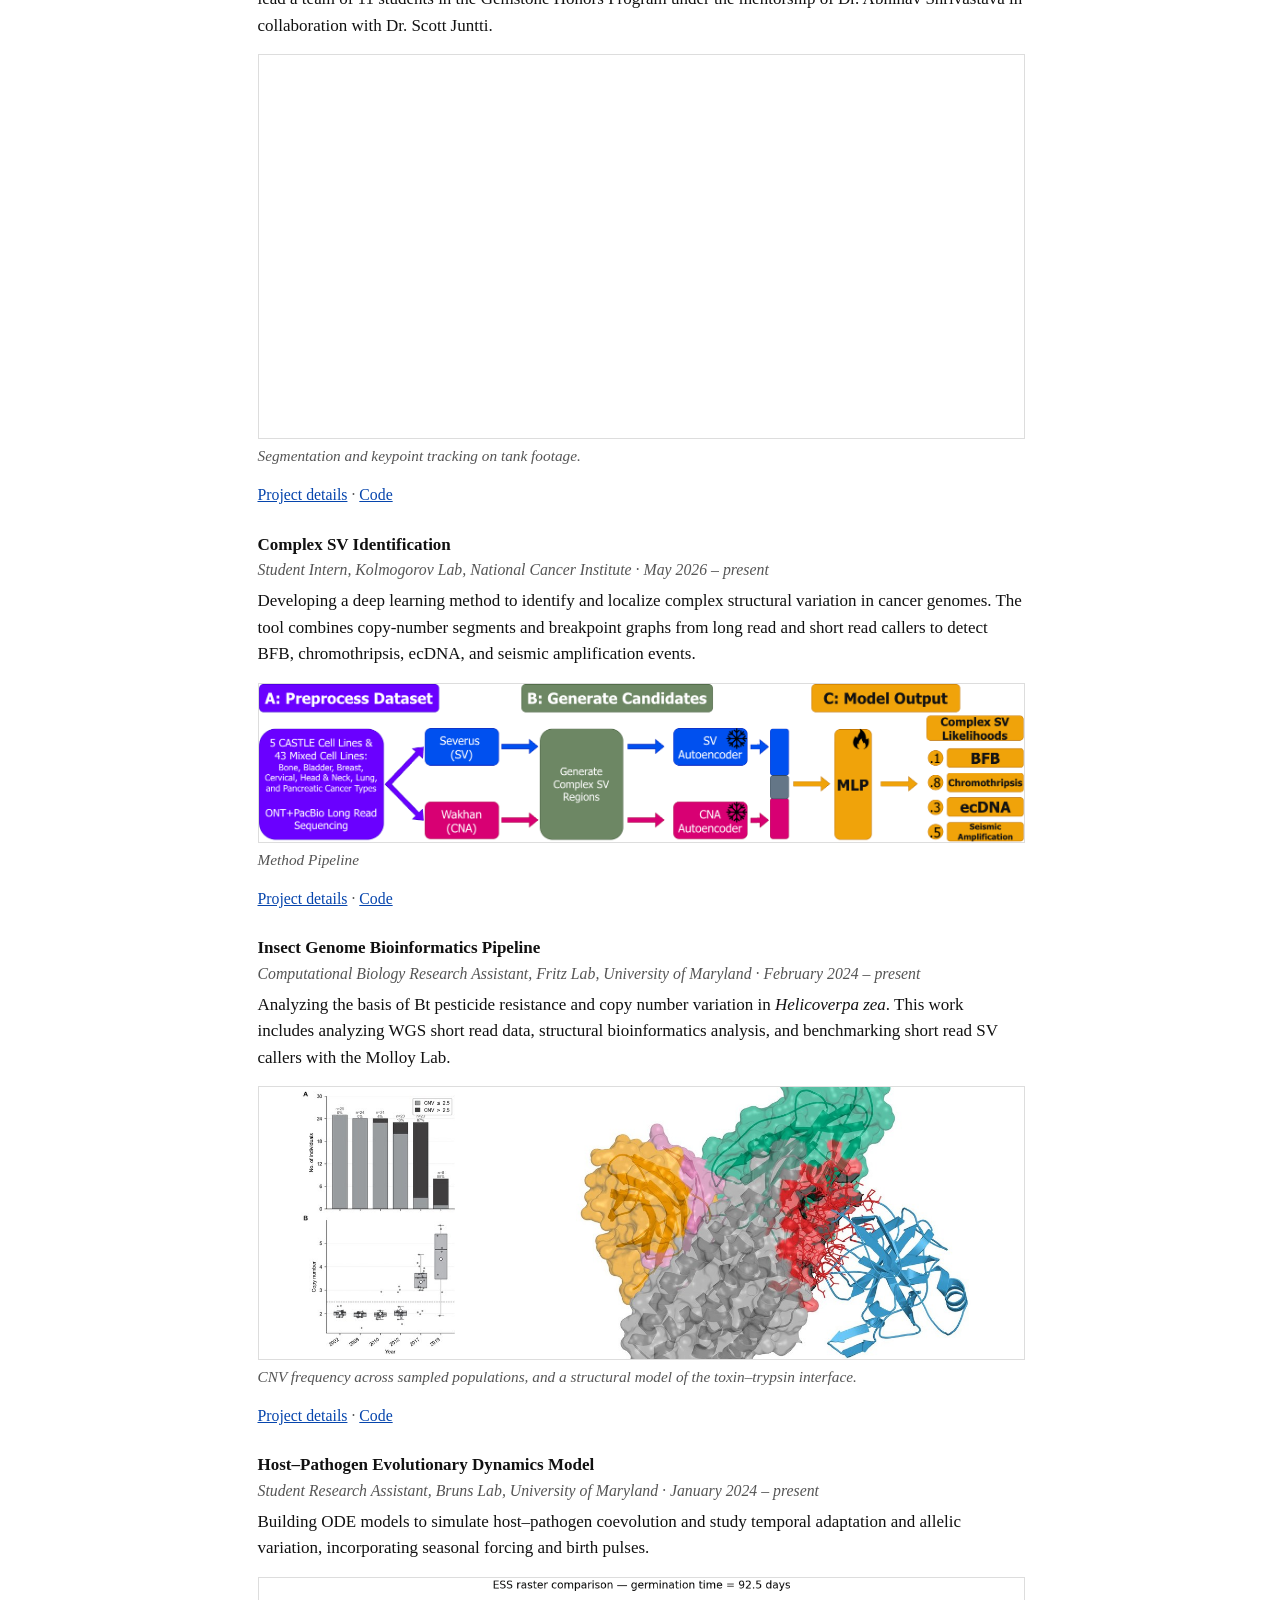
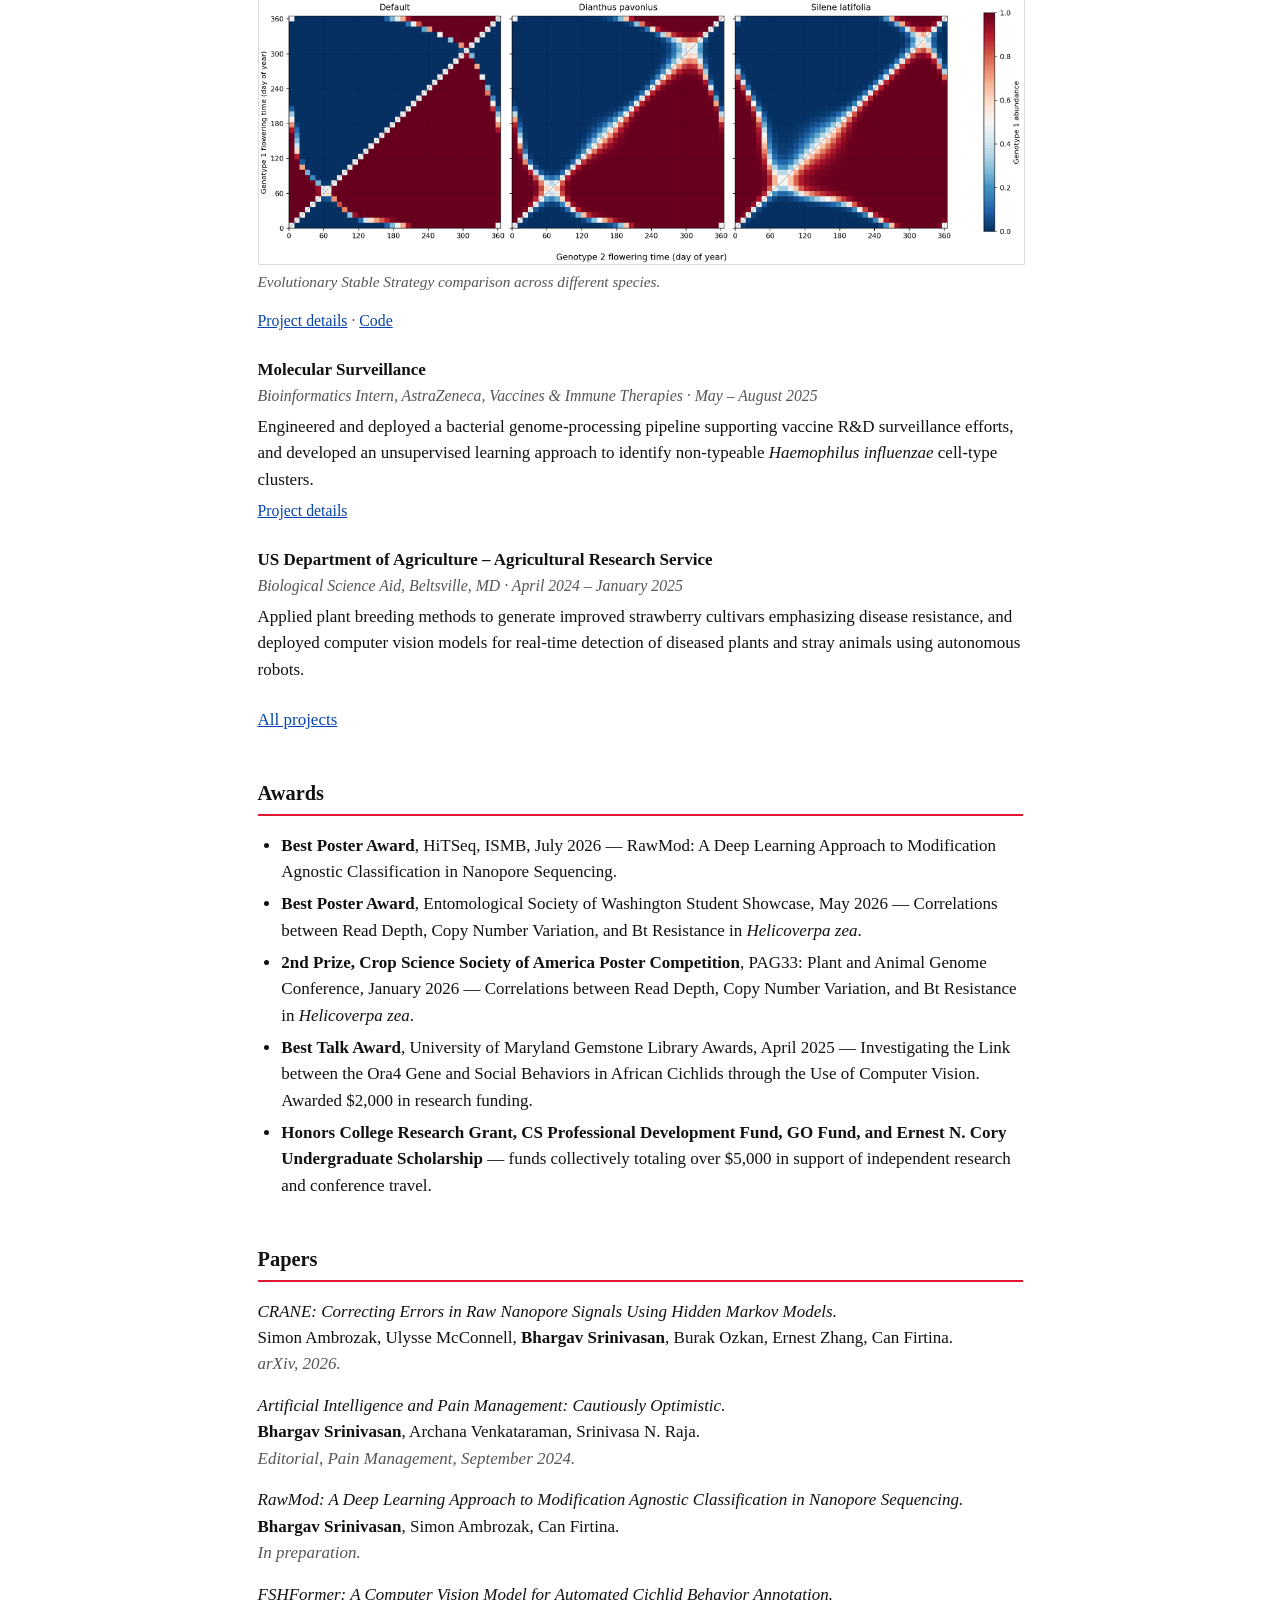
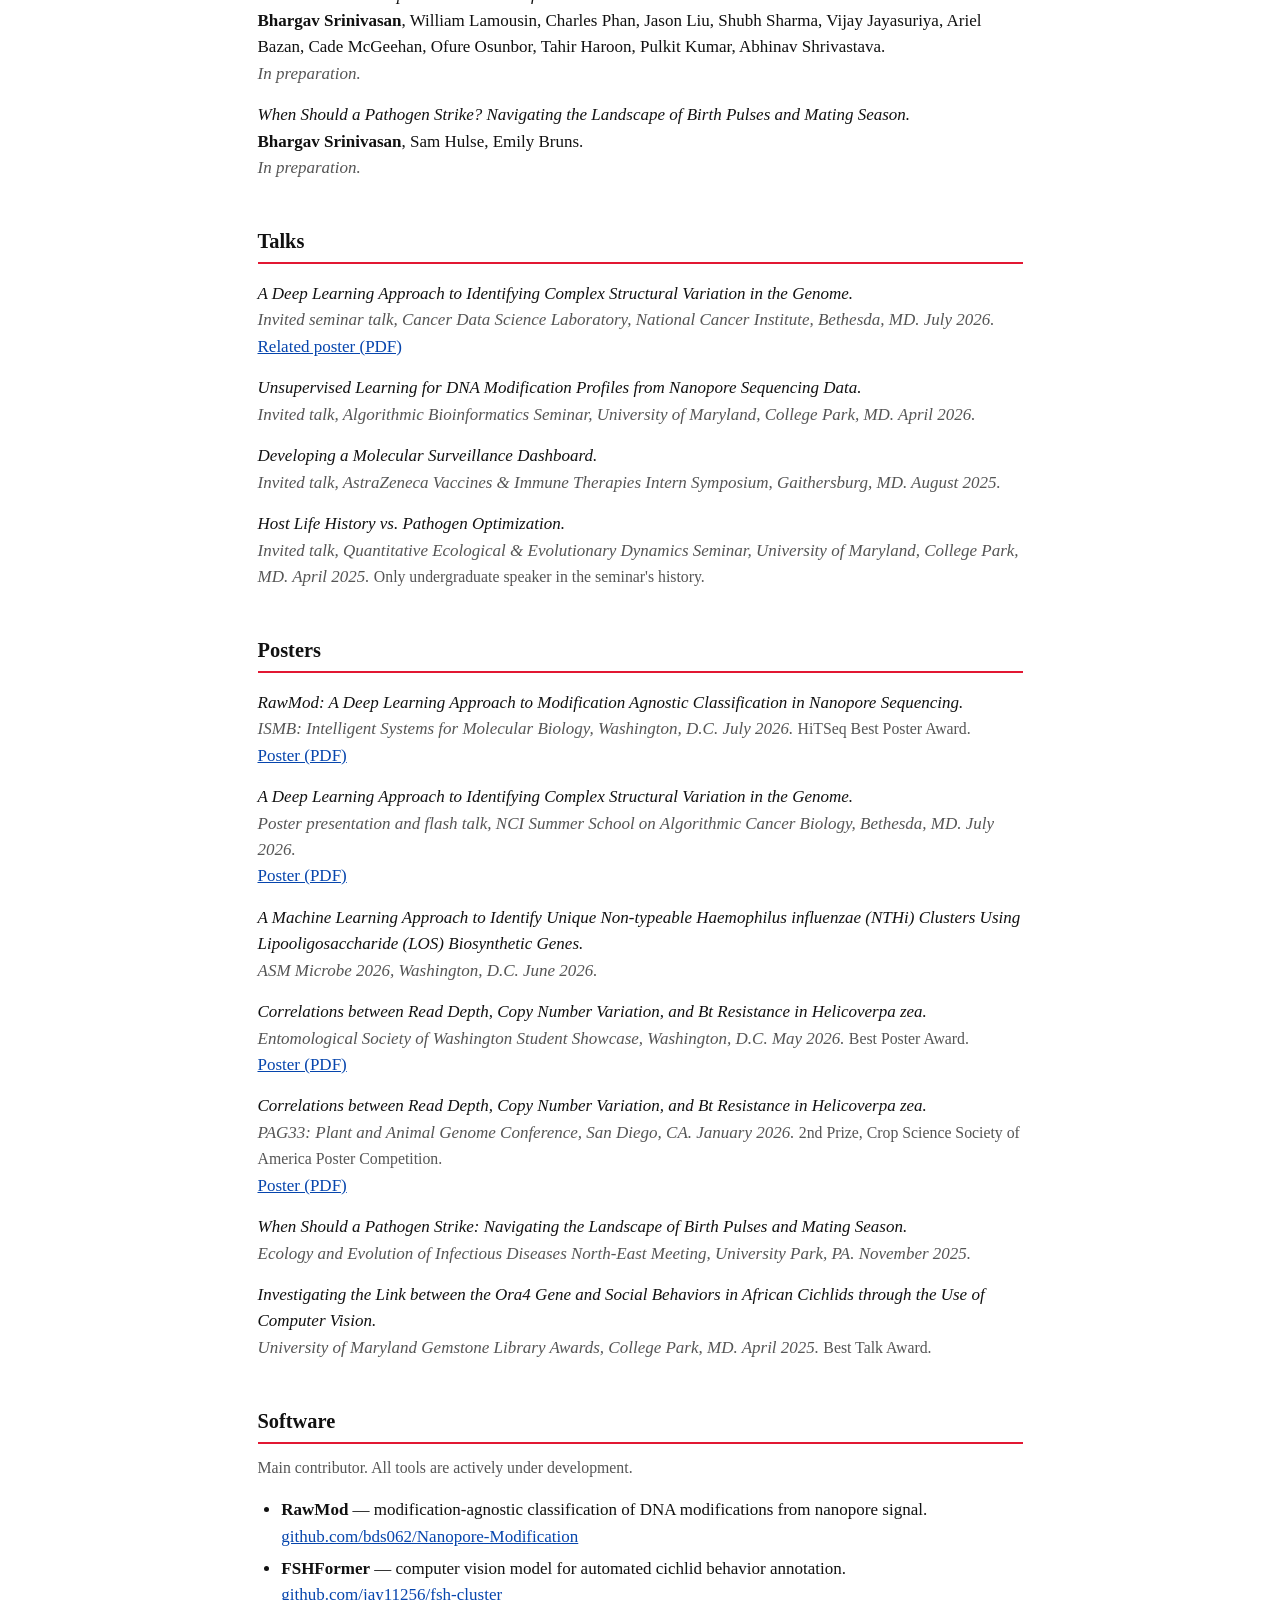
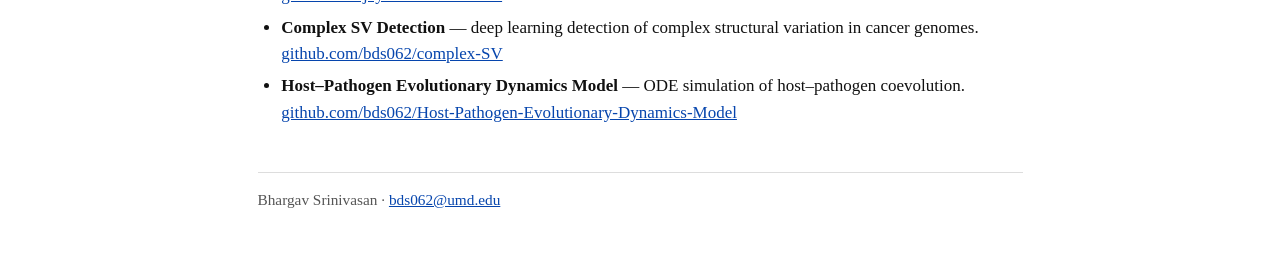
==== commit cdf1c9c7: "new format + RawMod poster" ====
--- a/index.html
+++ b/index.html
@@ -1,1347 +1,388 @@
 <!DOCTYPE html>
 <html lang="en">
 <head>
-  <meta charset="UTF-8" />
-  <meta name="viewport" content="width=device-width, initial-scale=1.0" />
-  <title>Bhargav Srinivasan</title>
-  <link rel="preconnect" href="https://fonts.googleapis.com" />
-  <link rel="preconnect" href="https://fonts.gstatic.com" crossorigin />
-  <link href="https://fonts.googleapis.com/css2?family=Inter:wght@300;400;500;600&family=JetBrains+Mono:ital,wght@0,300;0,400;0,500;1,300;1,400&display=swap" rel="stylesheet" />
-  <style>
-    /* ─── Tokens ─────────────────────────────────────────────── */
-    :root {
-      --bg:        #070f0b;
-      --surface:   #0e1812;
-      --surface2:  #121f17;
-      --border:    #1a2e21;
-      --muted:     #2e4d3a;
-      --dim:       #5a8a6a;
-      --body:      #b0d4bc;
-      --bright:    #e4f5ea;
-      --accent:    #4ade91;   /* genome-green — primary */
-      --accent2:   #5b9cf6;   /* neural-blue — secondary */
-      --warm:      #fb923c;   /* activation-orange — highlight */
-      --purple:    #a78bfa;   /* embedding-purple */
-      --mono:      'JetBrains Mono', monospace;
-      --sans:      'Inter', sans-serif;
-      --r:         8px;
-      --r-lg:      14px;
-    }
-
-    *, *::before, *::after { box-sizing: border-box; margin: 0; padding: 0; }
-    html { scroll-behavior: smooth; }
-    body {
-      background: var(--bg);
-      color: var(--body);
-      font-family: var(--sans);
-      font-size: 15px;
-      line-height: 1.65;
-      overflow-x: hidden;
-    }
-    a { color: var(--accent); text-decoration: none; }
-    a:hover { text-decoration: underline; }
-
-    ::-webkit-scrollbar { width: 5px; }
-    ::-webkit-scrollbar-track { background: var(--bg); }
-    ::-webkit-scrollbar-thumb { background: var(--muted); border-radius: 3px; }
-
-    /* ─── Nav ─────────────────────────────────────────────────── */
-    nav {
-      position: fixed; top: 0; left: 0; right: 0; z-index: 100;
-      display: flex; align-items: center; justify-content: space-between;
-      padding: 0 clamp(1.5rem, 5vw, 4rem);
-      height: 58px;
-      background: rgba(7, 9, 15, 0.88);
-      backdrop-filter: blur(14px);
-      border-bottom: 1px solid var(--border);
-    }
-    .nav-logo {
-      font-family: var(--mono);
-      font-size: 13px;
-      color: var(--bright);
-      letter-spacing: 0.01em;
-      display: flex; align-items: center; gap: 8px;
-    }
-    .nav-logo-dot {
-      width: 7px; height: 7px; border-radius: 50%;
-      background: var(--accent2);
-      animation: softpulse 2.8s ease-in-out infinite;
-    }
-    @keyframes softpulse {
-      0%,100% { opacity: 1; } 50% { opacity: 0.35; }
-    }
-    .nav-links {
-      display: flex; gap: 2rem; list-style: none;
-    }
-    .nav-links a {
-      font-size: 13px;
-      font-weight: 400;
-      color: var(--dim);
-      transition: color 0.2s;
-      letter-spacing: 0.01em;
-    }
-    .nav-links a:hover { color: var(--bright); text-decoration: none; }
-
-    /* ─── Layout ─────────────────────────────────────────────── */
-    main { padding-top: 58px; position: relative; z-index: 1; }
-    .section {
-      max-width: 880px;
-      margin: 0 auto;
-      padding: clamp(4rem, 9vw, 6.5rem) clamp(1.5rem, 5vw, 2rem);
-    }
-
-    /* ─── Eyebrow / headings ─────────────────────────────────── */
-    .eyebrow {
-      display: inline-flex; align-items: center; gap: 6px;
-      font-family: var(--mono);
-      font-size: 11px;
-      letter-spacing: 0.14em;
-      text-transform: uppercase;
-      color: var(--accent);
-      margin-bottom: 0.9rem;
-      background: rgba(91,156,246,0.08);
-      border: 1px solid rgba(91,156,246,0.18);
-      padding: 4px 10px;
-      border-radius: 20px;
-    }
-    h2.section-title {
-      font-family: var(--sans);
-      font-size: clamp(1.7rem, 3.5vw, 2.3rem);
-      font-weight: 600;
-      color: var(--bright);
-      margin-bottom: 0.5rem;
-      line-height: 1.2;
-      letter-spacing: -0.02em;
-    }
-    .section-sub {
-      color: var(--dim);
-      font-size: 14px;
-      margin-bottom: 2.5rem;
-      max-width: 500px;
-      line-height: 1.6;
-    }
-
-    /* ─── Hero ───────────────────────────────────────────────── */
-    #hero {
-      min-height: calc(100vh - 58px);
-      display: flex; flex-direction: column; justify-content: center;
-      padding: clamp(3rem, 8vw, 6rem) clamp(1.5rem, 5vw, 4rem);
-      max-width: 1100px; margin: 0 auto;
-      position: relative;
-    }
-
-    /* biological background — signature element */
-    #bio-bg {
-      position: fixed; top: 0; right: 0; width: 54vw; height: 100vh;
-      pointer-events: none; z-index: 0;
-    }
-    #bio-bg canvas {
-      position: absolute; top: 0; left: 0; width: 100%; height: 100%;
-    }
-    @keyframes helixDrift { 0%,100%{transform:translateY(0)} 50%{transform:translateY(-18px)} }
-    @keyframes coverageShimmer { 0%,100%{opacity:0.55} 50%{opacity:0.85} }
-    @keyframes basePulse { 0%,100%{opacity:0.7} 50%{opacity:1} }
-
-    .hero-inner { position: relative; z-index: 1; max-width: 620px; }
-
-    .hero-status {
-      display: inline-flex; align-items: center; gap: 8px;
-      font-family: var(--mono);
-      font-size: 12px;
-      color: var(--dim);
-      margin-bottom: 1.8rem;
-      background: var(--surface);
-      border: 1px solid var(--border);
-      padding: 6px 14px;
-      border-radius: 20px;
-    }
-    .hero-status .live-dot {
-      width: 6px; height: 6px; border-radius: 50%; background: var(--accent2);
-      animation: softpulse 2s infinite;
-    }
-
-    h1 {
-      font-size: clamp(2.6rem, 6vw, 4.4rem);
-      font-weight: 600;
-      color: var(--bright);
-      line-height: 1.08;
-      margin-bottom: 0.35rem;
-      letter-spacing: -0.03em;
-    }
-    .h1-sub {
-      font-size: clamp(1.1rem, 2.5vw, 1.5rem);
-      font-weight: 300;
-      color: var(--accent);
-      letter-spacing: -0.01em;
-      margin-bottom: 1.5rem;
-      font-family: var(--mono);
-    }
-
-    .hero-desc {
-      font-size: 15px;
-      color: var(--body);
-      max-width: 520px;
-      margin-bottom: 2rem;
-      line-height: 1.75;
-    }
-    .hero-desc em { color: var(--accent2); font-style: normal; font-weight: 500; }
-
-    .hero-chips {
-      display: flex; flex-wrap: wrap; gap: 0.45rem;
-      margin-bottom: 2.2rem;
-    }
-    .chip {
-      font-size: 12px;
-      padding: 4px 12px;
-      border: 1px solid var(--border);
-      border-radius: 20px;
-      color: var(--dim);
-      background: var(--surface);
-      transition: all 0.18s;
-      cursor: default;
-    }
-    .chip:hover { border-color: var(--accent); color: var(--accent); }
-    .chip.hl { border-color: rgba(91,156,246,0.35); color: var(--accent); background: rgba(91,156,246,0.07); }
-
-    .hero-ctas { display: flex; flex-wrap: wrap; gap: 0.75rem; }
-    .hero-ctas .download-btn::before { content: '↓ '; }
-
-    .btn {
-      font-size: 13px;
-      font-weight: 500;
-      padding: 9px 20px;
-      border-radius: var(--r);
-      border: 1.5px solid var(--accent);
-      color: var(--accent);
-      background: transparent;
-      cursor: pointer;
-      transition: all 0.18s;
-      display: inline-block;
-    }
-    .btn:hover { background: var(--accent); color: var(--bg); text-decoration: none; }
-    .btn.ghost { border-color: var(--border); color: var(--dim); }
-    .btn.ghost:hover { border-color: var(--dim); color: var(--body); background: transparent; }
-
-    /* ─── Divider ────────────────────────────────────────────── */
-    .divider { border: 0; height: 1rem; max-width: 880px; margin: 0 auto; }
-
-    /* ─── Research cards ─────────────────────────────────────── */
-    .research-grid { display: flex; flex-direction: column; gap: 12px; }
-
-    .rcard {
-      background: var(--surface);
-      border: 1px solid var(--border);
-      border-radius: var(--r-lg);
-      overflow: hidden;
-      transition: border-color 0.2s, background 0.2s;
-    }
-    .rcard:hover { border-color: var(--muted); }
-    .rcard.open { border-color: rgba(91,156,246,0.3); background: var(--surface2); }
-
-    .rcard-header {
-      display: flex; align-items: stretch;
-      cursor: pointer;
-      user-select: none;
-    }
-
-    /* colored left-bar per category */
-    .rcard-bar { width: 4px; flex-shrink: 0; background: var(--muted); border-radius: 0; transition: background 0.2s; }
-    .rcard:hover .rcard-bar, .rcard.open .rcard-bar { background: var(--accent); }
-    .rcard-bar.green { background: var(--accent2); }
-    .rcard-bar.orange { background: var(--warm); }
-    .rcard-bar.purple { background: var(--purple); }
-    .rcard:hover .rcard-bar.green, .rcard.open .rcard-bar.green { background: var(--accent2); }
-    .rcard:hover .rcard-bar.orange, .rcard.open .rcard-bar.orange { background: var(--warm); }
-    .rcard:hover .rcard-bar.purple, .rcard.open .rcard-bar.purple { background: var(--purple); }
-
-    .rcard-top {
-      flex: 1; padding: 1.1rem 1.4rem;
-      display: flex; align-items: center; justify-content: space-between; gap: 1rem;
-    }
-    .rcard-left { flex: 1; min-width: 0; }
-    .rcard-category {
-      font-family: var(--mono);
-      font-size: 10px;
-      letter-spacing: 0.12em;
-      text-transform: uppercase;
-      color: var(--muted);
-      margin-bottom: 0.3rem;
-    }
-    .rcard-title {
-      font-size: 14.5px;
-      font-weight: 600;
-      color: var(--bright);
-      line-height: 1.35;
-    }
-    .rcard-org {
-      font-size: 12.5px;
-      color: var(--dim);
-      margin-top: 0.2rem;
-    }
-    .rcard-right {
-      display: flex; flex-direction: column; align-items: flex-end; gap: 0.4rem; flex-shrink: 0;
-    }
-    .rcard-date { font-family: var(--mono); font-size: 11px; color: var(--muted); }
-    .rcard-chevron {
-      font-size: 18px; color: var(--muted);
-      transition: transform 0.25s, color 0.2s;
-      line-height: 1;
-    }
-    .rcard.open .rcard-chevron { transform: rotate(180deg); color: var(--accent); }
-
-    /* badge */
-    .badge {
-      font-size: 10px; font-family: var(--mono);
-      padding: 2px 8px; border-radius: 20px; white-space: nowrap;
-    }
-    .badge.active   { background: rgba(74,222,145,0.1); color: #4ade91; border: 1px solid rgba(74,222,145,0.22); }
-    .badge.intern   { background: rgba(251,146,60,0.1); color: var(--warm); border: 1px solid rgba(251,146,60,0.22); }
-    .badge.new      { background: rgba(167,139,250,0.12); color: var(--purple); border: 1px solid rgba(167,139,250,0.24); }
-
-    /* expanded body */
-    .rcard-body {
-      display: none;
-      padding: 0 1.4rem 1.4rem 1.75rem;
-      border-top: 1px solid var(--border);
-    }
-    .rcard.open .rcard-body { display: block; }
-
-    .rcard-desc {
-      font-size: 14px; color: var(--body);
-      line-height: 1.75; margin: 1rem 0 1.25rem; max-width: 660px;
-    }
-    .rcard-visual {
-      width: 100%; min-height: 150px;
-      border: 1px dashed var(--border);
-      border-radius: var(--r);
-      background: var(--bg);
-      display: flex; align-items: center; justify-content: center;
-      font-family: var(--mono); font-size: 11px; color: var(--muted);
-      margin-bottom: 1.1rem;
-    }
-
-    .media-quicklook {
-      min-height: 0; padding: 4px; overflow: hidden;
-      background: var(--bg); isolation: isolate;
-    }
-    .media-quicklook img, .media-quicklook video {
-      display: block; width: 100%; height: auto;
-      object-fit: contain; background: #000; position: relative; z-index: 1;
-    }
-
-    .complex-sv-quicklook {
-      padding: 6px; background: #fff; border-style: solid;
-    }
-    .complex-sv-quicklook a { display: block; width: 100%; }
-    .complex-sv-quicklook img { background: #fff; }
-
-    .rcard-tools { display: flex; flex-wrap: wrap; gap: 6px; margin-bottom: 1rem; }
-    .tool-chip {
-      font-family: var(--mono); font-size: 10.5px;
-      padding: 3px 8px; border: 1px solid var(--border);
-      border-radius: 4px; color: var(--muted); background: var(--bg);
-    }
-    .rcard-links { display: flex; flex-wrap: wrap; gap: 1rem; }
-    .rcard-links a {
-      font-size: 12px; font-family: var(--mono);
-      color: var(--accent); display: flex; align-items: center; gap: 4px;
-      transition: color 0.15s;
-    }
-    .rcard-links a:hover { color: var(--bright); text-decoration: none; }
-    .rcard-links a::before { content: '↗ '; font-size: 9px; opacity: 0.6; }
-
-    /* ─── Category filter bar ────────────────────────────────── */
-    .filter-bar {
-      display: flex; flex-wrap: wrap; gap: 0.5rem;
-      margin-bottom: 1.5rem;
-    }
-    .fchip {
-      font-size: 12px; padding: 5px 14px;
-      border: 1px solid var(--border); border-radius: 20px;
-      color: var(--dim); background: var(--surface);
-      cursor: pointer; transition: all 0.18s;
-    }
-    .fchip:hover, .fchip.active { border-color: var(--accent); color: var(--accent); background: rgba(91,156,246,0.07); }
-
-    /* ─── Publications ───────────────────────────────────────── */
-    .pub-list { display: flex; flex-direction: column; gap: 1rem; }
-    .pub-filter-note { color: var(--muted); font-family: var(--mono); font-size: 11px; margin: -0.75rem 0 1.5rem; }
-    .pub-type {
-      display: inline-flex; align-items: center; width: fit-content;
-      font-family: var(--mono); font-size: 10px; letter-spacing: 0.08em;
-      text-transform: uppercase; padding: 2px 8px; border-radius: 4px;
-      margin-bottom: 0.55rem; border: 1px solid rgba(74,222,145,0.24);
-      color: var(--accent); background: rgba(74,222,145,0.08);
-    }
-    .pub-type.talk { color: var(--accent2); border-color: rgba(91,156,246,0.28); background: rgba(91,156,246,0.08); }
-    .pub-type.paper { color: var(--purple); border-color: rgba(167,139,250,0.28); background: rgba(167,139,250,0.08); }
-    .pub-type.editorial { color: var(--warm); border-color: rgba(251,146,60,0.28); background: rgba(251,146,60,0.08); }
-    .pub-item.is-hidden { display: none; }
-    .pub-item {
-      background: var(--surface);
-      border: 1px solid var(--border);
-      border-radius: var(--r-lg);
-      padding: 1.2rem 1.5rem;
-      transition: border-color 0.2s;
-      display: flex; gap: 1.25rem; align-items: flex-start;
-    }
-    .pub-item:hover { border-color: var(--muted); }
-    .pub-year {
-      font-family: var(--mono); font-size: 11px; color: var(--muted);
-      padding-top: 3px; flex-shrink: 0; width: 34px; text-align: right;
-    }
-    .pub-content { flex: 1; }
-    .pub-venue {
-      font-family: var(--mono); font-size: 10px;
-      letter-spacing: 0.12em; text-transform: uppercase;
-      color: var(--accent); margin-bottom: 0.3rem;
-    }
-    .pub-title {
-      font-size: 14px; font-weight: 500;
-      color: var(--bright); margin-bottom: 0.3rem; line-height: 1.4;
-    }
-    .pub-authors { font-size: 12px; color: var(--dim); margin-bottom: 0.4rem; }
-    .pub-authors strong { color: var(--body); }
-    .pub-meta { font-family: var(--mono); font-size: 11px; color: var(--muted); }
-    .pub-award {
-      display: inline-flex; align-items: center; gap: 4px;
-      font-size: 10px; color: var(--warm); font-family: var(--mono);
-      background: rgba(251,146,60,0.08); border: 1px solid rgba(251,146,60,0.2);
-      padding: 2px 7px; border-radius: 4px; margin-top: 5px;
-    }
-
-    /* ─── Documents / awards ────────────────────────────────── */
-    .document-grid, .award-list { display: grid; grid-template-columns: repeat(2, minmax(0, 1fr)); gap: 1rem; }
-    .document-card, .award-item {
-      background: var(--surface); border: 1px solid var(--border);
-      border-radius: var(--r-lg); padding: 1.2rem 1.4rem;
-      transition: border-color 0.2s;
-    }
-    .document-card:hover, .award-item:hover { border-color: var(--muted); }
-    .document-type, .award-type {
-      font-family: var(--mono); font-size: 10px; letter-spacing: 0.12em;
-      text-transform: uppercase; color: var(--accent); margin-bottom: 0.45rem;
-    }
-    .document-title, .award-title { color: var(--bright); font-size: 14px; font-weight: 600; line-height: 1.4; }
-    .document-meta, .award-meta { color: var(--muted); font-family: var(--mono); font-size: 11px; margin-top: 0.45rem; }
-    .document-link { display: inline-block; margin-top: 1rem; font-family: var(--mono); font-size: 12px; }
-    .document-link::before { content: '↓ '; }
-    .award-list { grid-template-columns: 1fr; }
-    .award-item { display: flex; gap: 1rem; align-items: flex-start; }
-    .award-year { color: var(--muted); font-family: var(--mono); font-size: 11px; flex-shrink: 0; padding-top: 2px; width: 34px; }
-    .award-content { flex: 1; }
-    .award-title { color: var(--warm); }
-    .award-meta { color: var(--dim); }
-    @media (max-width: 600px) { .document-grid { grid-template-columns: 1fr; } }
-
-    /* ─── About terminal ─────────────────────────────────────── */
-    .about-grid { display: grid; grid-template-columns: 1fr 1fr; gap: 1rem; }
-    @media (max-width: 600px) { .about-grid { grid-template-columns: 1fr; } }
-
-    .terminal {
-      background: var(--surface); border: 1px solid var(--border);
-      border-radius: var(--r-lg); overflow: hidden; grid-column: span 2;
-    }
-    @media (max-width: 600px) { .terminal { grid-column: span 1; } }
-    .terminal-bar {
-      background: var(--surface2); padding: 8px 14px;
-      display: flex; align-items: center; gap: 6px;
-      border-bottom: 1px solid var(--border);
-    }
-    .td { width: 10px; height: 10px; border-radius: 50%; }
-    .td-r { background: #ff5f57; } .td-y { background: #febc2e; } .td-g { background: #28c840; }
-    .terminal-title { font-family: var(--mono); font-size: 11px; color: var(--muted); margin-left: 6px; }
-    .terminal-body {
-      padding: 1.3rem 1.5rem;
-      font-family: var(--mono); font-size: 12.5px; line-height: 1.95;
-    }
-    .t-p { color: var(--accent2); } .t-cmd { color: var(--bright); }
-    .t-key { color: var(--accent); } .t-val { color: var(--body); }
-    .t-c { color: var(--muted); }
-    .cursor {
-      display: inline-block; width: 7px; height: 13px;
-      background: var(--accent2); vertical-align: middle;
-      animation: blink 1.1s step-end infinite;
-    }
-    @keyframes blink { 0%,100%{opacity:1} 50%{opacity:0} }
-
-    .stat-card {
-      background: var(--surface); border: 1px solid var(--border);
-      border-radius: var(--r-lg); padding: 1.25rem 1.4rem;
-      transition: border-color 0.2s;
-    }
-    .stat-card:hover { border-color: var(--muted); }
-    .stat-num {
-      font-family: var(--mono); font-size: 2rem; font-weight: 600;
-      color: var(--bright); line-height: 1;
-      margin-bottom: 0.4rem;
-    }
-    .stat-num span { color: var(--accent); }
-    .stat-label { font-size: 12.5px; color: var(--dim); }
-
-    /* ─── Neural net SVG ─────────────────────────────────────── */
-    /* drawn with JS below */
-
-    /* ─── Footer ─────────────────────────────────────────────── */
-    footer {
-      border-top: 1px solid var(--border);
-      padding: 2rem clamp(1.5rem, 5vw, 4rem);
-      display: flex; align-items: center; justify-content: space-between;
-      flex-wrap: wrap; gap: 1rem; max-width: 1100px; margin: 0 auto;
-    }
-    .footer-left { font-family: var(--mono); font-size: 12px; color: var(--muted); }
-    .footer-links { display: flex; gap: 1.5rem; list-style: none; }
-    .footer-links a { font-size: 13px; color: var(--muted); transition: color 0.2s; }
-    .footer-links a:hover { color: var(--accent); text-decoration: none; }
-
-    @media (max-width: 640px) {
-      .nav-links { gap: 1.1rem; }
-      .rcard-top { flex-direction: column; align-items: flex-start; }
-      .rcard-right { flex-direction: row; align-items: center; }
-    }
-  </style>
+<meta charset="utf-8">
+<meta name="viewport" content="width=device-width, initial-scale=1">
+<title>Bhargav Srinivasan</title>
+<link rel="stylesheet" href="assets/css/style.css">
 </head>
 <body>
 
-<!-- biological background -->
-<div id="bio-bg" aria-hidden="true">
-  <svg id="bio-svg" width="100%" height="100%" xmlns="http://www.w3.org/2000/svg" style="position:absolute;top:0;left:0;width:100%;height:100%">
-    <defs>
-      <linearGradient id="fadeLeft" x1="0" y1="0" x2="1" y2="0">
-        <stop offset="0%" stop-color="#07090f" stop-opacity="1"/>
-        <stop offset="40%" stop-color="#07090f" stop-opacity="0"/>
-      </linearGradient>
-      <linearGradient id="fadeTop" x1="0" y1="0" x2="0" y2="1">
-        <stop offset="0%" stop-color="#07090f" stop-opacity="0.7"/>
-        <stop offset="20%" stop-color="#07090f" stop-opacity="0"/>
-        <stop offset="80%" stop-color="#07090f" stop-opacity="0"/>
-        <stop offset="100%" stop-color="#07090f" stop-opacity="0.8"/>
-      </linearGradient>
-    </defs>
-    <!-- drawn by JS below -->
-    <g id="helix-group" style="animation: helixDrift 8s ease-in-out infinite"></g>
-    <g id="coverage-group"></g>
-    <g id="chrom-group"></g>
-    <!-- fade overlays keep edges clean -->
-    <rect width="100%" height="100%" fill="url(#fadeLeft)"/>
-    <rect width="100%" height="100%" fill="url(#fadeTop)"/>
-  </svg>
-</div>
-
-<!-- ─── Nav ────────────────────────────────────────────────── -->
-<nav>
-  <div class="nav-logo">
-    <div class="nav-logo-dot"></div>
-    Bhargav Srinivasan
-  </div>
-  <ul class="nav-links">
-    <li><a href="#research">Research</a></li>
-    <li><a href="#publications">Publications</a></li>
-    <li><a href="#awards">Awards</a></li>
-    <li><a href="#documents">CV / Resume</a></li>
-    <li><a href="#about">About</a></li>
-    <li><a href="mailto:bds062@umd.edu">Contact</a></li>
-  </ul>
+<header class="masthead">
+  <img class="portrait" src="assets/img/profile.jpg" alt="Bhargav Srinivasan">
+  <div class="masthead-text">
+    <h1>Bhargav Srinivasan</h1>
+    <p class="subtitle">
+      Undergraduate, B.S. Computer Science and B.S. Biological Sciences<br>
+      University of Maryland, College Park &middot; Expected May 2027
+    </p>
+    <img class="umd-logo" src="assets/img/umd-wordmark.svg"
+         alt="University of Maryland" width="277" height="55">
+  </div>
+</header>
+
+<p class="contact">
+  <a href="mailto:bds062@umd.edu">bds062@umd.edu</a> &middot;
+  <a href="https://github.com/bds062">GitHub</a> &middot;
+  <a href="https://linkedin.com/in/bhargavdsrinivasan">LinkedIn</a> &middot;
+  <a href="BhargavSrinivasanCV.pdf">CV (PDF)</a> &middot;
+  <a href="BhargavSrinivasanResume.pdf">Resume (PDF)</a>
+</p>
+
+<nav class="nav">
+  <a href="#about">About</a>
+  <a href="#research">Research</a>
+  <a href="projects/">Projects</a>
+  <a href="#awards">Awards</a>
+  <a href="#papers">Papers</a>
+  <a href="#talks">Talks</a>
+  <a href="#posters">Posters</a>
+  <a href="#software">Software</a>
 </nav>
 
-<main>
-
-  <!-- ─── Hero ──────────────────────────────────────────────── -->
-  <section id="hero">
-    <div class="hero-inner">
-
-      <div class="hero-status">
-        <div class="live-dot"></div>
-        UMD College Park · B.S. CS + Biological Sciences · Expected May 2027
-      </div>
-
-      <h1>Bhargav Srinivasan</h1>
-      <div class="h1-sub">deep learning × genomics</div>
-
-      <p class="hero-desc">
-        I build deep learning tools that read biological sequences the way transformers read language.
-        My work spans <em>copy number variation in insect genomes</em>,
-        <em>structural variant detection in cancer</em>, and
-        <em>host–pathogen evolutionary dynamics</em> — always with a pipeline running somewhere on an HPC cluster.
-      </p>
-
-      <div class="hero-chips">
-        <span class="chip hl">Deep Learning for Genomics</span>
-        <span class="chip hl">Structural Variation</span>
-        <span class="chip hl">Copy Number Variation</span>
-        <span class="chip">WGS Pipelines</span>
-        <span class="chip">Transformer Models</span>
-        <span class="chip">Cancer Genomics</span>
-        <span class="chip">ODE Modeling</span>
-        <span class="chip">HPC / SLURM</span>
-      </div>
-
-      <div class="hero-ctas">
-        <a class="btn" href="#research">View Research</a>
-        <a class="btn ghost download-btn" href="BhargavSrinivasanCV.pdf" download>CV</a>
-        <a class="btn ghost" href="https://github.com/bds062" target="_blank">GitHub</a>
-        <a class="btn ghost" href="https://linkedin.com/in/bhargavdsrinivasan" target="_blank">LinkedIn</a>
-        <a class="btn ghost" href="mailto:bds062@umd.edu">Email</a>
-      </div>
-
-    </div>
-  </section>
-
-  <hr class="divider" />
-
-  <!-- ─── Research ──────────────────────────────────────────── -->
-  <section class="section" id="research">
-    <p class="eyebrow">Research & Experience</p>
-    <h2 class="section-title">What I've been building</h2>
-    <p class="section-sub">Click any card for details, tools, and links.</p>
-
-    <div class="filter-bar" id="filterBar">
-      <span class="fchip active" data-cat="all">All</span>
-      <span class="fchip" data-cat="dl">Deep Learning</span>
-      <span class="fchip" data-cat="genomics">Genomics</span>
-      <span class="fchip" data-cat="math">Mathematical Biology</span>
-      <span class="fchip" data-cat="industry">Industry</span>
-    </div>
-
-    <div class="research-grid" id="researchGrid">
-
-      <!-- ── Kolmogorov Lab (new, DL + cancer) ─────────────── -->
-      <div class="rcard open" data-cats="dl genomics industry">
-        <div class="rcard-header">
-          <div class="rcard-bar purple"></div>
-          <div class="rcard-top">
-            <div class="rcard-left">
-              <div class="rcard-category">Research Intern · Kolmogorov Lab</div>
-              <div class="rcard-title">Deep Learning for Complex Structural Variation in Cancer Genomes</div>
-              <div class="rcard-org">Long-read WGS · somatic SV detection · cancer genomics</div>
-            </div>
-            <div class="rcard-right">
-              <span class="badge new">Summer 2025</span>
-              <span class="rcard-date">May 2025 – Present</span>
-              <span class="rcard-chevron">▾</span>
-            </div>
-          </div>
-        </div>
-        <div class="rcard-body">
-          <p class="rcard-desc">
-            Developing complex-SV, a long-read framework that combines Wakhan copy-number segments
-            and Severus breakpoint graphs to detect BFB, chromothripsis, ecDNA, and seismic
-            amplification. The method supports both semi-localized event calls and chromosome-level
-            multilabel screening, with genome-held-out evaluation across a 48-cell-line cohort.
-          </p>
-          <div class="rcard-visual media-quicklook complex-sv-quicklook" id="vis-kol">
-            <a href="projects/deep-learning-structural-variation/" aria-label="Open the complex-SV project spotlight">
-              <img src="projects/deep-learning-structural-variation/assets/complex_sv_pipeline.png" alt="End-to-end complex-SV method" loading="lazy">
-            </a>
-          </div>
-          <div class="rcard-tools">
-            <span class="tool-chip">Python</span>
-            <span class="tool-chip">PyTorch</span>
-            <span class="tool-chip">Long-read WGS</span>
-            <span class="tool-chip">Structural Variants</span>
-            <span class="tool-chip">Cancer Genomics</span>
-            <span class="tool-chip">SLURM / HPC</span>
-          </div>
-          <div class="rcard-links">
-            <a href="projects/deep-learning-structural-variation/">Project Spotlight</a>
-            <a href="https://github.com/bds062/complex-SV" target="_blank">Code (GitHub)</a>
-          </div>
-        </div>
-      </div>
-
-      <!-- ── CNV Tool ───────────────────────────────────────── -->
-      <div class="rcard open" data-cats="dl genomics">
-        <div class="rcard-header">
-          <div class="rcard-bar green"></div>
-          <div class="rcard-top">
-            <div class="rcard-left">
-              <div class="rcard-category">Computational Genomics · Fritz Lab, UMD</div>
-              <div class="rcard-title">CNV Identification in <em>Helicoverpa zea</em></div>
-              <div class="rcard-org">Bt pesticide resistance · 237 wild WGS samples</div>
-            </div>
-            <div class="rcard-right">
-              <span class="badge active">Active</span>
-              <span class="rcard-date">Feb 2024 – Present</span>
-              <span class="rcard-chevron">▾</span>
-            </div>
-          </div>
-        </div>
-        <div class="rcard-body">
-          <p class="rcard-desc">
-            Analyzing 237 whole-genome sequenced wild <em>H. zea</em> samples to understand how copy number
-            variation drives adaptive resistance to Bt pesticides — a major agricultural challenge.
-            I'm building a CNV identification tool specifically designed for archived short-read data from
-            non-model organisms, where reference genomes are messy and read depths are uneven.
-            The project gave me a deep appreciation for how noisy real-world genomic data is, and what it
-            takes to extract signal from it.
-            Presented at PAG 2026, winning 2nd Prize in the CSSA Poster Competition.
-          </p>
-          <div class="rcard-visual" id="vis-cnv">
-            <span>[ read depth × copy number visualization — add here ]</span>
-          </div>
-          <div class="rcard-tools">
-            <span class="tool-chip">Python</span>
-            <span class="tool-chip">Bash</span>
-            <span class="tool-chip">Rust</span>
-            <span class="tool-chip">Bowtie2</span>
-            <span class="tool-chip">Samtools</span>
-            <span class="tool-chip">VCFtools</span>
-            <span class="tool-chip">SLURM</span>
-          </div>
-          <div class="rcard-links">
-            <a href="projects/helicoverpa-cnv/">Project Spotlight</a>
-            <a href="#" onclick="return false;">Poster PDF</a>
-            <a href="https://github.com/bds062" target="_blank">Code (GitHub)</a>
-          </div>
-        </div>
-      </div>
-
-      <!-- ── AstraZeneca ────────────────────────────────────── -->
-      <div class="rcard open" data-cats="genomics industry">
-        <div class="rcard-header">
-          <div class="rcard-bar orange"></div>
-          <div class="rcard-top">
-            <div class="rcard-left">
-              <div class="rcard-category">Bioinformatics Intern · AstraZeneca</div>
-              <div class="rcard-title">Bacterial Genome Surveillance Pipeline & Dashboard</div>
-              <div class="rcard-org">Early Vaccines & Immune Therapies · molecular surveillance · PowerBI</div>
-            </div>
-            <div class="rcard-right">
-              <span class="badge intern">Internship</span>
-              <span class="rcard-date">May – Aug 2025</span>
-              <span class="rcard-chevron">▾</span>
-            </div>
-          </div>
-        </div>
-        <div class="rcard-body">
-          <p class="rcard-desc">
-            Spent a summer building infrastructure for genomic surveillance at AstraZeneca's vaccine division.
-            I engineered a bacterial genome-processing pipeline for real-time strain tracking,
-            built a PowerBI dashboard that brought genomic insights to clinical and wet-lab teams without
-            requiring them to run a single script, and prototyped a structural surveillance system to
-            flag high-risk bacterial strains. It was a great lesson in making computational biology
-            accessible across an organization.
-          </p>
-          <div class="rcard-visual" id="vis-az">
-            <span>[ pipeline schematic or dashboard screenshot — add here ]</span>
-          </div>
-          <div class="rcard-tools">
-            <span class="tool-chip">Python</span>
-            <span class="tool-chip">PowerBI</span>
-            <span class="tool-chip">Bash</span>
-            <span class="tool-chip">Genome Assembly</span>
-            <span class="tool-chip">Structural Bioinformatics</span>
-          </div>
-          <div class="rcard-links">
-            <a href="projects/bacterial-genome-surveillance/">Project Spotlight</a>
-            <a href="#publications">ASM Microbe 2026 Abstract</a>
-          </div>
-        </div>
-      </div>
-
-      <!-- ── Host–Pathogen ODE ──────────────────────────────── -->
-      <div class="rcard open" data-cats="math">
-        <div class="rcard-header">
-          <div class="rcard-bar"></div>
-          <div class="rcard-top">
-            <div class="rcard-left">
-              <div class="rcard-category">Mathematical Biology · Bruns Lab, UMD</div>
-              <div class="rcard-title">Host–Pathogen Coevolution ODE Model</div>
-              <div class="rcard-org">Temporal adaptation, allelic variation & seasonal forcing</div>
-            </div>
-            <div class="rcard-right">
-              <span class="badge active">Active</span>
-              <span class="rcard-date">Jan 2024 – Present</span>
-              <span class="rcard-chevron">▾</span>
-            </div>
-          </div>
-        </div>
-        <div class="rcard-body">
-          <p class="rcard-desc">
-            Building a deterministic ODE system to model how hosts and pathogens coevolve over time —
-            incorporating allelic variation, seasonal forcing, and birth pulses that make real-world
-            infection dynamics so hard to predict. The model lets us ask "when should a pathogen strike?"
-            and produces testable predictions for lab and field experiments.
-            I was invited as the only undergraduate to present at the QEED Seminar, to an audience of
-            30+ graduate students and faculty.
-          </p>
-          <div class="rcard-visual media-quicklook" id="vis-ode">
-            <img src="projects/host-pathogen-coevolution/assets/all_parameters_rasters.gif" alt="Merged ESS raster comparison for Default, Dianthus pavonius, and Silene latifolia" loading="lazy">
-          </div>
-          <div class="rcard-tools">
-            <span class="tool-chip">Python</span>
-            <span class="tool-chip">NumPy</span>
-            <span class="tool-chip">SciPy</span>
-            <span class="tool-chip">Matplotlib</span>
-            <span class="tool-chip">ODE Solvers</span>
-          </div>
-          <div class="rcard-links">
-            <a href="projects/host-pathogen-coevolution/">Project Spotlight</a>
-            <a href="#publications">EEID NE 2025 Poster</a>
-            <a href="#publications">QEED Talk (Apr 2025)</a>
-          </div>
-        </div>
-      </div>
-
-      <!-- ── Cichlid CV ─────────────────────────────────────── -->
-      <div class="rcard open" data-cats="dl">
-        <div class="rcard-header">
-          <div class="rcard-bar"></div>
-          <div class="rcard-top">
-            <div class="rcard-left">
-              <div class="rcard-category">Computer Vision · Gemstone Team FSH, UMD</div>
-              <div class="rcard-title">Social Behavior Classification in Lake Malawi Cichlids</div>
-              <div class="rcard-org">Few-shot deep learning · PI: Abhinav Shrivastava</div>
-            </div>
-            <div class="rcard-right">
-              <span class="badge active">Active</span>
-              <span class="rcard-date">Aug 2023 – Present</span>
-              <span class="rcard-chevron">▾</span>
-            </div>
-          </div>
-        </div>
-        <div class="rcard-body">
-          <p class="rcard-desc">
-            Building a few-shot classification framework to identify the social behaviors of Lake Malawi
-            Cichlids from video — a genuinely hard recognition problem because the fish look similar
-            and behavior labels are expensive to annotate. I lead a team of 11 students and serve as
-            the main point of contact between our team and PI Abhinav Shrivastava.
-            It's taught me as much about research teamwork as it has about computer vision.
-          </p>
-          <div class="rcard-visual media-quicklook" id="vis-cichlid">
-            <video src="projects/cichlid-social-behavior/assets/segmentation_keypoints.mp4" autoplay loop muted playsinline preload="metadata"></video>
-          </div>
-          <div class="rcard-tools">
-            <span class="tool-chip">Python</span>
-            <span class="tool-chip">PyTorch</span>
-            <span class="tool-chip">Few-Shot Learning</span>
-            <span class="tool-chip">Computer Vision</span>
-            <span class="tool-chip">OpenCV</span>
-          </div>
-          <div class="rcard-links">
-            <a href="projects/cichlid-social-behavior/">Project Spotlight</a>
-            <a href="https://github.com/bds062" target="_blank">Code (GitHub)</a>
-          </div>
-        </div>
-      </div>
-
-    </div><!-- /research-grid -->
-  </section>
-
-  <hr class="divider" />
-
-  <!-- ─── Publications ──────────────────────────────────────── -->
-  <section class="section" id="publications">
-    <p class="eyebrow">Publications & Presentations</p>
-    <h2 class="section-title">Select work</h2>
-    <p class="section-sub">Conferences, posters, talks, papers, and editorial work — 2024 to present.</p>
-
-    <div class="filter-bar" id="publicationFilterBar" aria-label="Filter publications by type">
-      <span class="fchip active" data-pub-type="all">All</span>
-      <span class="fchip" data-pub-type="poster">Posters</span>
-      <span class="fchip" data-pub-type="talk">Talks</span>
-      <span class="fchip" data-pub-type="paper">Papers</span>
-      <span class="fchip" data-pub-type="editorial">Editorials</span>
-    </div>
-    <p class="pub-filter-note" id="publicationFilterNote">Showing all publication types</p>
-
-    <div class="pub-list">
-      <div class="pub-item" data-pub-types="paper">
-        <div class="pub-year">2026</div>
-        <div class="pub-content">
-          <div class="pub-type paper">Paper</div>
-          <div class="pub-venue">arXiv</div>
-          <div class="pub-title">CRANE: Correcting Errors in Raw Nanopore Signals Using Hidden Markov Models</div>
-          <div class="pub-authors">Simon Ambrozak, Ulysse McConnell, <strong>Srinivasan B.</strong>, Burak Ozkan, Ernest Zhang, Can Firtina</div>
-          <div class="pub-meta">Preprint · 2026</div>
-        </div>
-      </div>
-
-      <div class="pub-item" data-pub-types="poster">
-        <div class="pub-year">Jul 2026</div>
-        <div class="pub-content">
-          <div class="pub-type poster">Poster</div>
-          <div class="pub-venue">ISMB: Intelligent Systems for Molecular Biology · Washington, D.C.</div>
-          <div class="pub-title">RawMod: A Deep Learning Approach to Modification-Agnostic Classification in Nanopore Sequencing</div>
-          <div class="pub-authors"><strong>Srinivasan B.</strong>, Ambrozak S., Firtina C.</div>
-          <div class="pub-meta">Poster presentation · July 2026</div>
-          <div class="pub-award">🏆 HiTSeq Best Poster Award</div>
-        </div>
-      </div>
-
-      <div class="pub-item" data-pub-types="poster talk">
-        <div class="pub-year">Jul 2026</div>
-        <div class="pub-content">
-          <div class="pub-type poster">Poster + talk</div>
-          <div class="pub-venue">NCI Summer School on Algorithmic Cancer Biology · Bethesda, MD</div>
-          <div class="pub-title">A Deep Learning Approach to Identifying Complex Structural Variation in the Genome</div>
-          <div class="pub-authors"><strong>Srinivasan B.</strong></div>
-          <div class="pub-meta">Poster presentation &amp; flash talk · July 2026</div>
-        </div>
-      </div>
-
-      <div class="pub-item" data-pub-types="talk">
-        <div class="pub-year">Jul 2026</div>
-        <div class="pub-content">
-          <div class="pub-type talk">Talk</div>
-          <div class="pub-venue">Cancer Data Science Laboratory · National Cancer Institute</div>
-          <div class="pub-title">A Deep Learning Approach to Identifying Complex Structural Variation in the Genome</div>
-          <div class="pub-authors"><strong>Srinivasan B.</strong></div>
-          <div class="pub-meta">Invited seminar talk · July 2026</div>
-        </div>
-      </div>
-
-      <div class="pub-item" data-pub-types="poster">
-        <div class="pub-year">Jun 2026</div>
-        <div class="pub-content">
-          <div class="pub-type poster">Poster</div>
-          <div class="pub-venue">ASM Microbe 2026 · Washington, D.C.</div>
-          <div class="pub-title">A machine learning approach to identify unique NTHi clusters using LOS biosynthetic genes</div>
-          <div class="pub-authors">Gopalakrishnan V., Godfrey V., <strong>Srinivasan B.</strong>, et al.</div>
-          <div class="pub-meta">Non-presenting co-author · National conference · 4800+ attendees</div>
-        </div>
-      </div>
-
-      <div class="pub-item" data-pub-types="poster">
-        <div class="pub-year">May 2026</div>
-        <div class="pub-content">
-          <div class="pub-type poster">Poster</div>
-          <div class="pub-venue">Plant & Animal Genome Conference · San Diego, CA</div>
-          <div class="pub-title">Correlations between Read Depth, Copy Number Variation, and Bt Resistance in <em>Helicoverpa zea</em></div>
-          <div class="pub-authors"><strong>Srinivasan B.</strong>, Fritz M.</div>
-          <div class="pub-meta">Poster · International conference · 3200+ attendees</div>
-          <div class="pub-award">🏆 2nd Prize — CSSA Poster Competition (only undergraduate)</div>
-        </div>
-      </div>
-
-      <div class="pub-item" data-pub-types="poster">
-        <div class="pub-year">May 2026</div>
-        <div class="pub-content">
-          <div class="pub-type poster">Poster</div>
-          <div class="pub-venue">Entomological Society of Washington Student Showcase · Washington, D.C.</div>
-          <div class="pub-title">Correlations between Read Depth, Copy Number Variation, and Bt Resistance in <em>Helicoverpa zea</em></div>
-          <div class="pub-authors"><strong>Srinivasan B.</strong>, Fritz M.</div>
-          <div class="pub-meta">Poster presentation · May 2026</div>
-          <div class="pub-award">🏆 Best Poster Award</div>
-        </div>
-      </div>
-
-      <div class="pub-item" data-pub-types="talk">
-        <div class="pub-year">Apr 2026</div>
-        <div class="pub-content">
-          <div class="pub-type talk">Talk</div>
-          <div class="pub-venue">Algorithmic Bioinformatics Seminar · University of Maryland</div>
-          <div class="pub-title">Unsupervised Learning for DNA Modification Profiles from Nanopore Sequencing Data</div>
-          <div class="pub-authors"><strong>Srinivasan B.</strong></div>
-          <div class="pub-meta">Invited talk · College Park, MD · April 2026</div>
-        </div>
-      </div>
-
-      <div class="pub-item" data-pub-types="poster">
-        <div class="pub-year">Nov 2025</div>
-        <div class="pub-content">
-          <div class="pub-type poster">Poster</div>
-          <div class="pub-venue">EEID NE Meeting · University Park, PA</div>
-          <div class="pub-title">When should a pathogen strike: navigating the landscape of birth pulses and mating season</div>
-          <div class="pub-authors"><strong>Srinivasan B.</strong>, Hulse S., Bruns E.</div>
-          <div class="pub-meta">Poster · Regional conference · 75+ attendees</div>
-        </div>
-      </div>
-
-      <div class="pub-item" data-pub-types="poster">
-        <div class="pub-year">Aug 2025</div>
-        <div class="pub-content">
-          <div class="pub-type poster">Poster</div>
-          <div class="pub-venue">AstraZeneca VIT Intern Symposium · Gaithersburg, MD</div>
-          <div class="pub-title">Developing a Molecular Surveillance Dashboard</div>
-          <div class="pub-authors"><strong>Srinivasan B.</strong>, Mahool K.</div>
-          <div class="pub-meta">Poster presentation</div>
-        </div>
-      </div>
-
-      <div class="pub-item" data-pub-types="talk">
-        <div class="pub-year">Apr 2025</div>
-        <div class="pub-content">
-          <div class="pub-type talk">Talk</div>
-          <div class="pub-venue">QEED Seminar · College Park, MD</div>
-          <div class="pub-title">Host Life History vs Pathogen Optimization</div>
-          <div class="pub-authors"><strong>Srinivasan B.</strong>, Hulse S., Bruns E.</div>
-          <div class="pub-meta">Oral presentation · Only undergraduate speaker in seminar history · 30+ grad students & faculty</div>
-        </div>
-      </div>
-
-      <div class="pub-item" data-pub-types="editorial">
-        <div class="pub-year">Sep 2024</div>
-        <div class="pub-content">
-          <div class="pub-type editorial">Editorial</div>
-          <div class="pub-venue">Pain Management Journal · Sep 2024</div>
-          <div class="pub-title">Artificial intelligence and pain management: cautiously optimistic</div>
-          <div class="pub-authors"><strong>Srinivasan B.</strong>, Venkataraman A., Raja S.N.</div>
-          <div class="pub-meta">Editorial · <em>Pain Management</em></div>
-        </div>
-      </div>
-
-      <div class="pub-item" data-pub-types="paper">
-        <div class="pub-year">In prep</div>
-        <div class="pub-content">
-          <div class="pub-type paper">Paper</div>
-          <div class="pub-venue">In preparation</div>
-          <div class="pub-title">RawMod: A Deep Learning Approach to Modification-Agnostic Classification in Nanopore Sequencing</div>
-          <div class="pub-authors"><strong>Srinivasan B.</strong>, Simon Ambrozak, Can Firtina</div>
-          <div class="pub-meta">Manuscript in preparation</div>
-        </div>
-      </div>
-
-      <div class="pub-item" data-pub-types="paper">
-        <div class="pub-year">In prep</div>
-        <div class="pub-content">
-          <div class="pub-type paper">Paper</div>
-          <div class="pub-venue">In preparation</div>
-          <div class="pub-title">FSHFormer: A Computer Vision Model for Automated Cichlid Behavior Annotation</div>
-          <div class="pub-authors"><strong>Srinivasan B.</strong>, William Lamousin, Charles Phan, Jason Liu, Shubh Sharma, Vijay Jayasuriya, Ariel Bazan, Cade McGeehan, Ofure Osunbor, Tahir Haroon, Pulkit Kumar, Abhinav Shrivastava</div>
-          <div class="pub-meta">Manuscript in preparation</div>
-        </div>
-      </div>
-
-      <div class="pub-item" data-pub-types="paper">
-        <div class="pub-year">In prep</div>
-        <div class="pub-content">
-          <div class="pub-type paper">Paper</div>
-          <div class="pub-venue">In preparation</div>
-          <div class="pub-title">When Should a Pathogen Strike? Navigating the Landscape of Birth Pulses and Mating Season</div>
-          <div class="pub-authors"><strong>Srinivasan B.</strong>, Sam Hulse, Emily Bruns</div>
-          <div class="pub-meta">Manuscript in preparation</div>
-        </div>
-      </div>
-
-    </div>
-  </section>
-
-  <hr class="divider" />
-
-  <!-- ─── Awards ────────────────────────────────────────────── -->
-  <section class="section" id="awards">
-    <p class="eyebrow">Recognition</p>
-    <h2 class="section-title">Awards &amp; support</h2>
-    <p class="section-sub">Selected honors and funding supporting research, travel, and scientific communication.</p>
-
-    <div class="award-list">
-      <div class="award-item">
-        <div class="award-year">2026</div>
-        <div class="award-content"><div class="award-type">ISMB · HiTSeq</div><div class="award-title">Best Poster Award</div><div class="award-meta">RawMod: A Deep Learning Approach to Modification-Agnostic Classification in Nanopore Sequencing</div></div>
-      </div>
-      <div class="award-item">
-        <div class="award-year">2026</div>
-        <div class="award-content"><div class="award-type">Entomological Society of Washington</div><div class="award-title">Student Showcase Best Poster Award</div><div class="award-meta">Helicoverpa zea copy number variation and Bt resistance · May 2026</div></div>
-      </div>
-      <div class="award-item">
-        <div class="award-year">2025</div>
-        <div class="award-content"><div class="award-type">University of Maryland · Gemstone Library Awards</div><div class="award-title">Best Talk Award</div><div class="award-meta">Cichlid social behavior computer vision project · $2,000 in research funding</div></div>
-      </div>
-      <div class="award-item">
-        <div class="award-year">2024–26</div>
-        <div class="award-content"><div class="award-type">Research &amp; professional support</div><div class="award-title">Honors College Research Grant, CS Professional Development Fund, GO Fund, and Ernest N. Cory Undergraduate Scholarship</div><div class="award-meta">More than $5,000 collectively supporting independent research and conference travel</div></div>
-      </div>
-    </div>
-  </section>
-
-  <hr class="divider" />
-
-  <!-- ─── Documents ────────────────────────────────────────── -->
-  <section class="section" id="documents">
-    <p class="eyebrow">Documents</p>
-    <h2 class="section-title">CV &amp; resume</h2>
-    <p class="section-sub">Download the latest versions for a complete overview of research experience, presentations, publications, and awards.</p>
-
-    <div class="document-grid">
-      <div class="document-card">
-        <div class="document-type">Academic curriculum vitae</div>
-        <div class="document-title">Bhargav Srinivasan CV</div>
-        <div class="document-meta">Updated August 3, 2026 · PDF</div>
-        <a class="document-link" href="BhargavSrinivasanCV.pdf" download>Download CV</a>
-      </div>
-      <div class="document-card">
-        <div class="document-type">One-page resume</div>
-        <div class="document-title">Bhargav Srinivasan Resume</div>
-        <div class="document-meta">Updated August 3, 2026 · PDF</div>
-        <a class="document-link" href="BhargavSrinivasanResume.pdf" download>Download resume</a>
-      </div>
-    </div>
-  </section>
-
-  <hr class="divider" />
-
-  <!-- ─── About ─────────────────────────────────────────────── -->
-  <section class="section" id="about">
-    <p class="eyebrow">About</p>
-    <h2 class="section-title">A bit about me</h2>
-    <p class="section-sub">I'm applying to PhD programs in computational biology and genomics for Fall 2026.</p>
-
-    <div class="about-grid">
-
-      <div class="stat-card">
-        <div class="stat-num">3<span>.8</span></div>
-        <div class="stat-label">GPA · UMD College Park</div>
-      </div>
-
-      <div class="stat-card">
-        <div class="stat-num">6<span>+</span></div>
-        <div class="stat-label">Presentations & publications</div>
-      </div>
-
-      <div class="stat-card">
-        <div class="stat-num">237</div>
-        <div class="stat-label">WGS samples in active analysis</div>
-      </div>
-
-      <div class="stat-card">
-        <div class="stat-num">2<span>nd</span></div>
-        <div class="stat-label">CSSA Poster Prize at PAG 2026</div>
-      </div>
-
-      <div class="terminal">
-        <div class="terminal-bar">
-          <div class="td td-r"></div><div class="td td-y"></div><div class="td td-g"></div>
-          <span class="terminal-title">bhargav@umd — profile.json</span>
-        </div>
-        <div class="terminal-body">
-          <div><span class="t-p">❯</span> <span class="t-cmd">cat profile.json</span></div>
-          <br>
-          <div><span class="t-c">{</span></div>
-          <div>&nbsp;&nbsp;<span class="t-key">"name"</span>: <span class="t-val">"Bhargav Srinivasan"</span>,</div>
-          <div>&nbsp;&nbsp;<span class="t-key">"focus"</span>: <span class="t-val">"deep learning × computational genomics"</span>,</div>
-          <div>&nbsp;&nbsp;<span class="t-key">"degrees"</span>: <span class="t-val">["B.S. CS", "B.S. Biological Sciences"]</span>,</div>
-          <div>&nbsp;&nbsp;<span class="t-key">"programs"</span>: <span class="t-val">["Gemstone Honors", "Entomology Departmental Honors"]</span>,</div>
-          <div>&nbsp;&nbsp;<span class="t-key">"applying_for"</span>: <span class="t-val">"PhD in Computational Biology / Genomics"</span>,</div>
-          <div>&nbsp;&nbsp;<span class="t-key">"contact"</span>: <span class="t-val">"bds062@umd.edu"</span></div>
-          <div><span class="t-c">}</span></div>
-          <br>
-          <div><span class="t-p">❯</span> <span class="cursor"></span></div>
-        </div>
-      </div>
-
-    </div>
-  </section>
-
-</main>
+<h2 id="about">About</h2>
+
+<p>
+  I am interested in machine learning methods and theory for genomics, focusing on modeling and
+  mechanistic interpretation of structural, epigenetic, and regulatory variation. My work spans
+  structural variant detection in cancer, nanopore raw signal analysis, behavioral detection in fish, copy number variation in
+  insect genomes, and host&ndash;pathogen evolutionary dynamics.
+</p>
+
+<p>
+  I am part of the Gemstone Honors Program and the Computer Science and Entomology Departmental
+  Honors Programs at Maryland, where I hold a 3.8 GPA. I am look for PhD programs in
+  computational biology and machine learning. 
+</p>
+
+<h2 id="research">Research</h2>
+
+<div class="entry">
+  <div class="entry-title">Raw Signal Analysis Methods</div>
+  <div class="entry-meta">
+    Student Research Assistant, Firtina Lab, University of Maryland &middot;
+    October 2025 &ndash; present
+  </div>
+  <p>
+    Building methods for nanopore sequencing raw signal analysis: methylation detection, error
+    correction, and assembly. This work includes RawMod, a modification-agnostic classifier that
+    detects DNA modifications without requiring a control sample. RawMod pileups raw signal from
+    up to 30 reads at a candidate site, refines each read against a reference k-mer lookup table,
+    and passes the pileup through a convolutional trunk feeding a transformer that attends across
+    reads to reach a consensus modification likelihood.
+  </p>
+  <figure class="entry-figure">
+    <img src="assets/rawmod/architecture.png"
+         alt="RawMod architecture: raw signal pileup, convolutional trunk, and cross-read transformer" loading="lazy">
+    <figcaption>RawMod architecture: signal pileup, per-read convolutional trunk, and cross-read transformer consensus.</figcaption>
+  </figure>
+  <p>
+    On held-out ONT and UMCES benchmarks, RawMod reached F1 scores of 0.58 and 0.40 &mdash; 1.1x
+    and 3.08x Dorado's, respectively &mdash; and generalized to four modification types withheld
+    during training at &ge;3.6x Dorado's F1, while Dorado misidentified the modification type on
+    every held-out call. RawMod won the Best Poster Award at HiTSeq, ISMB 2026.
+  </p>
+  <p class="note">
+    <a href="https://github.com/bds062/Nanopore-Modification">RawMod code</a> &middot;
+    <a href="assets/rawmod/ISMB_2026_poster.pdf">Poster (PDF)</a>
+  </p>
+</div>
+
+<div class="entry">
+  <div class="entry-title">Fish Behavior Classification</div>
+  <div class="entry-meta">
+    Student Research Assistant and Mentor Liaison, Gemstone Program, University of Maryland
+    &middot; August 2023 &ndash; present
+  </div>
+  <p>
+    Developing a computer vision classification model to identify the social behaviors of
+    Lake Malawi cichlids. I lead a team of 11 students in the Gemstone Honors Program 
+    under the mentorship of Dr. Abhinav Shrivastava in collaboration with Dr. Scott Juntti. 
+  </p>
+  <figure class="entry-figure">
+    <video src="projects/cichlid-social-behavior/assets/segmentation_keypoints.mp4"
+           autoplay loop muted playsinline preload="metadata"></video>
+    <figcaption>Segmentation and keypoint tracking on tank footage.</figcaption>
+  </figure>
+  <p class="note">
+    <a href="projects/cichlid-social-behavior/">Project details</a> &middot;
+    <a href="https://github.com/jay11256/fsh-cluster">Code</a>
+  </p>
+</div>
+
+<div class="entry">
+  <div class="entry-title">Complex SV Identification</div>
+  <div class="entry-meta">
+    Student Intern, Kolmogorov Lab, National Cancer Institute &middot; May 2026 &ndash; present
+  </div>
+  <p>
+    Developing a deep learning method to identify and localize complex structural
+    variation in cancer genomes. The tool combines copy-number segments and breakpoint
+    graphs from long read and short read callers to detect BFB, chromothripsis, ecDNA, 
+    and seismic amplification events.
+  </p>
+  <figure class="entry-figure">
+    <a href="projects/deep-learning-structural-variation/">
+      <img src="projects/deep-learning-structural-variation/assets/complex_sv_pipeline.png"
+           alt="Method Pipeline" loading="lazy">
+    </a>
+    <figcaption>Method Pipeline</figcaption>
+  </figure>
+  <p class="note">
+    <a href="projects/deep-learning-structural-variation/">Project details</a> &middot;
+    <a href="https://github.com/bds062/complex-SV">Code</a>
+  </p>
+</div>
+
+<div class="entry">
+  <div class="entry-title">Insect Genome Bioinformatics Pipeline</div>
+  <div class="entry-meta">
+    Computational Biology Research Assistant, Fritz Lab, University of Maryland &middot;
+    February 2024 &ndash; present
+  </div>
+  <p>
+    Analyzing the basis of Bt pesticide resistance and copy number variation in <em>Helicoverpa zea</em>.
+    This work includes analyzing WGS short read data, structural bioinformatics analysis, and 
+    benchmarking short read SV callers with the Molloy Lab.
+  </p>
+  <figure class="entry-figure">
+    <a href="projects/helicoverpa-cnv/">
+      <img src="projects/helicoverpa-cnv/assets/banner_home.jpg"
+           alt="Bt resistance CNV frequency over time, and a structural model of the toxin receptor complex" loading="lazy">
+    </a>
+    <figcaption>CNV frequency across sampled populations, and a structural model of the toxin&ndash;trypsin interface.</figcaption>
+  </figure>
+  <p class="note">
+    <a href="projects/helicoverpa-cnv/">Project details</a> &middot;
+    <a href="https://github.com/bds062">Code</a>
+  </p>
+</div>
+
+<div class="entry">
+  <div class="entry-title">Host&ndash;Pathogen Evolutionary Dynamics Model</div>
+  <div class="entry-meta">
+    Student Research Assistant, Bruns Lab, University of Maryland &middot;
+    January 2024 &ndash; present
+  </div>
+  <p>
+    Building ODE models to simulate host&ndash;pathogen coevolution and study temporal adaptation
+    and allelic variation, incorporating seasonal forcing and birth pulses.
+  </p>
+  <figure class="entry-figure">
+    <a href="projects/host-pathogen-coevolution/">
+      <img src="projects/host-pathogen-coevolution/assets/all_parameters_rasters.gif"
+           alt="Merged ESS raster comparison across parameter sets" loading="lazy">
+    </a>
+    <figcaption>Evolutionary Stable Strategy comparison across different species.</figcaption>
+  </figure>
+  <p class="note">
+    <a href="projects/host-pathogen-coevolution/">Project details</a> &middot;
+    <a href="https://github.com/bds062/Host-Pathogen-Evolutionary-Dynamics-Model">Code</a>
+  </p>
+</div>
+
+<div class="entry">
+  <div class="entry-title">Molecular Surveillance</div>
+  <div class="entry-meta">
+    Bioinformatics Intern, AstraZeneca, Vaccines &amp; Immune Therapies &middot;
+    May &ndash; August 2025
+  </div>
+  <p>
+    Engineered and deployed a bacterial genome-processing pipeline supporting vaccine R&amp;D
+    surveillance efforts, and developed an unsupervised learning approach to identify
+    non-typeable <em>Haemophilus influenzae</em> cell-type clusters.
+  </p>
+  <p class="note"><a href="projects/bacterial-genome-surveillance/">Project details</a></p>
+</div>
+
+<div class="entry">
+  <div class="entry-title">US Department of Agriculture &ndash; Agricultural Research Service</div>
+  <div class="entry-meta">
+    Biological Science Aid, Beltsville, MD &middot; April 2024 &ndash; January 2025
+  </div>
+  <p>
+    Applied plant breeding methods to generate improved strawberry cultivars emphasizing disease
+    resistance, and deployed computer vision models for real-time detection of diseased plants
+    and stray animals using autonomous robots.
+  </p>
+</div>
+
+<p><a href="projects/">All projects</a></p>
+
+<h2 id="awards">Awards</h2>
+
+<ul>
+  <li>
+    <strong>Best Poster Award</strong>, HiTSeq, ISMB, July 2026 &mdash; RawMod: A Deep Learning
+    Approach to Modification Agnostic Classification in Nanopore Sequencing.
+  </li>
+  <li>
+    <strong>Best Poster Award</strong>, Entomological Society of Washington Student Showcase,
+    May 2026 &mdash; Correlations between Read Depth, Copy Number Variation, and Bt Resistance in
+    <em>Helicoverpa zea</em>.
+  </li>
+  <li>
+    <strong>2nd Prize, Crop Science Society of America Poster Competition</strong>, PAG33: Plant
+    and Animal Genome Conference, January 2026 &mdash; Correlations between Read Depth, Copy
+    Number Variation, and Bt Resistance in <em>Helicoverpa zea</em>.
+  </li>
+  <li>
+    <strong>Best Talk Award</strong>, University of Maryland Gemstone Library Awards, April 2025
+    &mdash; Investigating the Link between the Ora4 Gene and Social Behaviors in African Cichlids
+    through the Use of Computer Vision. Awarded $2,000 in research funding.
+  </li>
+  <li>
+    <strong>Honors College Research Grant, CS Professional Development Fund, GO Fund, and
+    Ernest N. Cory Undergraduate Scholarship</strong> &mdash; funds collectively totaling over
+    $5,000 in support of independent research and conference travel.
+  </li>
+</ul>
+
+<h2 id="papers">Papers</h2>
+
+<ul class="pubs">
+  <li>
+    <em>CRANE: Correcting Errors in Raw Nanopore Signals Using Hidden Markov Models.</em><br>
+    Simon Ambrozak, Ulysse McConnell, <strong>Bhargav Srinivasan</strong>, Burak Ozkan,
+    Ernest Zhang, Can Firtina.<br>
+    <span class="venue">arXiv, 2026.</span>
+  </li>
+  <li>
+    <em>Artificial Intelligence and Pain Management: Cautiously Optimistic.</em><br>
+    <strong>Bhargav Srinivasan</strong>, Archana Venkataraman, Srinivasa N. Raja.<br>
+    <span class="venue">Editorial, Pain Management, September 2024.</span>
+  </li>
+  <li>
+    <em>RawMod: A Deep Learning Approach to Modification Agnostic Classification in Nanopore
+    Sequencing.</em><br>
+    <strong>Bhargav Srinivasan</strong>, Simon Ambrozak, Can Firtina.<br>
+    <span class="venue">In preparation.</span>
+  </li>
+  <li>
+    <em>FSHFormer: A Computer Vision Model for Automated Cichlid Behavior Annotation.</em><br>
+    <strong>Bhargav Srinivasan</strong>, William Lamousin, Charles Phan, Jason Liu, Shubh Sharma,
+    Vijay Jayasuriya, Ariel Bazan, Cade McGeehan, Ofure Osunbor, Tahir Haroon, Pulkit Kumar,
+    Abhinav Shrivastava.<br>
+    <span class="venue">In preparation.</span>
+  </li>
+  <li>
+    <em>When Should a Pathogen Strike? Navigating the Landscape of Birth Pulses and Mating
+    Season.</em><br>
+    <strong>Bhargav Srinivasan</strong>, Sam Hulse, Emily Bruns.<br>
+    <span class="venue">In preparation.</span>
+  </li>
+</ul>
+
+<h2 id="talks">Talks</h2>
+
+<ul class="pubs">
+  <li>
+    <em>A Deep Learning Approach to Identifying Complex Structural Variation in the Genome.</em><br>
+    <span class="venue">Invited seminar talk, Cancer Data Science Laboratory, National Cancer
+    Institute, Bethesda, MD. July 2026.</span><br>
+    <a href="projects/deep-learning-structural-variation/assets/complex_sv_poster_2026.pdf">Related poster (PDF)</a>
+  </li>
+  <li>
+    <em>Unsupervised Learning for DNA Modification Profiles from Nanopore Sequencing Data.</em><br>
+    <span class="venue">Invited talk, Algorithmic Bioinformatics Seminar, University of Maryland,
+    College Park, MD. April 2026.</span>
+  </li>
+  <li>
+    <em>Developing a Molecular Surveillance Dashboard.</em><br>
+    <span class="venue">Invited talk, AstraZeneca Vaccines &amp; Immune Therapies Intern
+    Symposium, Gaithersburg, MD. August 2025.</span>
+  </li>
+  <li>
+    <em>Host Life History vs. Pathogen Optimization.</em><br>
+    <span class="venue">Invited talk, Quantitative Ecological &amp; Evolutionary Dynamics
+    Seminar, University of Maryland, College Park, MD. April 2025.</span>
+    <span class="note">Only undergraduate speaker in the seminar's history.</span>
+  </li>
+</ul>
+
+<h2 id="posters">Posters</h2>
+
+<ul class="pubs">
+  <li>
+    <em>RawMod: A Deep Learning Approach to Modification Agnostic Classification in Nanopore
+    Sequencing.</em><br>
+    <span class="venue">ISMB: Intelligent Systems for Molecular Biology, Washington, D.C.
+    July 2026.</span>
+    <span class="note">HiTSeq Best Poster Award.</span><br>
+    <a href="assets/rawmod/ISMB_2026_poster.pdf">Poster (PDF)</a>
+  </li>
+  <li>
+    <em>A Deep Learning Approach to Identifying Complex Structural Variation in the Genome.</em><br>
+    <span class="venue">Poster presentation and flash talk, NCI Summer School on Algorithmic
+    Cancer Biology, Bethesda, MD. July 2026.</span><br>
+    <a href="projects/deep-learning-structural-variation/assets/complex_sv_poster_2026.pdf">Poster (PDF)</a>
+  </li>
+  <li>
+    <em>A Machine Learning Approach to Identify Unique Non-typeable <em>Haemophilus
+    influenzae</em> (NTHi) Clusters Using Lipooligosaccharide (LOS) Biosynthetic Genes.</em><br>
+    <span class="venue">ASM Microbe 2026, Washington, D.C. June 2026.</span>
+  </li>
+  <li>
+    <em>Correlations between Read Depth, Copy Number Variation, and Bt Resistance in
+    <em>Helicoverpa zea</em>.</em><br>
+    <span class="venue">Entomological Society of Washington Student Showcase, Washington, D.C.
+    May 2026.</span>
+    <span class="note">Best Poster Award.</span><br>
+    <a href="projects/helicoverpa-cnv/assets/FritzPosterFinal.pdf">Poster (PDF)</a>
+  </li>
+  <li>
+    <em>Correlations between Read Depth, Copy Number Variation, and Bt Resistance in
+    <em>Helicoverpa zea</em>.</em><br>
+    <span class="venue">PAG33: Plant and Animal Genome Conference, San Diego, CA.
+    January 2026.</span>
+    <span class="note">2nd Prize, Crop Science Society of America Poster Competition.</span><br>
+    <a href="projects/helicoverpa-cnv/assets/FritzPosterFinal.pdf">Poster (PDF)</a>
+  </li>
+  <li>
+    <em>When Should a Pathogen Strike: Navigating the Landscape of Birth Pulses and Mating
+    Season.</em><br>
+    <span class="venue">Ecology and Evolution of Infectious Diseases North-East Meeting,
+    University Park, PA. November 2025.</span>
+  </li>
+  <li>
+    <em>Investigating the Link between the Ora4 Gene and Social Behaviors in African Cichlids
+    through the Use of Computer Vision.</em><br>
+    <span class="venue">University of Maryland Gemstone Library Awards, College Park, MD.
+    April 2025.</span>
+    <span class="note">Best Talk Award.</span>
+  </li>
+</ul>
+
+<h2 id="software">Software</h2>
+
+<p class="note">Main contributor. All tools are actively under development.</p>
+
+<ul>
+  <li>
+    <strong>RawMod</strong> &mdash; modification-agnostic classification of DNA modifications from
+    nanopore signal.
+    <a href="https://github.com/bds062/Nanopore-Modification">github.com/bds062/Nanopore-Modification</a>
+  </li>
+  <li>
+    <strong>FSHFormer</strong> &mdash; computer vision model for automated cichlid behavior
+    annotation.
+    <a href="https://github.com/jay11256/fsh-cluster">github.com/jay11256/fsh-cluster</a>
+  </li>
+  <li>
+    <strong>Complex SV Detection</strong> &mdash; deep learning detection of complex structural
+    variation in cancer genomes.
+    <a href="https://github.com/bds062/complex-SV">github.com/bds062/complex-SV</a>
+  </li>
+  <li>
+    <strong>Host&ndash;Pathogen Evolutionary Dynamics Model</strong> &mdash; ODE simulation of
+    host&ndash;pathogen coevolution.
+    <a href="https://github.com/bds062/Host-Pathogen-Evolutionary-Dynamics-Model">github.com/bds062/Host-Pathogen-Evolutionary-Dynamics-Model</a>
+  </li>
+</ul>
 
 <footer>
-  <div class="footer-left">© 2026 Bhargav Srinivasan · bds062@umd.edu</div>
-  <ul class="footer-links">
-    <li><a href="https://github.com/bds062" target="_blank">GitHub</a></li>
-    <li><a href="https://linkedin.com/in/bhargavdsrinivasan" target="_blank">LinkedIn</a></li>
-    <li><a href="mailto:bds062@umd.edu">Email</a></li>
-  </ul>
+  Bhargav Srinivasan &middot; <a href="mailto:bds062@umd.edu">bds062@umd.edu</a>
 </footer>
 
-<script>
-/* ── Biological background: DNA helix + neural net ── */
-(function() {
-  const NS = 'http://www.w3.org/2000/svg';
-  const svg = document.getElementById('bio-svg');
-  const helixG = document.getElementById('helix-group');
-  const covG = document.getElementById('coverage-group');
-  const chromG = document.getElementById('chrom-group');
-
-  const BASE_COLORS = { A:'#4ade91', T:'#5b9cf6', G:'#fb923c', C:'#a78bfa' };
-  const COMPLEMENT  = { A:'T', T:'A', G:'C', C:'G' };
-  const BASES = ['A','T','G','C'];
-
-  function el(tag, attrs) {
-    const e = document.createElementNS(NS, tag);
-    for (const [k,v] of Object.entries(attrs)) e.setAttribute(k, v);
-    return e;
-  }
-  function txt(str, attrs) {
-    const e = el('text', attrs);
-    e.textContent = str;
-    return e;
-  }
-
-  /* ── 1. DNA double helix ── */
-  function drawHelix(ox, oy, w, h) {
-    const rows = 32;
-    const rowH = h / rows;
-    const cx = ox + w * 0.5;
-    const amp = w * 0.38;
-
-    for (let i = 0; i < rows; i++) {
-      const t = i / (rows - 1);
-      const angle = t * Math.PI * 5.5;
-      const x1 = cx + Math.sin(angle) * amp;
-      const x2 = cx - Math.sin(angle) * amp;
-      const y  = oy + i * rowH;
-      const b1 = BASES[Math.floor(Math.abs(Math.sin(i * 17.3)) * 4)];
-      const b2 = COMPLEMENT[b1];
-      const depthAlpha = (0.5 + 0.5 * Math.sin(angle)) * 0.9;
-      const pairAlpha  = (0.25 + 0.3 * Math.abs(Math.cos(angle)));
-
-      // backbone strands (behind nodes)
-      if (i > 0) {
-        const prevAngle = (i-1) / (rows-1) * Math.PI * 5.5;
-        const px1 = cx + Math.sin(prevAngle) * amp;
-        const px2 = cx - Math.sin(prevAngle) * amp;
-        const py  = oy + (i-1) * rowH;
-        helixG.prepend(el('line', { x1: px1, y1: py, x2: x1, y2: y,
-          stroke: '#1a2e21', 'stroke-width': 1.8, opacity: 0.7 }));
-        helixG.prepend(el('line', { x1: px2, y1: py, x2: x2, y2: y,
-          stroke: '#1a2e21', 'stroke-width': 1.8, opacity: 0.7 }));
-      }
-
-      // hydrogen bond
-      helixG.appendChild(el('line', { x1, y1: y, x2, y2: y,
-        stroke: '#2e4d3a', 'stroke-width': 0.9, opacity: pairAlpha.toFixed(2) }));
-
-      // base nodes
-      helixG.appendChild(el('circle', { cx: x1, cy: y, r: 5,
-        fill: BASE_COLORS[b1], opacity: (depthAlpha * 0.9).toFixed(2) }));
-      helixG.appendChild(el('circle', { cx: x2, cy: y, r: 5,
-        fill: BASE_COLORS[b2], opacity: ((1 - depthAlpha) * 0.9).toFixed(2) }));
-
-      // base letter labels every 3rd
-      if (i % 3 === 0) {
-        helixG.appendChild(txt(b1, { x: x1, y: y + 0.5, 'text-anchor':'middle',
-          'dominant-baseline':'central', 'font-size': '7', 'font-family':'monospace',
-          fill: '#070f0b', opacity: (depthAlpha * 0.9).toFixed(2) }));
-        helixG.appendChild(txt(b2, { x: x2, y: y + 0.5, 'text-anchor':'middle',
-          'dominant-baseline':'central', 'font-size': '7', 'font-family':'monospace',
-          fill: '#070f0b', opacity: ((1 - depthAlpha) * 0.9).toFixed(2) }));
-      }
-    }
-  }
-
-  /* ── 2. Neural net particle field ── */
-  const canvas = document.createElement('canvas');
-  canvas.style.cssText = 'position:absolute;top:0;left:0;width:100%;height:100%;';
-  document.getElementById('bio-bg').appendChild(canvas);
-  const ctx = canvas.getContext('2d');
-  let W, H, nodes, frame;
-
-  const COLORS = [[74,222,145],[91,156,246],[167,139,250]];
-
-  function buildNodes() {
-    nodes = [];
-    const count = Math.floor((W * H) / 16000);
-    for (let i = 0; i < count; i++) {
-      const c = COLORS[Math.floor(Math.random() * COLORS.length)];
-      nodes.push({ x: Math.random()*W, y: Math.random()*H,
-        vx: (Math.random()-0.5)*0.22, vy: (Math.random()-0.5)*0.22,
-        r: Math.random()*2+1, color: c, pulse: Math.random()*Math.PI*2 });
-    }
-  }
-
-  function drawParticles() {
-    ctx.clearRect(0, 0, W, H);
-    for (let i = 0; i < nodes.length; i++) {
-      for (let j = i+1; j < nodes.length; j++) {
-        const dx = nodes[i].x - nodes[j].x, dy = nodes[i].y - nodes[j].y;
-        const d = Math.sqrt(dx*dx + dy*dy);
-        if (d < 120) {
-          ctx.strokeStyle = `rgba(74,222,145,${(1 - d/120) * 0.09})`;
-          ctx.lineWidth = 0.5;
-          ctx.beginPath(); ctx.moveTo(nodes[i].x, nodes[i].y);
-          ctx.lineTo(nodes[j].x, nodes[j].y); ctx.stroke();
-        }
-      }
-    }
-    nodes.forEach(n => {
-      n.pulse += 0.016;
-      const p = Math.sin(n.pulse) * 0.3 + 0.7;
-      const [r,g,b] = n.color;
-      ctx.fillStyle = `rgba(${r},${g},${b},${p * 0.55})`;
-      ctx.beginPath(); ctx.arc(n.x, n.y, n.r, 0, Math.PI*2); ctx.fill();
-      n.x += n.vx; n.y += n.vy;
-      if (n.x < 0 || n.x > W) n.vx *= -1;
-      if (n.y < 0 || n.y > H) n.vy *= -1;
-    });
-    frame = requestAnimationFrame(drawParticles);
-  }
-
-  /* ── Layout & render ── */
-  function render() {
-    const vW = svg.clientWidth || window.innerWidth * 0.54;
-    const vH = svg.clientHeight || window.innerHeight;
-    svg.setAttribute('viewBox', `0 0 ${vW} ${vH}`);
-
-    W = canvas.offsetWidth; H = canvas.offsetHeight;
-    canvas.width = W; canvas.height = H;
-
-    helixG.innerHTML = '';
-    covG.innerHTML = '';
-    chromG.innerHTML = '';
-
-    // helix in upper-right quadrant
-    drawHelix(vW * 0.32, vH * 0.04, vW * 0.56, vH * 0.88);
-
-    buildNodes();
-    svg.style.opacity = '0.5';
-  }
-
-  cancelAnimationFrame(frame);
-  render();
-  frame = requestAnimationFrame(drawParticles);
-  window.addEventListener('resize', () => {
-    cancelAnimationFrame(frame);
-    render();
-    frame = requestAnimationFrame(drawParticles);
-  });
-})();
-
-/* ── Accordion ── */
-document.querySelectorAll('.rcard').forEach(card => {
-  card.querySelector('.rcard-header').addEventListener('click', () => {
-    card.classList.toggle('open');
-  });
-});
-
-/* ── Filter bar ── */
-document.getElementById('filterBar').addEventListener('click', e => {
-  const chip = e.target.closest('.fchip');
-  if (!chip) return;
-  document.querySelectorAll('.fchip').forEach(c => c.classList.remove('active'));
-  chip.classList.add('active');
-  const cat = chip.dataset.cat;
-  document.querySelectorAll('.rcard').forEach(card => {
-    const show = cat === 'all' || (card.dataset.cats || '').includes(cat);
-    card.style.display = show ? '' : 'none';
-    card.classList.toggle('open', show);
-  });
-});
-
-/* ── Publication type filter ── */
-const publicationFilterBar = document.getElementById('publicationFilterBar');
-const publicationFilterNote = document.getElementById('publicationFilterNote');
-if (publicationFilterBar) {
-  publicationFilterBar.addEventListener('click', e => {
-    const chip = e.target.closest('[data-pub-type]');
-    if (!chip) return;
-    publicationFilterBar.querySelectorAll('.fchip').forEach(c => c.classList.remove('active'));
-    chip.classList.add('active');
-    const type = chip.dataset.pubType;
-    const label = chip.textContent.trim();
-    document.querySelectorAll('.pub-item[data-pub-types]').forEach(item => {
-      const show = type === 'all' || item.dataset.pubTypes.split(' ').includes(type);
-      item.classList.toggle('is-hidden', !show);
-    });
-    publicationFilterNote.textContent = type === 'all'
-      ? 'Showing all publication types'
-      : 'Showing ' + label.toLowerCase() + ' only';
-  });
-}
-
-/* ── Nav active on scroll ── */
-const sections = document.querySelectorAll('section[id]');
-const navLinks = document.querySelectorAll('.nav-links a');
-const obs = new IntersectionObserver(entries => {
-  entries.forEach(e => {
-    if (e.isIntersecting) {
-      navLinks.forEach(a => a.style.color = '');
-      const active = document.querySelector(`.nav-links a[href="#${e.target.id}"]`);
-      if (active) active.style.color = 'var(--accent)';
-    }
-  });
-}, { threshold: 0.35 });
-sections.forEach(s => obs.observe(s));
-</script>
 </body>
 </html>
--- a/assets/css/style.css
+++ b/assets/css/style.css
@@ -0,0 +1,223 @@
+/* Site-wide styles. Plain and static — no build step, no JavaScript. */
+
+/* University of Maryland colors: red #E21833, gold #FFD200. */
+:root {
+  --umd-red: #E21833;
+  --umd-gold: #FFD200;
+  --rule: #ddd;
+  --dim: #555;
+}
+
+body {
+  max-width: 45em;
+  margin: 2.5em auto;
+  padding: 0 1.25em;
+  font-family: Georgia, "Times New Roman", Times, serif;
+  font-size: 17px;
+  line-height: 1.55;
+  color: #111;
+  background: #fff;
+}
+
+a { color: #0645ad; }
+a:visited { color: #663366; }
+
+h1 {
+  font-size: 1.9em;
+  font-weight: normal;
+  margin: 0 0 0.1em;
+}
+
+h2 {
+  font-size: 1.2em;
+  margin: 2.2em 0 0.6em;
+  padding-bottom: 0.2em;
+  border-bottom: 2px solid var(--umd-red);
+}
+
+h3 {
+  font-size: 1.03em;
+  margin: 1.5em 0 0.3em;
+}
+
+p { margin: 0.7em 0; }
+
+ul { padding-left: 1.4em; }
+li { margin: 0.35em 0; }
+
+hr {
+  border: 0;
+  border-top: 1px solid #ddd;
+  margin: 2em 0;
+}
+
+img, video { max-width: 100%; height: auto; }
+
+/* Header block on the homepage. */
+.masthead {
+  display: flex;
+  align-items: center;
+  gap: 1.2em;
+}
+.portrait {
+  flex: 0 0 auto;
+  width: 130px;
+  height: 130px;
+  object-fit: cover;
+  border: 3px solid var(--umd-red);
+}
+.masthead-text { flex: 1 1 auto; }
+.umd-logo {
+  display: block;
+  width: 210px;
+  height: auto;
+  margin-top: 0.6em;
+}
+@media (max-width: 34em) {
+  .masthead { display: block; }
+  .portrait { margin-bottom: 0.9em; }
+}
+
+.subtitle {
+  font-size: 1.05em;
+  color: #444;
+  margin: 0 0 0.8em;
+}
+
+.contact {
+  margin: 0.8em 0 0;
+  font-size: 0.95em;
+}
+
+.nav {
+  position: sticky;
+  top: 0;
+  margin: 0.7em 0 0;
+  padding: 0.7em 0;
+  background: #fff;
+  border-bottom: 3px solid var(--umd-gold);
+  font-size: 0.95em;
+  z-index: 10;
+}
+.nav a { margin-right: 1em; }
+
+/* Reverse-chronological entry lists: research, publications, awards. */
+.entry { margin: 1.4em 0; }
+.entry-title { font-weight: bold; }
+.entry-meta {
+  color: #555;
+  font-size: 0.93em;
+  font-style: italic;
+}
+.entry p { margin: 0.35em 0; }
+
+.entry-figure { margin: 0.9em 0; }
+.entry-figure img,
+.entry-figure video {
+  display: block;
+  width: 100%;
+  border: 1px solid #ddd;
+  background: #fff;
+}
+.entry-figure figcaption {
+  color: #555;
+  font-size: 0.9em;
+  font-style: italic;
+  margin-top: 0.35em;
+}
+
+.pubs { list-style: none; padding-left: 0; }
+.pubs li { margin: 0.9em 0; }
+.venue { color: #555; font-style: italic; }
+.note { color: #555; font-size: 0.93em; }
+
+footer {
+  margin-top: 3em;
+  padding-top: 1em;
+  border-top: 1px solid #ddd;
+  color: #555;
+  font-size: 0.9em;
+}
+
+/* ── Project pages (rendered by assets/js/projects.js) ────────── */
+
+.site-nav {
+  position: sticky;
+  top: 0;
+  margin-bottom: 2em;
+  padding: 0.6em 0;
+  background: #fff;
+  border-bottom: 3px solid var(--umd-gold);
+  font-size: 0.95em;
+  z-index: 10;
+}
+.site-nav .brand {
+  margin-right: 1em;
+  font-weight: bold;
+  color: var(--umd-red);
+}
+.site-nav .links { display: inline; }
+.site-nav .links a { margin-right: 1em; }
+
+.page { margin: 0; }
+.eyebrow { color: #555; font-size: 0.93em; margin: 0; }
+.muted { color: #555; }
+.lede { margin: 0.7em 0 1em; }
+.meta { color: #555; font-size: 0.93em; margin: 0.4em 0; }
+.meta span { margin-right: 1em; }
+
+.project-card {
+  display: block;
+  padding: 1em 0;
+  border-bottom: 1px solid #ddd;
+  color: inherit;
+  text-decoration: none;
+}
+.project-card h2 {
+  font-size: 1.1em;
+  margin: 0.2em 0;
+  padding: 0;
+  border: 0;
+  color: #0645ad;
+  text-decoration: underline;
+}
+.project-card p { font-size: 0.97em; }
+.project-card .arrow { display: none; }
+
+.tags { color: #555; font-size: 0.9em; margin: 0.5em 0; }
+.tag:not(:last-child)::after { content: " · "; }
+
+.back { display: inline-block; margin-bottom: 1.5em; }
+.spotlight-banner {
+  display: block;
+  width: 100%;
+  max-height: 320px;
+  object-fit: cover;
+  border: 1px solid #ddd;
+  margin-bottom: 1.5em;
+}
+.spotlight { margin-top: 1.5em; }
+.highlights li { margin: 0.4em 0; }
+
+.links a { margin-right: 1em; }
+.empty-media { color: #555; font-style: italic; margin: 1.2em 0; }
+
+.media-card {
+  display: block;
+  margin: 1.5em 0;
+  color: inherit;
+}
+.media-card img,
+.media-card video {
+  display: block;
+  width: 100%;
+  border: 1px solid #ddd;
+  background: #fff;
+}
+.media-card figcaption {
+  color: #555;
+  font-size: 0.9em;
+  font-style: italic;
+  margin-top: 0.35em;
+}
+.media-grid--dense .media-card { margin: 1em 0; }
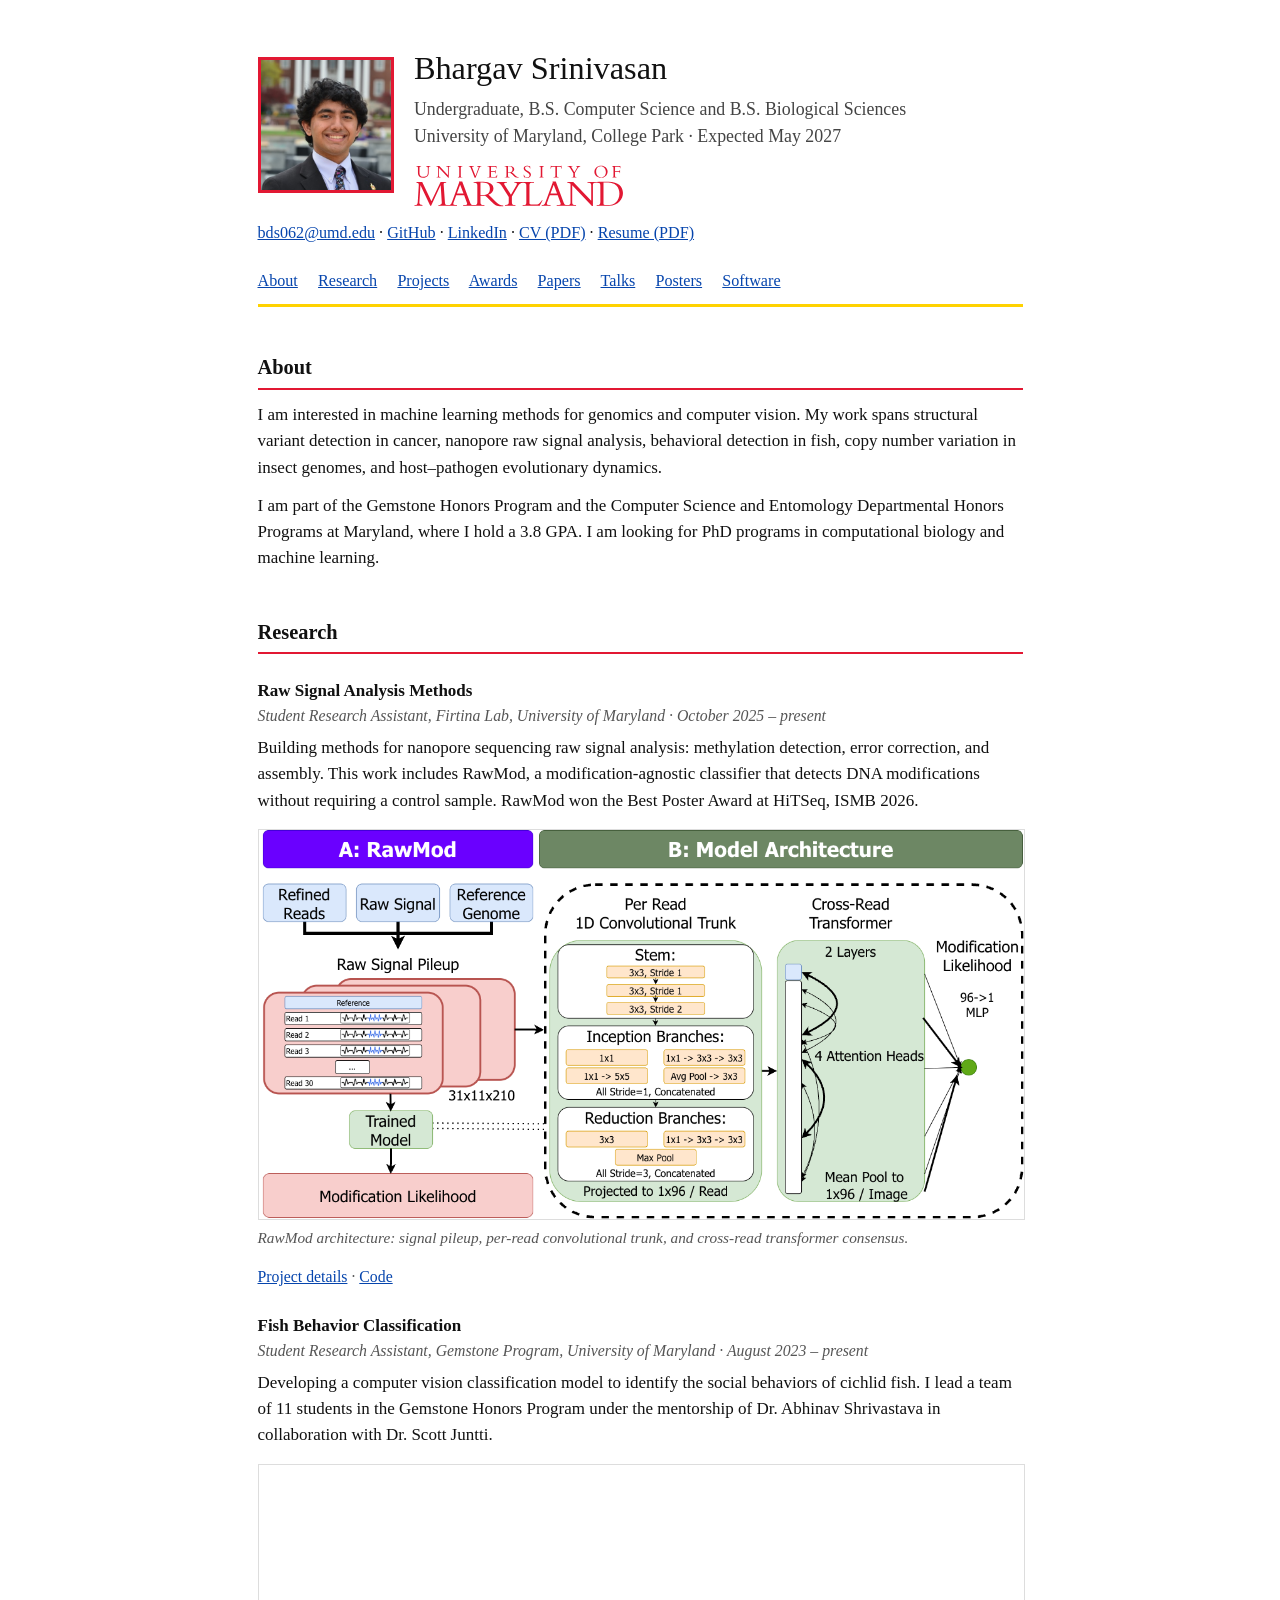
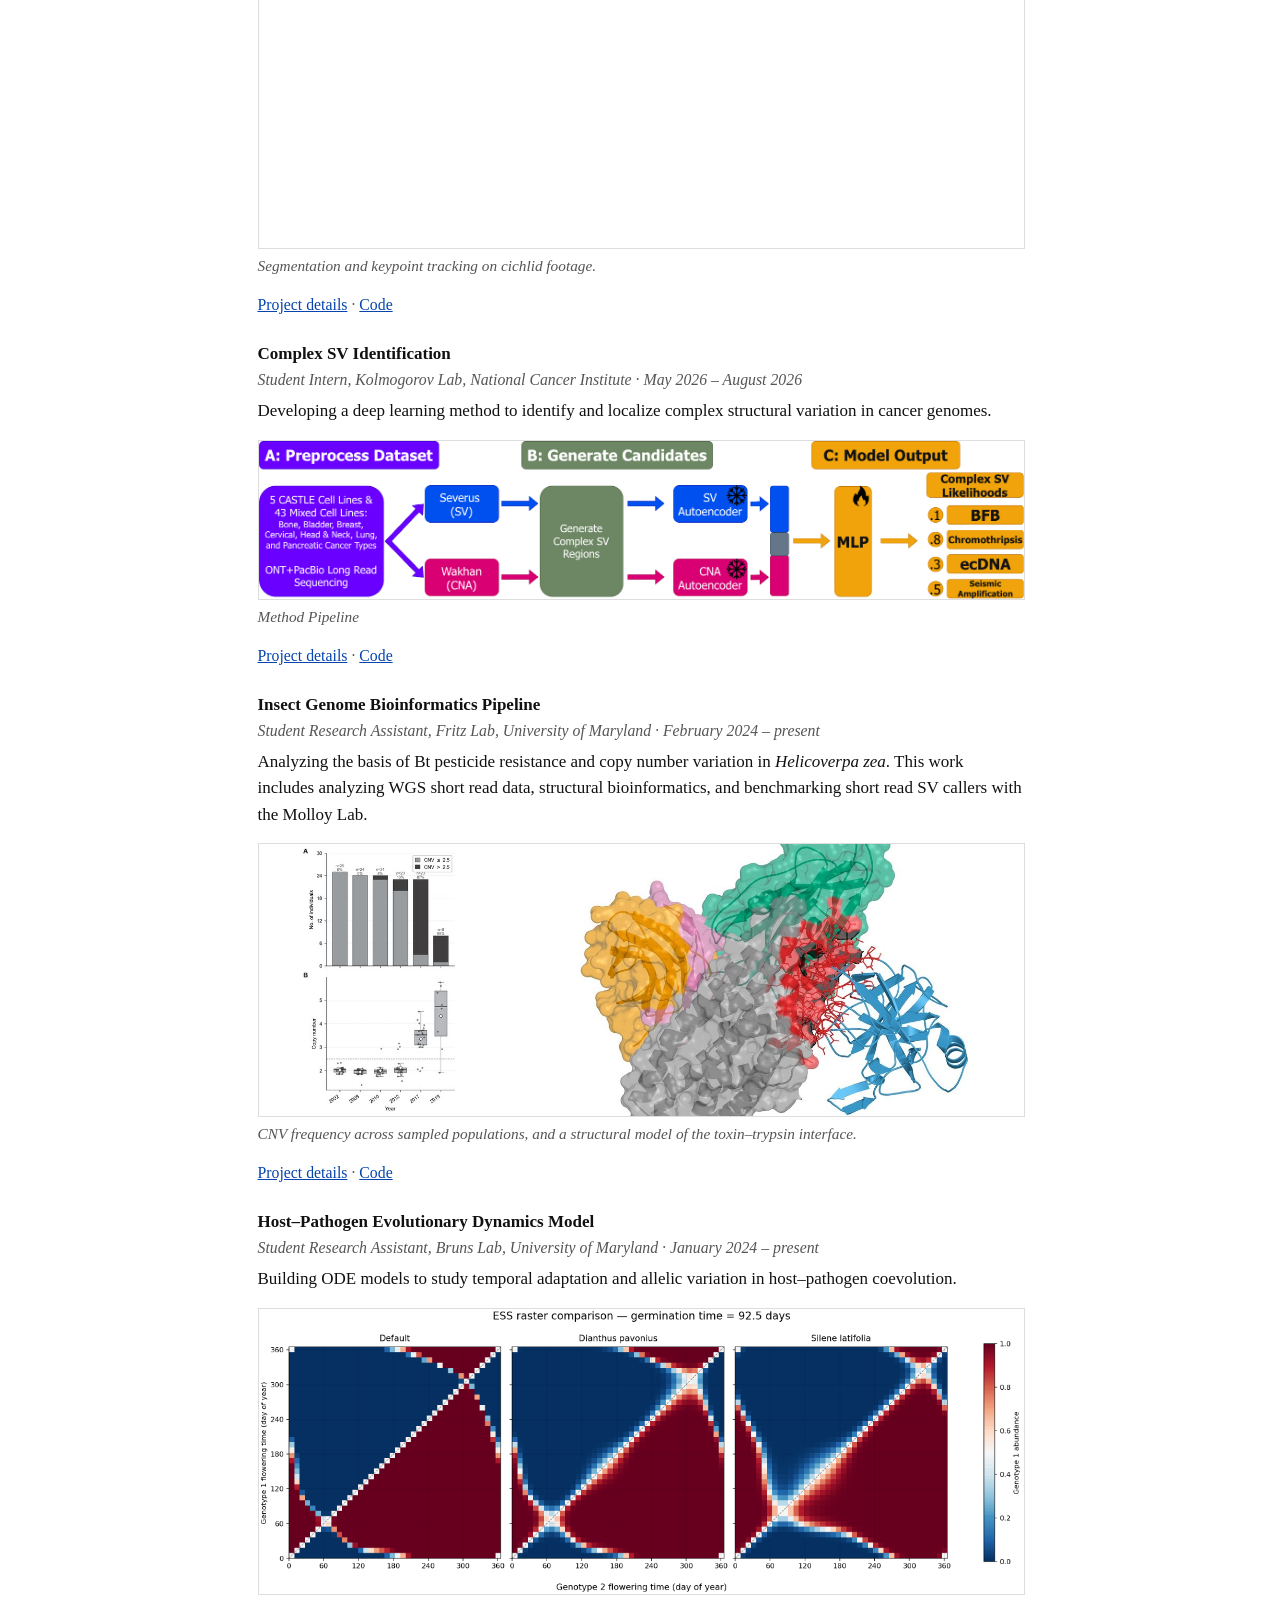
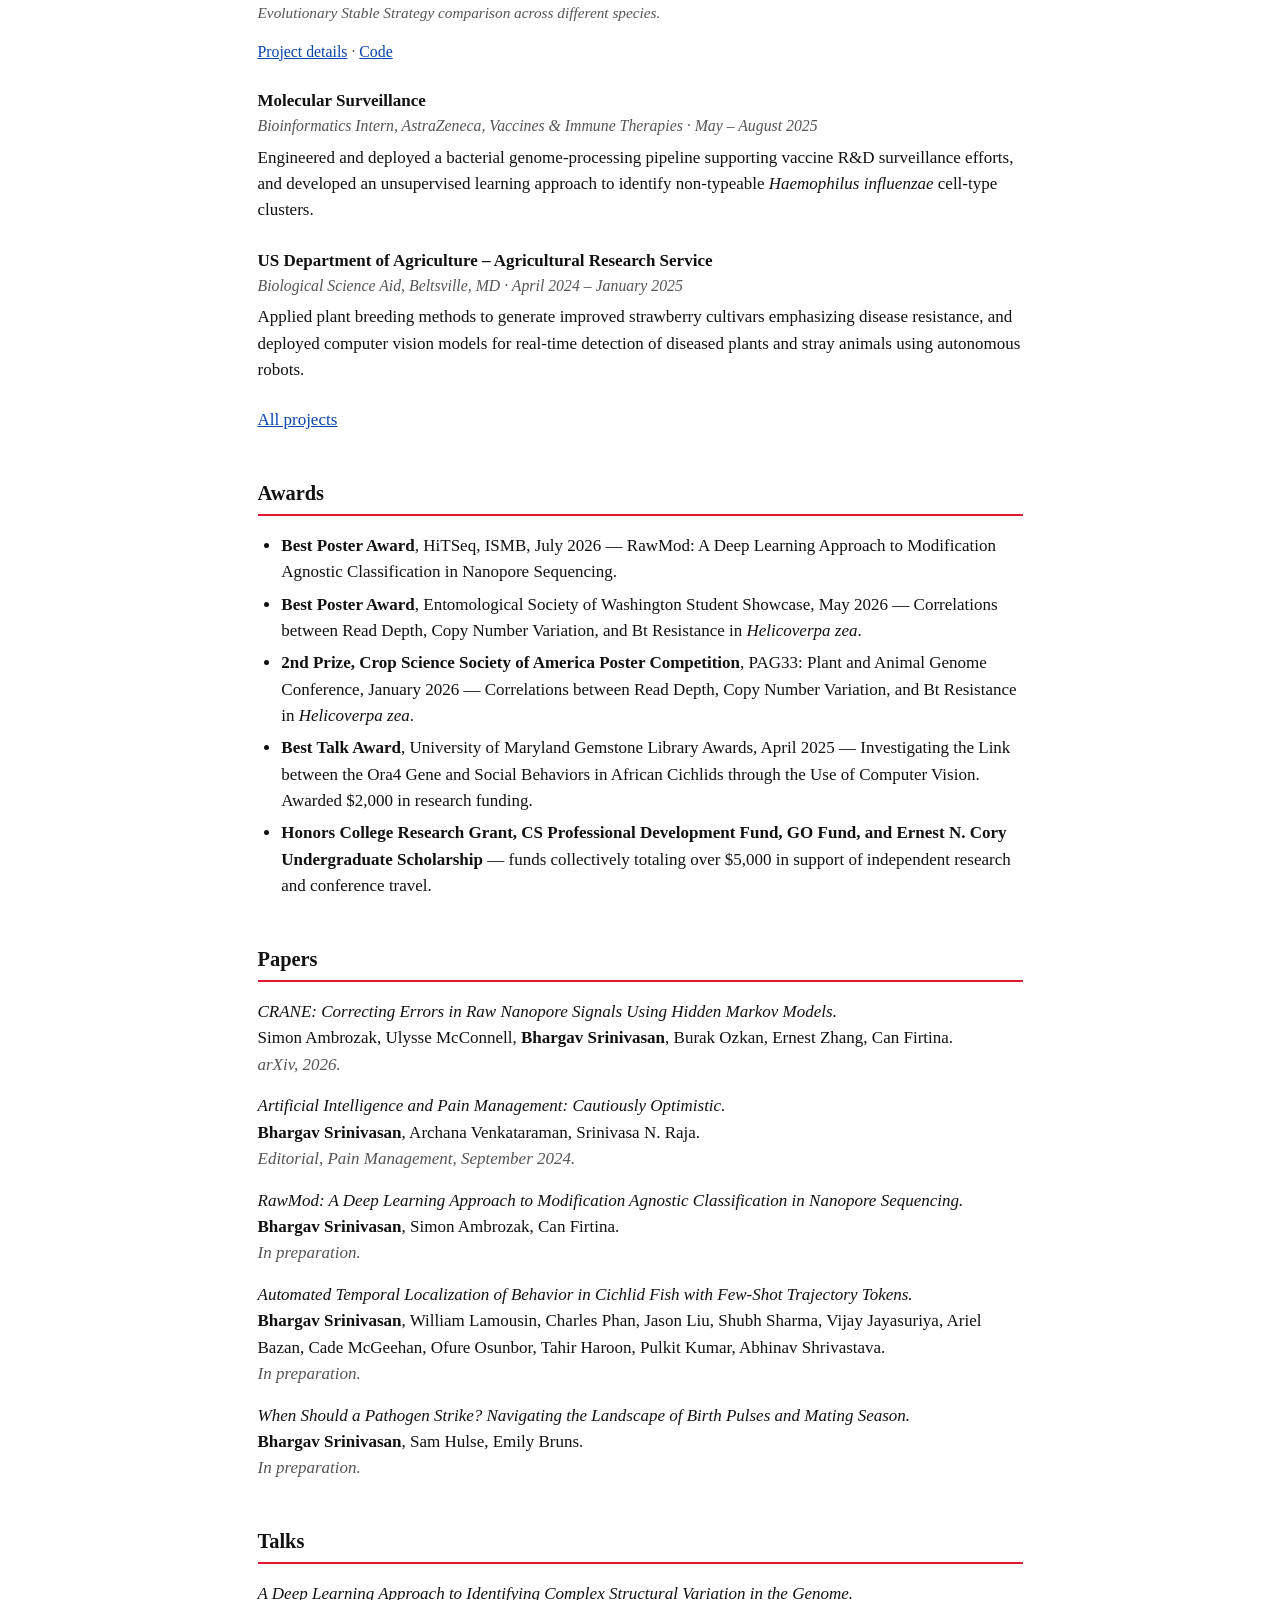
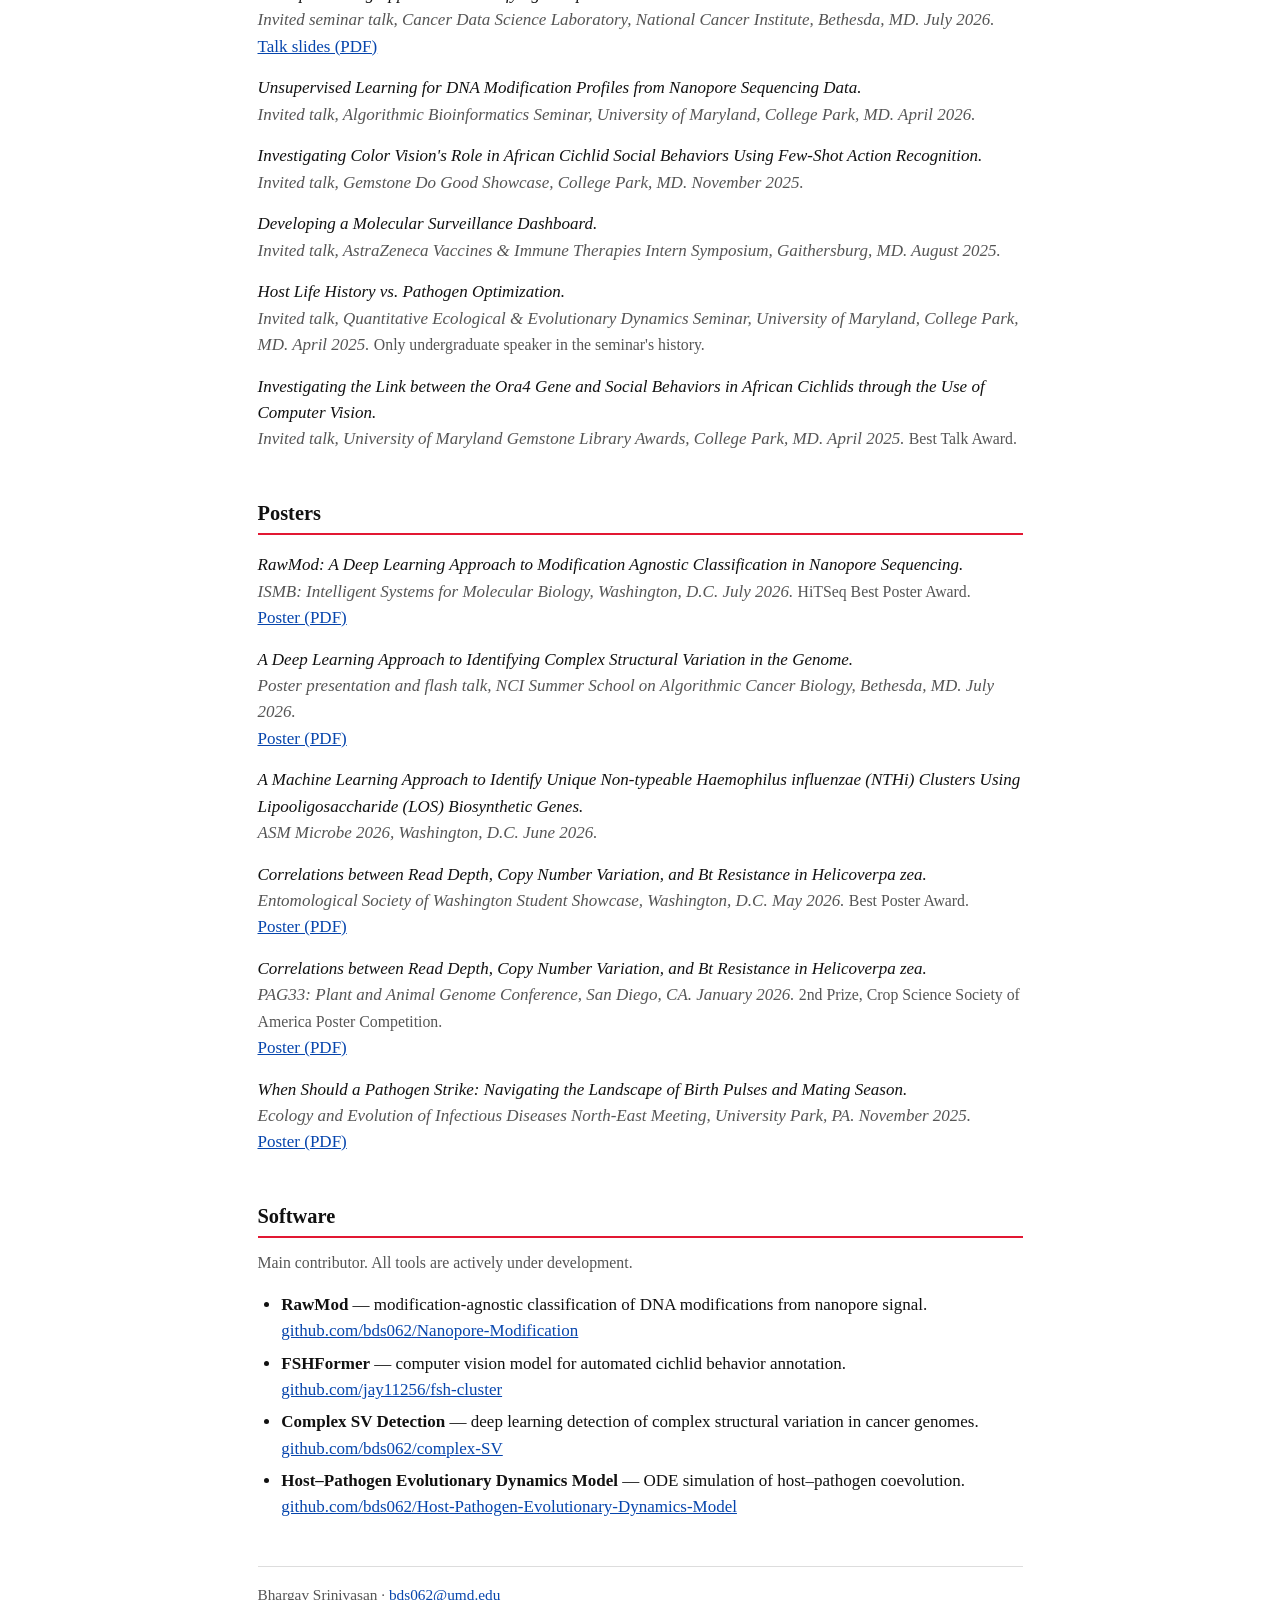
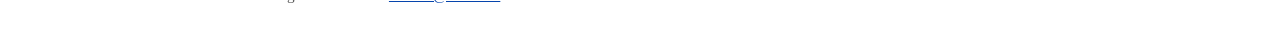
==== commit 11e3b079: "updated RawMod" ====
--- a/index.html
+++ b/index.html
@@ -43,15 +43,14 @@
 <h2 id="about">About</h2>
 
 <p>
-  I am interested in machine learning methods and theory for genomics, focusing on modeling and
-  mechanistic interpretation of structural, epigenetic, and regulatory variation. My work spans
+  I am interested in machine learning methods for genomics and computer vision. My work spans
   structural variant detection in cancer, nanopore raw signal analysis, behavioral detection in fish, copy number variation in
   insect genomes, and host&ndash;pathogen evolutionary dynamics.
 </p>
 
 <p>
   I am part of the Gemstone Honors Program and the Computer Science and Entomology Departmental
-  Honors Programs at Maryland, where I hold a 3.8 GPA. I am look for PhD programs in
+  Honors Programs at Maryland, where I hold a 3.8 GPA. I am looking for PhD programs in
   computational biology and machine learning. 
 </p>
 
@@ -66,43 +65,37 @@
   <p>
     Building methods for nanopore sequencing raw signal analysis: methylation detection, error
     correction, and assembly. This work includes RawMod, a modification-agnostic classifier that
-    detects DNA modifications without requiring a control sample. RawMod pileups raw signal from
-    up to 30 reads at a candidate site, refines each read against a reference k-mer lookup table,
-    and passes the pileup through a convolutional trunk feeding a transformer that attends across
-    reads to reach a consensus modification likelihood.
-  </p>
-  <figure class="entry-figure">
-    <img src="assets/rawmod/architecture.png"
-         alt="RawMod architecture: raw signal pileup, convolutional trunk, and cross-read transformer" loading="lazy">
+    detects DNA modifications without requiring a control sample. RawMod won the Best Poster
+    Award at HiTSeq, ISMB 2026.
+  </p>
+  <figure class="entry-figure">
+    <a href="projects/rawmod/">
+      <img src="projects/rawmod/assets/architecture.png"
+           alt="RawMod architecture: raw signal pileup, convolutional trunk, and cross-read transformer" loading="lazy">
+    </a>
     <figcaption>RawMod architecture: signal pileup, per-read convolutional trunk, and cross-read transformer consensus.</figcaption>
   </figure>
-  <p>
-    On held-out ONT and UMCES benchmarks, RawMod reached F1 scores of 0.58 and 0.40 &mdash; 1.1x
-    and 3.08x Dorado's, respectively &mdash; and generalized to four modification types withheld
-    during training at &ge;3.6x Dorado's F1, while Dorado misidentified the modification type on
-    every held-out call. RawMod won the Best Poster Award at HiTSeq, ISMB 2026.
-  </p>
-  <p class="note">
-    <a href="https://github.com/bds062/Nanopore-Modification">RawMod code</a> &middot;
-    <a href="assets/rawmod/ISMB_2026_poster.pdf">Poster (PDF)</a>
+  <p class="note">
+    <a href="projects/rawmod/">Project details</a> &middot;
+    <a href="https://github.com/bds062/Nanopore-Modification">Code</a>
   </p>
 </div>
 
 <div class="entry">
   <div class="entry-title">Fish Behavior Classification</div>
   <div class="entry-meta">
-    Student Research Assistant and Mentor Liaison, Gemstone Program, University of Maryland
+    Student Research Assistant, Gemstone Program, University of Maryland
     &middot; August 2023 &ndash; present
   </div>
   <p>
     Developing a computer vision classification model to identify the social behaviors of
-    Lake Malawi cichlids. I lead a team of 11 students in the Gemstone Honors Program 
+    cichlid fish. I lead a team of 11 students in the Gemstone Honors Program 
     under the mentorship of Dr. Abhinav Shrivastava in collaboration with Dr. Scott Juntti. 
   </p>
   <figure class="entry-figure">
     <video src="projects/cichlid-social-behavior/assets/segmentation_keypoints.mp4"
            autoplay loop muted playsinline preload="metadata"></video>
-    <figcaption>Segmentation and keypoint tracking on tank footage.</figcaption>
+    <figcaption>Segmentation and keypoint tracking on cichlid footage.</figcaption>
   </figure>
   <p class="note">
     <a href="projects/cichlid-social-behavior/">Project details</a> &middot;
@@ -113,13 +106,11 @@
 <div class="entry">
   <div class="entry-title">Complex SV Identification</div>
   <div class="entry-meta">
-    Student Intern, Kolmogorov Lab, National Cancer Institute &middot; May 2026 &ndash; present
+    Student Intern, Kolmogorov Lab, National Cancer Institute &middot; May 2026 &ndash; August 2026
   </div>
   <p>
     Developing a deep learning method to identify and localize complex structural
-    variation in cancer genomes. The tool combines copy-number segments and breakpoint
-    graphs from long read and short read callers to detect BFB, chromothripsis, ecDNA, 
-    and seismic amplification events.
+    variation in cancer genomes.
   </p>
   <figure class="entry-figure">
     <a href="projects/deep-learning-structural-variation/">
@@ -137,12 +128,12 @@
 <div class="entry">
   <div class="entry-title">Insect Genome Bioinformatics Pipeline</div>
   <div class="entry-meta">
-    Computational Biology Research Assistant, Fritz Lab, University of Maryland &middot;
+    Student Research Assistant, Fritz Lab, University of Maryland &middot;
     February 2024 &ndash; present
   </div>
   <p>
     Analyzing the basis of Bt pesticide resistance and copy number variation in <em>Helicoverpa zea</em>.
-    This work includes analyzing WGS short read data, structural bioinformatics analysis, and 
+    This work includes analyzing WGS short read data, structural bioinformatics, and 
     benchmarking short read SV callers with the Molloy Lab.
   </p>
   <figure class="entry-figure">
@@ -154,7 +145,7 @@
   </figure>
   <p class="note">
     <a href="projects/helicoverpa-cnv/">Project details</a> &middot;
-    <a href="https://github.com/bds062">Code</a>
+    <a href="https://github.com/bds062/Fritz_Lab_Analysis">Code</a>
   </p>
 </div>
 
@@ -165,8 +156,8 @@
     January 2024 &ndash; present
   </div>
   <p>
-    Building ODE models to simulate host&ndash;pathogen coevolution and study temporal adaptation
-    and allelic variation, incorporating seasonal forcing and birth pulses.
+    Building ODE models to study temporal adaptation
+    and allelic variation in host&ndash;pathogen coevolution.
   </p>
   <figure class="entry-figure">
     <a href="projects/host-pathogen-coevolution/">
@@ -192,7 +183,6 @@
     surveillance efforts, and developed an unsupervised learning approach to identify
     non-typeable <em>Haemophilus influenzae</em> cell-type clusters.
   </p>
-  <p class="note"><a href="projects/bacterial-genome-surveillance/">Project details</a></p>
 </div>
 
 <div class="entry">
@@ -259,7 +249,8 @@
     <span class="venue">In preparation.</span>
   </li>
   <li>
-    <em>FSHFormer: A Computer Vision Model for Automated Cichlid Behavior Annotation.</em><br>
+    <em>Automated Temporal Localization of Behavior in Cichlid Fish with Few-Shot Trajectory
+    Tokens.</em><br>
     <strong>Bhargav Srinivasan</strong>, William Lamousin, Charles Phan, Jason Liu, Shubh Sharma,
     Vijay Jayasuriya, Ariel Bazan, Cade McGeehan, Ofure Osunbor, Tahir Haroon, Pulkit Kumar,
     Abhinav Shrivastava.<br>
@@ -280,12 +271,18 @@
     <em>A Deep Learning Approach to Identifying Complex Structural Variation in the Genome.</em><br>
     <span class="venue">Invited seminar talk, Cancer Data Science Laboratory, National Cancer
     Institute, Bethesda, MD. July 2026.</span><br>
-    <a href="projects/deep-learning-structural-variation/assets/complex_sv_poster_2026.pdf">Related poster (PDF)</a>
+    <a href="projects/deep-learning-structural-variation/assets/Complex_SV_Talk_CDSL_2026.pdf">Talk slides (PDF)</a>
   </li>
   <li>
     <em>Unsupervised Learning for DNA Modification Profiles from Nanopore Sequencing Data.</em><br>
     <span class="venue">Invited talk, Algorithmic Bioinformatics Seminar, University of Maryland,
     College Park, MD. April 2026.</span>
+  </li>
+  <li>
+    <em>Investigating Color Vision's Role in African Cichlid Social Behaviors Using Few-Shot
+    Action Recognition.</em><br>
+    <span class="venue">Invited talk, Gemstone Do Good Showcase, College Park, MD.
+    November 2025.</span>
   </li>
   <li>
     <em>Developing a Molecular Surveillance Dashboard.</em><br>
@@ -297,6 +294,13 @@
     <span class="venue">Invited talk, Quantitative Ecological &amp; Evolutionary Dynamics
     Seminar, University of Maryland, College Park, MD. April 2025.</span>
     <span class="note">Only undergraduate speaker in the seminar's history.</span>
+  </li>
+  <li>
+    <em>Investigating the Link between the Ora4 Gene and Social Behaviors in African Cichlids
+    through the Use of Computer Vision.</em><br>
+    <span class="venue">Invited talk, University of Maryland Gemstone Library Awards,
+    College Park, MD. April 2025.</span>
+    <span class="note">Best Talk Award.</span>
   </li>
 </ul>
 
@@ -309,7 +313,7 @@
     <span class="venue">ISMB: Intelligent Systems for Molecular Biology, Washington, D.C.
     July 2026.</span>
     <span class="note">HiTSeq Best Poster Award.</span><br>
-    <a href="assets/rawmod/ISMB_2026_poster.pdf">Poster (PDF)</a>
+    <a href="projects/rawmod/assets/ISMB_2026_poster.pdf">Poster (PDF)</a>
   </li>
   <li>
     <em>A Deep Learning Approach to Identifying Complex Structural Variation in the Genome.</em><br>
@@ -342,14 +346,8 @@
     <em>When Should a Pathogen Strike: Navigating the Landscape of Birth Pulses and Mating
     Season.</em><br>
     <span class="venue">Ecology and Evolution of Infectious Diseases North-East Meeting,
-    University Park, PA. November 2025.</span>
-  </li>
-  <li>
-    <em>Investigating the Link between the Ora4 Gene and Social Behaviors in African Cichlids
-    through the Use of Computer Vision.</em><br>
-    <span class="venue">University of Maryland Gemstone Library Awards, College Park, MD.
-    April 2025.</span>
-    <span class="note">Best Talk Award.</span>
+    University Park, PA. November 2025.</span><br>
+    <a href="projects/host-pathogen-coevolution/assets/SrinivasanEEID2025PosterFinal.pdf">Poster (PDF)</a>
   </li>
 </ul>
 
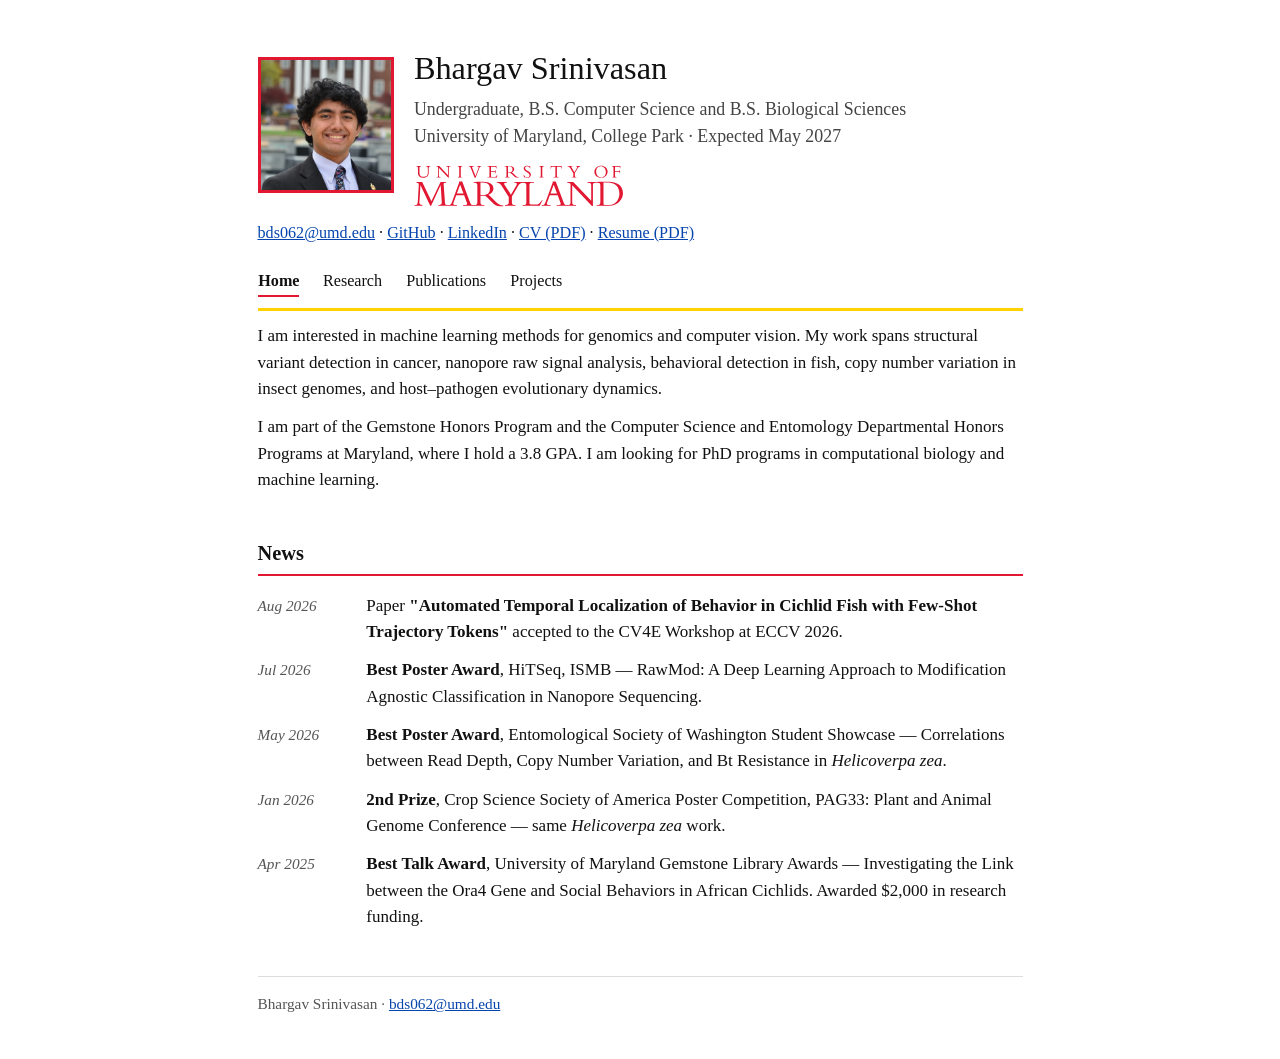
==== commit 8f594ebc: "updated banner + cv4e submission" ====
--- a/index.html
+++ b/index.html
@@ -30,17 +30,11 @@
 </p>
 
 <nav class="nav">
-  <a href="#about">About</a>
-  <a href="#research">Research</a>
+  <a href="index.html" class="current">Home</a>
+  <a href="research.html">Research</a>
+  <a href="publications.html">Publications</a>
   <a href="projects/">Projects</a>
-  <a href="#awards">Awards</a>
-  <a href="#papers">Papers</a>
-  <a href="#talks">Talks</a>
-  <a href="#posters">Posters</a>
-  <a href="#software">Software</a>
 </nav>
-
-<h2 id="about">About</h2>
 
 <p>
   I am interested in machine learning methods for genomics and computer vision. My work spans
@@ -51,330 +45,48 @@
 <p>
   I am part of the Gemstone Honors Program and the Computer Science and Entomology Departmental
   Honors Programs at Maryland, where I hold a 3.8 GPA. I am looking for PhD programs in
-  computational biology and machine learning. 
+  computational biology and machine learning.
 </p>
 
-<h2 id="research">Research</h2>
+<h2 id="news">News</h2>
 
-<div class="entry">
-  <div class="entry-title">Raw Signal Analysis Methods</div>
-  <div class="entry-meta">
-    Student Research Assistant, Firtina Lab, University of Maryland &middot;
-    October 2025 &ndash; present
-  </div>
-  <p>
-    Building methods for nanopore sequencing raw signal analysis: methylation detection, error
-    correction, and assembly. This work includes RawMod, a modification-agnostic classifier that
-    detects DNA modifications without requiring a control sample. RawMod won the Best Poster
-    Award at HiTSeq, ISMB 2026.
-  </p>
-  <figure class="entry-figure">
-    <a href="projects/rawmod/">
-      <img src="projects/rawmod/assets/architecture.png"
-           alt="RawMod architecture: raw signal pileup, convolutional trunk, and cross-read transformer" loading="lazy">
-    </a>
-    <figcaption>RawMod architecture: signal pileup, per-read convolutional trunk, and cross-read transformer consensus.</figcaption>
-  </figure>
-  <p class="note">
-    <a href="projects/rawmod/">Project details</a> &middot;
-    <a href="https://github.com/bds062/Nanopore-Modification">Code</a>
-  </p>
-</div>
-
-<div class="entry">
-  <div class="entry-title">Fish Behavior Classification</div>
-  <div class="entry-meta">
-    Student Research Assistant, Gemstone Program, University of Maryland
-    &middot; August 2023 &ndash; present
-  </div>
-  <p>
-    Developing a computer vision classification model to identify the social behaviors of
-    cichlid fish. I lead a team of 11 students in the Gemstone Honors Program 
-    under the mentorship of Dr. Abhinav Shrivastava in collaboration with Dr. Scott Juntti. 
-  </p>
-  <figure class="entry-figure">
-    <video src="projects/cichlid-social-behavior/assets/segmentation_keypoints.mp4"
-           autoplay loop muted playsinline preload="metadata"></video>
-    <figcaption>Segmentation and keypoint tracking on cichlid footage.</figcaption>
-  </figure>
-  <p class="note">
-    <a href="projects/cichlid-social-behavior/">Project details</a> &middot;
-    <a href="https://github.com/jay11256/fsh-cluster">Code</a>
-  </p>
-</div>
-
-<div class="entry">
-  <div class="entry-title">Complex SV Identification</div>
-  <div class="entry-meta">
-    Student Intern, Kolmogorov Lab, National Cancer Institute &middot; May 2026 &ndash; August 2026
-  </div>
-  <p>
-    Developing a deep learning method to identify and localize complex structural
-    variation in cancer genomes.
-  </p>
-  <figure class="entry-figure">
-    <a href="projects/deep-learning-structural-variation/">
-      <img src="projects/deep-learning-structural-variation/assets/complex_sv_pipeline.png"
-           alt="Method Pipeline" loading="lazy">
-    </a>
-    <figcaption>Method Pipeline</figcaption>
-  </figure>
-  <p class="note">
-    <a href="projects/deep-learning-structural-variation/">Project details</a> &middot;
-    <a href="https://github.com/bds062/complex-SV">Code</a>
-  </p>
-</div>
-
-<div class="entry">
-  <div class="entry-title">Insect Genome Bioinformatics Pipeline</div>
-  <div class="entry-meta">
-    Student Research Assistant, Fritz Lab, University of Maryland &middot;
-    February 2024 &ndash; present
-  </div>
-  <p>
-    Analyzing the basis of Bt pesticide resistance and copy number variation in <em>Helicoverpa zea</em>.
-    This work includes analyzing WGS short read data, structural bioinformatics, and 
-    benchmarking short read SV callers with the Molloy Lab.
-  </p>
-  <figure class="entry-figure">
-    <a href="projects/helicoverpa-cnv/">
-      <img src="projects/helicoverpa-cnv/assets/banner_home.jpg"
-           alt="Bt resistance CNV frequency over time, and a structural model of the toxin receptor complex" loading="lazy">
-    </a>
-    <figcaption>CNV frequency across sampled populations, and a structural model of the toxin&ndash;trypsin interface.</figcaption>
-  </figure>
-  <p class="note">
-    <a href="projects/helicoverpa-cnv/">Project details</a> &middot;
-    <a href="https://github.com/bds062/Fritz_Lab_Analysis">Code</a>
-  </p>
-</div>
-
-<div class="entry">
-  <div class="entry-title">Host&ndash;Pathogen Evolutionary Dynamics Model</div>
-  <div class="entry-meta">
-    Student Research Assistant, Bruns Lab, University of Maryland &middot;
-    January 2024 &ndash; present
-  </div>
-  <p>
-    Building ODE models to study temporal adaptation
-    and allelic variation in host&ndash;pathogen coevolution.
-  </p>
-  <figure class="entry-figure">
-    <a href="projects/host-pathogen-coevolution/">
-      <img src="projects/host-pathogen-coevolution/assets/all_parameters_rasters.gif"
-           alt="Merged ESS raster comparison across parameter sets" loading="lazy">
-    </a>
-    <figcaption>Evolutionary Stable Strategy comparison across different species.</figcaption>
-  </figure>
-  <p class="note">
-    <a href="projects/host-pathogen-coevolution/">Project details</a> &middot;
-    <a href="https://github.com/bds062/Host-Pathogen-Evolutionary-Dynamics-Model">Code</a>
-  </p>
-</div>
-
-<div class="entry">
-  <div class="entry-title">Molecular Surveillance</div>
-  <div class="entry-meta">
-    Bioinformatics Intern, AstraZeneca, Vaccines &amp; Immune Therapies &middot;
-    May &ndash; August 2025
-  </div>
-  <p>
-    Engineered and deployed a bacterial genome-processing pipeline supporting vaccine R&amp;D
-    surveillance efforts, and developed an unsupervised learning approach to identify
-    non-typeable <em>Haemophilus influenzae</em> cell-type clusters.
-  </p>
-</div>
-
-<div class="entry">
-  <div class="entry-title">US Department of Agriculture &ndash; Agricultural Research Service</div>
-  <div class="entry-meta">
-    Biological Science Aid, Beltsville, MD &middot; April 2024 &ndash; January 2025
-  </div>
-  <p>
-    Applied plant breeding methods to generate improved strawberry cultivars emphasizing disease
-    resistance, and deployed computer vision models for real-time detection of diseased plants
-    and stray animals using autonomous robots.
-  </p>
-</div>
-
-<p><a href="projects/">All projects</a></p>
-
-<h2 id="awards">Awards</h2>
-
-<ul>
-  <li>
-    <strong>Best Poster Award</strong>, HiTSeq, ISMB, July 2026 &mdash; RawMod: A Deep Learning
-    Approach to Modification Agnostic Classification in Nanopore Sequencing.
+<ul class="news-list">
+  <li class="news-item">
+    <span class="news-date">Aug 2026</span>
+    <p class="news-desc">
+      Paper <strong>"Automated Temporal Localization of Behavior in Cichlid Fish with Few-Shot
+      Trajectory Tokens"</strong> accepted to the CV4E Workshop at ECCV 2026.
+    </p>
   </li>
-  <li>
-    <strong>Best Poster Award</strong>, Entomological Society of Washington Student Showcase,
-    May 2026 &mdash; Correlations between Read Depth, Copy Number Variation, and Bt Resistance in
-    <em>Helicoverpa zea</em>.
+  <li class="news-item">
+    <span class="news-date">Jul 2026</span>
+    <p class="news-desc">
+      <strong>Best Poster Award</strong>, HiTSeq, ISMB &mdash; RawMod: A Deep Learning Approach to
+      Modification Agnostic Classification in Nanopore Sequencing.
+    </p>
   </li>
-  <li>
-    <strong>2nd Prize, Crop Science Society of America Poster Competition</strong>, PAG33: Plant
-    and Animal Genome Conference, January 2026 &mdash; Correlations between Read Depth, Copy
-    Number Variation, and Bt Resistance in <em>Helicoverpa zea</em>.
+  <li class="news-item">
+    <span class="news-date">May 2026</span>
+    <p class="news-desc">
+      <strong>Best Poster Award</strong>, Entomological Society of Washington Student Showcase
+      &mdash; Correlations between Read Depth, Copy Number Variation, and Bt Resistance in
+      <em>Helicoverpa zea</em>.
+    </p>
   </li>
-  <li>
-    <strong>Best Talk Award</strong>, University of Maryland Gemstone Library Awards, April 2025
-    &mdash; Investigating the Link between the Ora4 Gene and Social Behaviors in African Cichlids
-    through the Use of Computer Vision. Awarded $2,000 in research funding.
+  <li class="news-item">
+    <span class="news-date">Jan 2026</span>
+    <p class="news-desc">
+      <strong>2nd Prize</strong>, Crop Science Society of America Poster Competition, PAG33:
+      Plant and Animal Genome Conference &mdash; same <em>Helicoverpa zea</em> work.
+    </p>
   </li>
-  <li>
-    <strong>Honors College Research Grant, CS Professional Development Fund, GO Fund, and
-    Ernest N. Cory Undergraduate Scholarship</strong> &mdash; funds collectively totaling over
-    $5,000 in support of independent research and conference travel.
-  </li>
-</ul>
-
-<h2 id="papers">Papers</h2>
-
-<ul class="pubs">
-  <li>
-    <em>CRANE: Correcting Errors in Raw Nanopore Signals Using Hidden Markov Models.</em><br>
-    Simon Ambrozak, Ulysse McConnell, <strong>Bhargav Srinivasan</strong>, Burak Ozkan,
-    Ernest Zhang, Can Firtina.<br>
-    <span class="venue">arXiv, 2026.</span>
-  </li>
-  <li>
-    <em>Artificial Intelligence and Pain Management: Cautiously Optimistic.</em><br>
-    <strong>Bhargav Srinivasan</strong>, Archana Venkataraman, Srinivasa N. Raja.<br>
-    <span class="venue">Editorial, Pain Management, September 2024.</span>
-  </li>
-  <li>
-    <em>RawMod: A Deep Learning Approach to Modification Agnostic Classification in Nanopore
-    Sequencing.</em><br>
-    <strong>Bhargav Srinivasan</strong>, Simon Ambrozak, Can Firtina.<br>
-    <span class="venue">In preparation.</span>
-  </li>
-  <li>
-    <em>Automated Temporal Localization of Behavior in Cichlid Fish with Few-Shot Trajectory
-    Tokens.</em><br>
-    <strong>Bhargav Srinivasan</strong>, William Lamousin, Charles Phan, Jason Liu, Shubh Sharma,
-    Vijay Jayasuriya, Ariel Bazan, Cade McGeehan, Ofure Osunbor, Tahir Haroon, Pulkit Kumar,
-    Abhinav Shrivastava.<br>
-    <span class="venue">In preparation.</span>
-  </li>
-  <li>
-    <em>When Should a Pathogen Strike? Navigating the Landscape of Birth Pulses and Mating
-    Season.</em><br>
-    <strong>Bhargav Srinivasan</strong>, Sam Hulse, Emily Bruns.<br>
-    <span class="venue">In preparation.</span>
-  </li>
-</ul>
-
-<h2 id="talks">Talks</h2>
-
-<ul class="pubs">
-  <li>
-    <em>A Deep Learning Approach to Identifying Complex Structural Variation in the Genome.</em><br>
-    <span class="venue">Invited seminar talk, Cancer Data Science Laboratory, National Cancer
-    Institute, Bethesda, MD. July 2026.</span><br>
-    <a href="projects/deep-learning-structural-variation/assets/Complex_SV_Talk_CDSL_2026.pdf">Talk slides (PDF)</a>
-  </li>
-  <li>
-    <em>Unsupervised Learning for DNA Modification Profiles from Nanopore Sequencing Data.</em><br>
-    <span class="venue">Invited talk, Algorithmic Bioinformatics Seminar, University of Maryland,
-    College Park, MD. April 2026.</span>
-  </li>
-  <li>
-    <em>Investigating Color Vision's Role in African Cichlid Social Behaviors Using Few-Shot
-    Action Recognition.</em><br>
-    <span class="venue">Invited talk, Gemstone Do Good Showcase, College Park, MD.
-    November 2025.</span>
-  </li>
-  <li>
-    <em>Developing a Molecular Surveillance Dashboard.</em><br>
-    <span class="venue">Invited talk, AstraZeneca Vaccines &amp; Immune Therapies Intern
-    Symposium, Gaithersburg, MD. August 2025.</span>
-  </li>
-  <li>
-    <em>Host Life History vs. Pathogen Optimization.</em><br>
-    <span class="venue">Invited talk, Quantitative Ecological &amp; Evolutionary Dynamics
-    Seminar, University of Maryland, College Park, MD. April 2025.</span>
-    <span class="note">Only undergraduate speaker in the seminar's history.</span>
-  </li>
-  <li>
-    <em>Investigating the Link between the Ora4 Gene and Social Behaviors in African Cichlids
-    through the Use of Computer Vision.</em><br>
-    <span class="venue">Invited talk, University of Maryland Gemstone Library Awards,
-    College Park, MD. April 2025.</span>
-    <span class="note">Best Talk Award.</span>
-  </li>
-</ul>
-
-<h2 id="posters">Posters</h2>
-
-<ul class="pubs">
-  <li>
-    <em>RawMod: A Deep Learning Approach to Modification Agnostic Classification in Nanopore
-    Sequencing.</em><br>
-    <span class="venue">ISMB: Intelligent Systems for Molecular Biology, Washington, D.C.
-    July 2026.</span>
-    <span class="note">HiTSeq Best Poster Award.</span><br>
-    <a href="projects/rawmod/assets/ISMB_2026_poster.pdf">Poster (PDF)</a>
-  </li>
-  <li>
-    <em>A Deep Learning Approach to Identifying Complex Structural Variation in the Genome.</em><br>
-    <span class="venue">Poster presentation and flash talk, NCI Summer School on Algorithmic
-    Cancer Biology, Bethesda, MD. July 2026.</span><br>
-    <a href="projects/deep-learning-structural-variation/assets/complex_sv_poster_2026.pdf">Poster (PDF)</a>
-  </li>
-  <li>
-    <em>A Machine Learning Approach to Identify Unique Non-typeable <em>Haemophilus
-    influenzae</em> (NTHi) Clusters Using Lipooligosaccharide (LOS) Biosynthetic Genes.</em><br>
-    <span class="venue">ASM Microbe 2026, Washington, D.C. June 2026.</span>
-  </li>
-  <li>
-    <em>Correlations between Read Depth, Copy Number Variation, and Bt Resistance in
-    <em>Helicoverpa zea</em>.</em><br>
-    <span class="venue">Entomological Society of Washington Student Showcase, Washington, D.C.
-    May 2026.</span>
-    <span class="note">Best Poster Award.</span><br>
-    <a href="projects/helicoverpa-cnv/assets/FritzPosterFinal.pdf">Poster (PDF)</a>
-  </li>
-  <li>
-    <em>Correlations between Read Depth, Copy Number Variation, and Bt Resistance in
-    <em>Helicoverpa zea</em>.</em><br>
-    <span class="venue">PAG33: Plant and Animal Genome Conference, San Diego, CA.
-    January 2026.</span>
-    <span class="note">2nd Prize, Crop Science Society of America Poster Competition.</span><br>
-    <a href="projects/helicoverpa-cnv/assets/FritzPosterFinal.pdf">Poster (PDF)</a>
-  </li>
-  <li>
-    <em>When Should a Pathogen Strike: Navigating the Landscape of Birth Pulses and Mating
-    Season.</em><br>
-    <span class="venue">Ecology and Evolution of Infectious Diseases North-East Meeting,
-    University Park, PA. November 2025.</span><br>
-    <a href="projects/host-pathogen-coevolution/assets/SrinivasanEEID2025PosterFinal.pdf">Poster (PDF)</a>
-  </li>
-</ul>
-
-<h2 id="software">Software</h2>
-
-<p class="note">Main contributor. All tools are actively under development.</p>
-
-<ul>
-  <li>
-    <strong>RawMod</strong> &mdash; modification-agnostic classification of DNA modifications from
-    nanopore signal.
-    <a href="https://github.com/bds062/Nanopore-Modification">github.com/bds062/Nanopore-Modification</a>
-  </li>
-  <li>
-    <strong>FSHFormer</strong> &mdash; computer vision model for automated cichlid behavior
-    annotation.
-    <a href="https://github.com/jay11256/fsh-cluster">github.com/jay11256/fsh-cluster</a>
-  </li>
-  <li>
-    <strong>Complex SV Detection</strong> &mdash; deep learning detection of complex structural
-    variation in cancer genomes.
-    <a href="https://github.com/bds062/complex-SV">github.com/bds062/complex-SV</a>
-  </li>
-  <li>
-    <strong>Host&ndash;Pathogen Evolutionary Dynamics Model</strong> &mdash; ODE simulation of
-    host&ndash;pathogen coevolution.
-    <a href="https://github.com/bds062/Host-Pathogen-Evolutionary-Dynamics-Model">github.com/bds062/Host-Pathogen-Evolutionary-Dynamics-Model</a>
+  <li class="news-item">
+    <span class="news-date">Apr 2025</span>
+    <p class="news-desc">
+      <strong>Best Talk Award</strong>, University of Maryland Gemstone Library Awards &mdash;
+      Investigating the Link between the Ora4 Gene and Social Behaviors in African Cichlids.
+      Awarded $2,000 in research funding.
+    </p>
   </li>
 </ul>
 
--- a/assets/css/style.css
+++ b/assets/css/style.css
@@ -98,8 +98,32 @@
   border-bottom: 3px solid var(--umd-gold);
   font-size: 0.95em;
   z-index: 10;
-}
-.nav a { margin-right: 1em; }
+  display: flex;
+  flex-wrap: wrap;
+  column-gap: 1.5em;
+  row-gap: 0.3em;
+}
+.nav a {
+  color: #111;
+  text-decoration: none;
+  padding-bottom: 0.15em;
+  border-bottom: 2px solid transparent;
+}
+.nav a:hover { border-bottom-color: var(--umd-red); }
+.nav a.current {
+  font-weight: bold;
+  border-bottom-color: var(--umd-red);
+}
+
+/* Secondary, in-page anchor nav (e.g. Papers / Talks / Posters). */
+.subnav {
+  position: static;
+  margin: 0 0 1.6em;
+  padding: 0;
+  background: transparent;
+  border-bottom: none;
+}
+.subnav a { font-size: 0.93em; }
 
 /* Reverse-chronological entry lists: research, publications, awards. */
 .entry { margin: 1.4em 0; }
@@ -130,6 +154,27 @@
 .pubs li { margin: 0.9em 0; }
 .venue { color: #555; font-style: italic; }
 .note { color: #555; font-size: 0.93em; }
+
+/* Minimal news list: a date and a one-line description, nothing else. */
+.news-list { list-style: none; padding-left: 0; }
+.news-item {
+  display: flex;
+  gap: 1em;
+  margin: 0.7em 0;
+  align-items: baseline;
+}
+.news-date {
+  flex: 0 0 auto;
+  width: 6em;
+  color: #555;
+  font-size: 0.9em;
+  font-style: italic;
+}
+.news-desc { margin: 0; }
+@media (max-width: 34em) {
+  .news-item { flex-direction: column; gap: 0.15em; }
+  .news-date { width: auto; }
+}
 
 footer {
   margin-top: 3em;
@@ -157,7 +202,15 @@
   color: var(--umd-red);
 }
 .site-nav .links { display: inline; }
-.site-nav .links a { margin-right: 1em; }
+.site-nav .links a {
+  margin-right: 1em;
+  color: #111;
+  text-decoration: none;
+  padding-bottom: 0.15em;
+  border-bottom: 2px solid transparent;
+}
+.site-nav .links a:hover { border-bottom-color: var(--umd-red); }
+.site-nav .links a.current { font-weight: bold; border-bottom-color: var(--umd-red); }
 
 .page { margin: 0; }
 .eyebrow { color: #555; font-size: 0.93em; margin: 0; }
